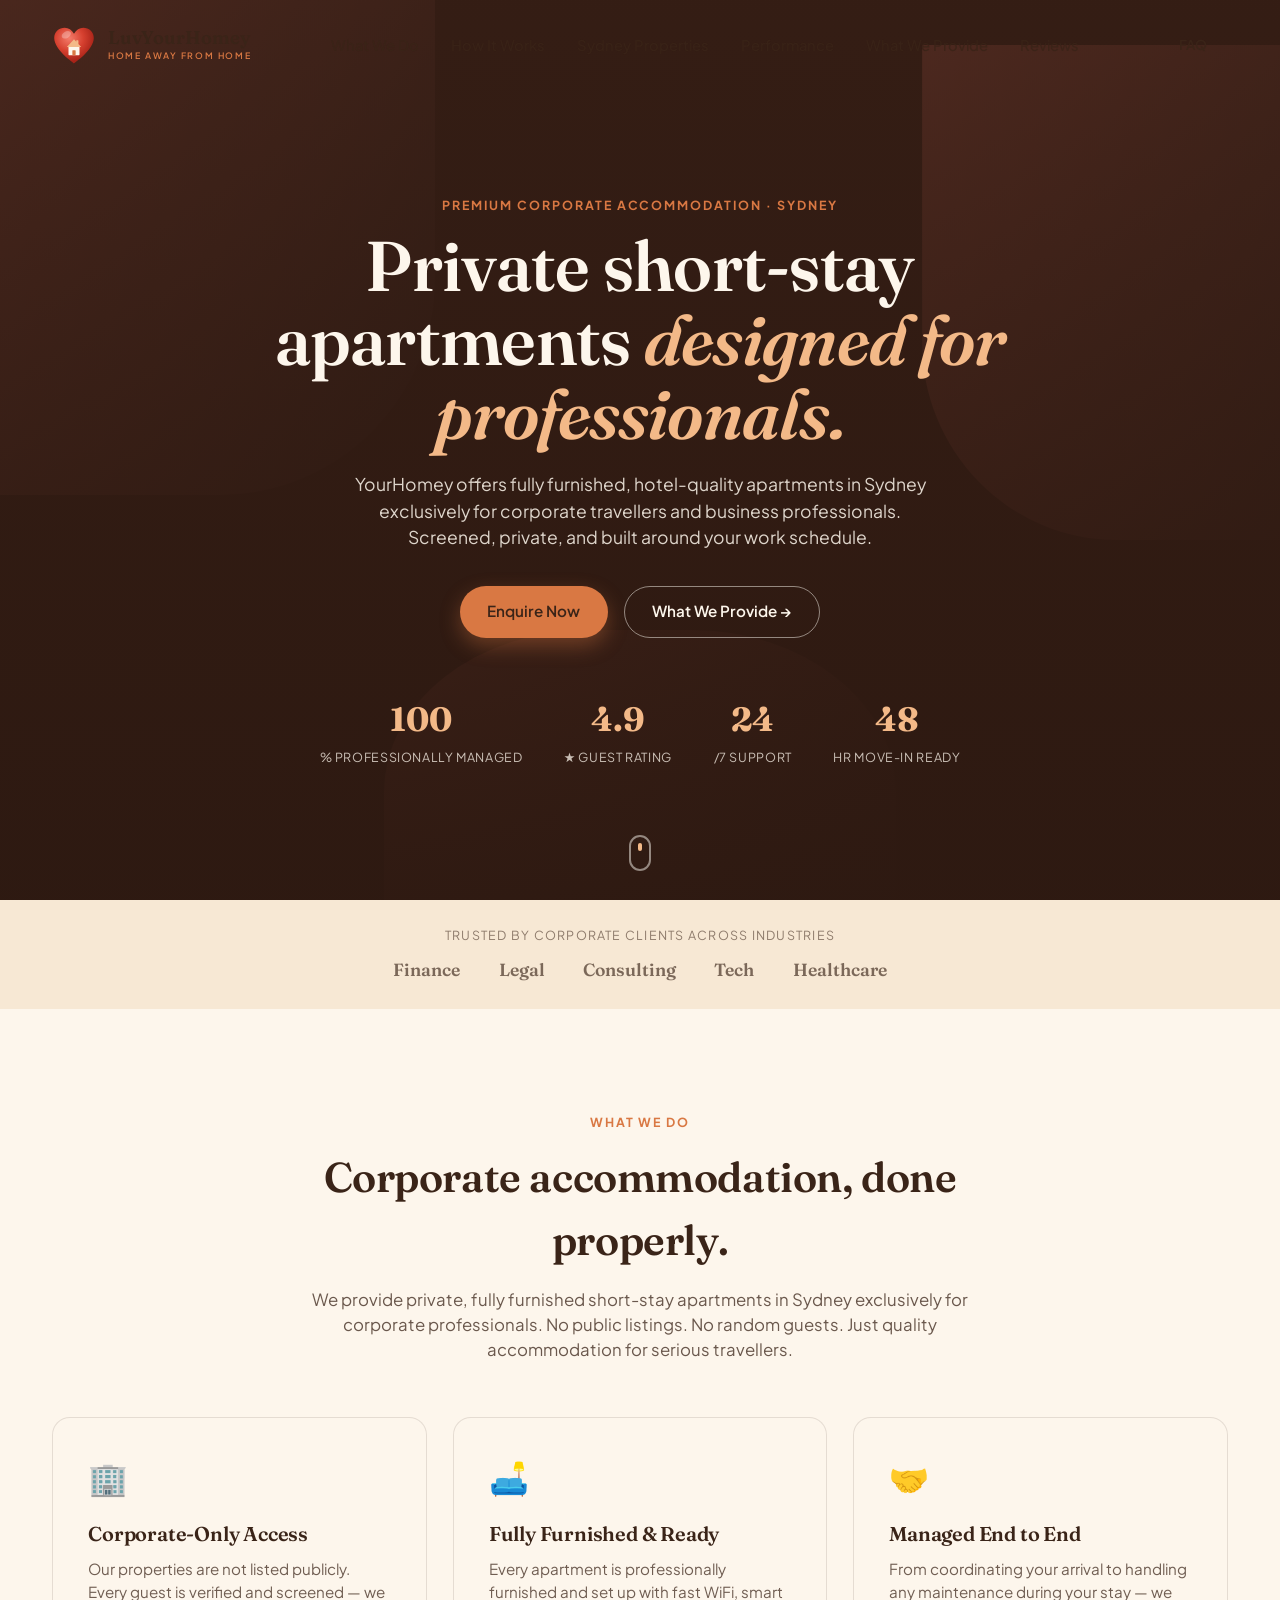
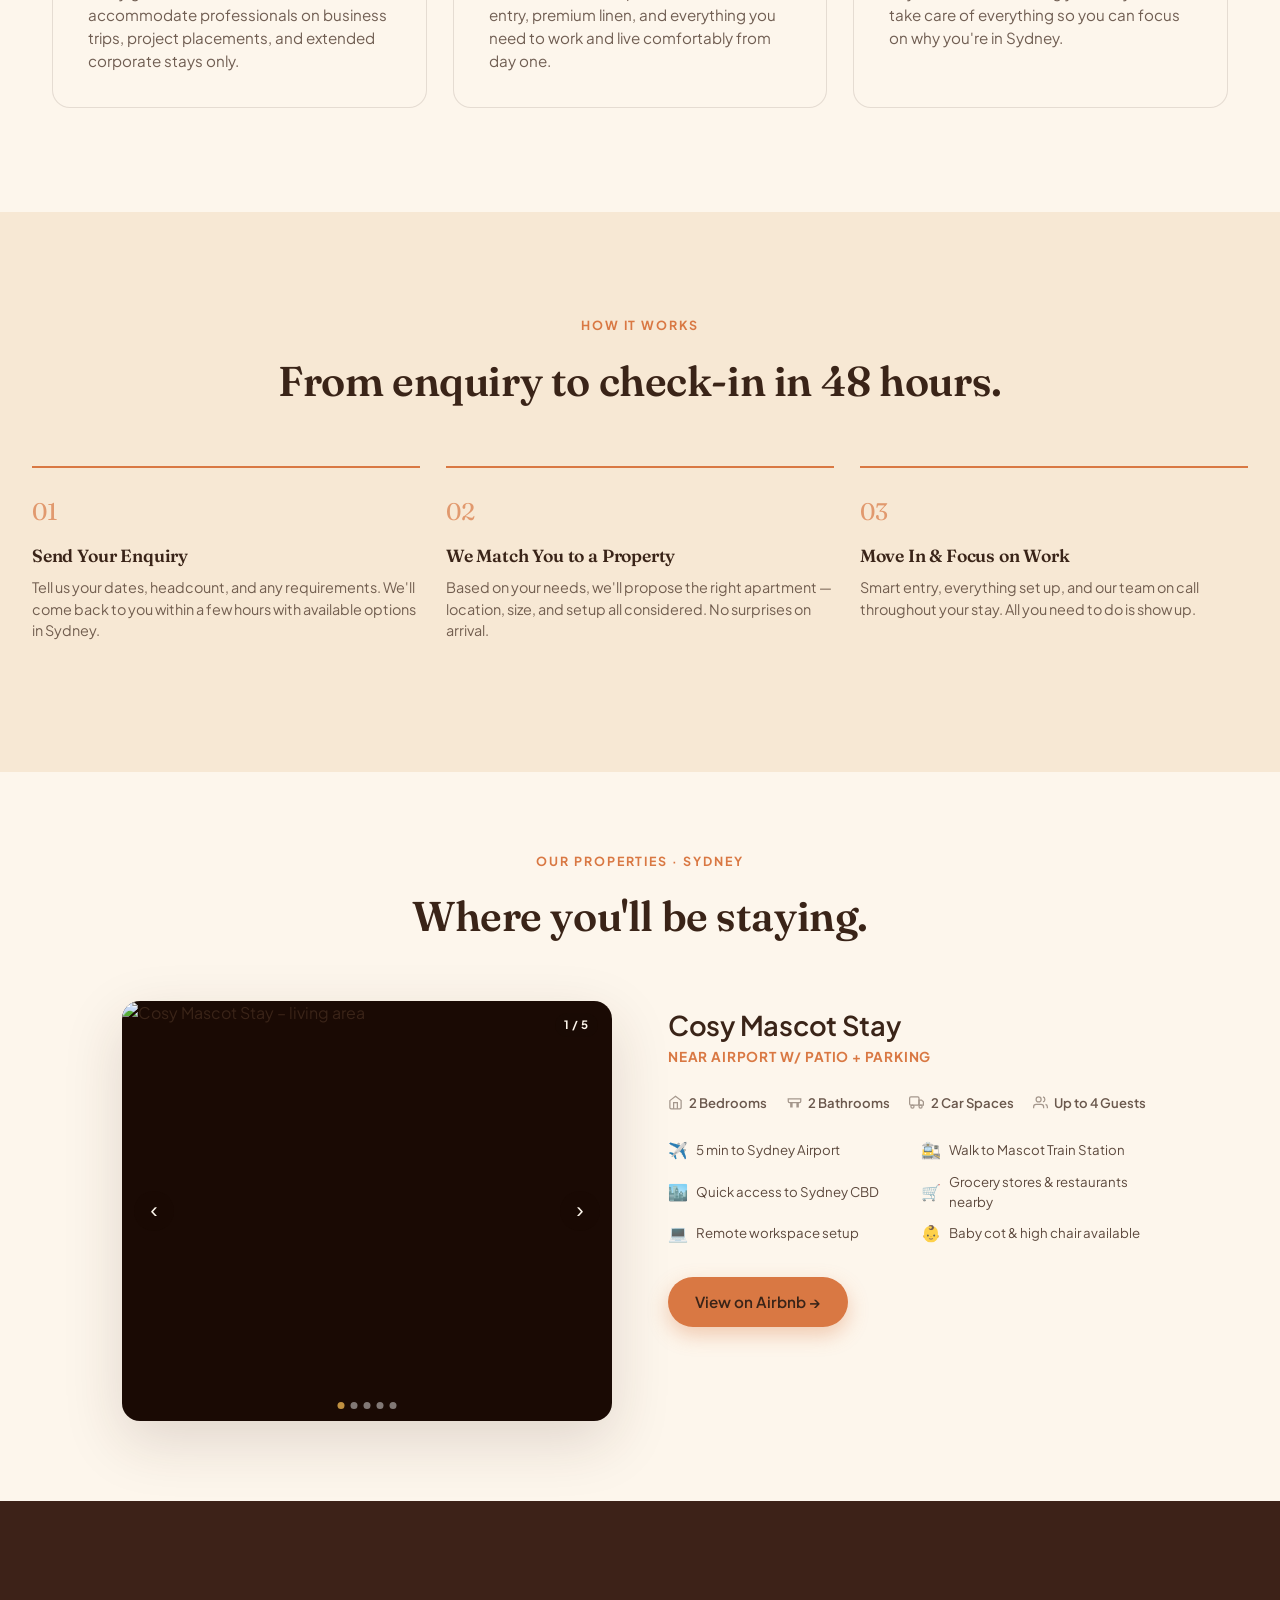
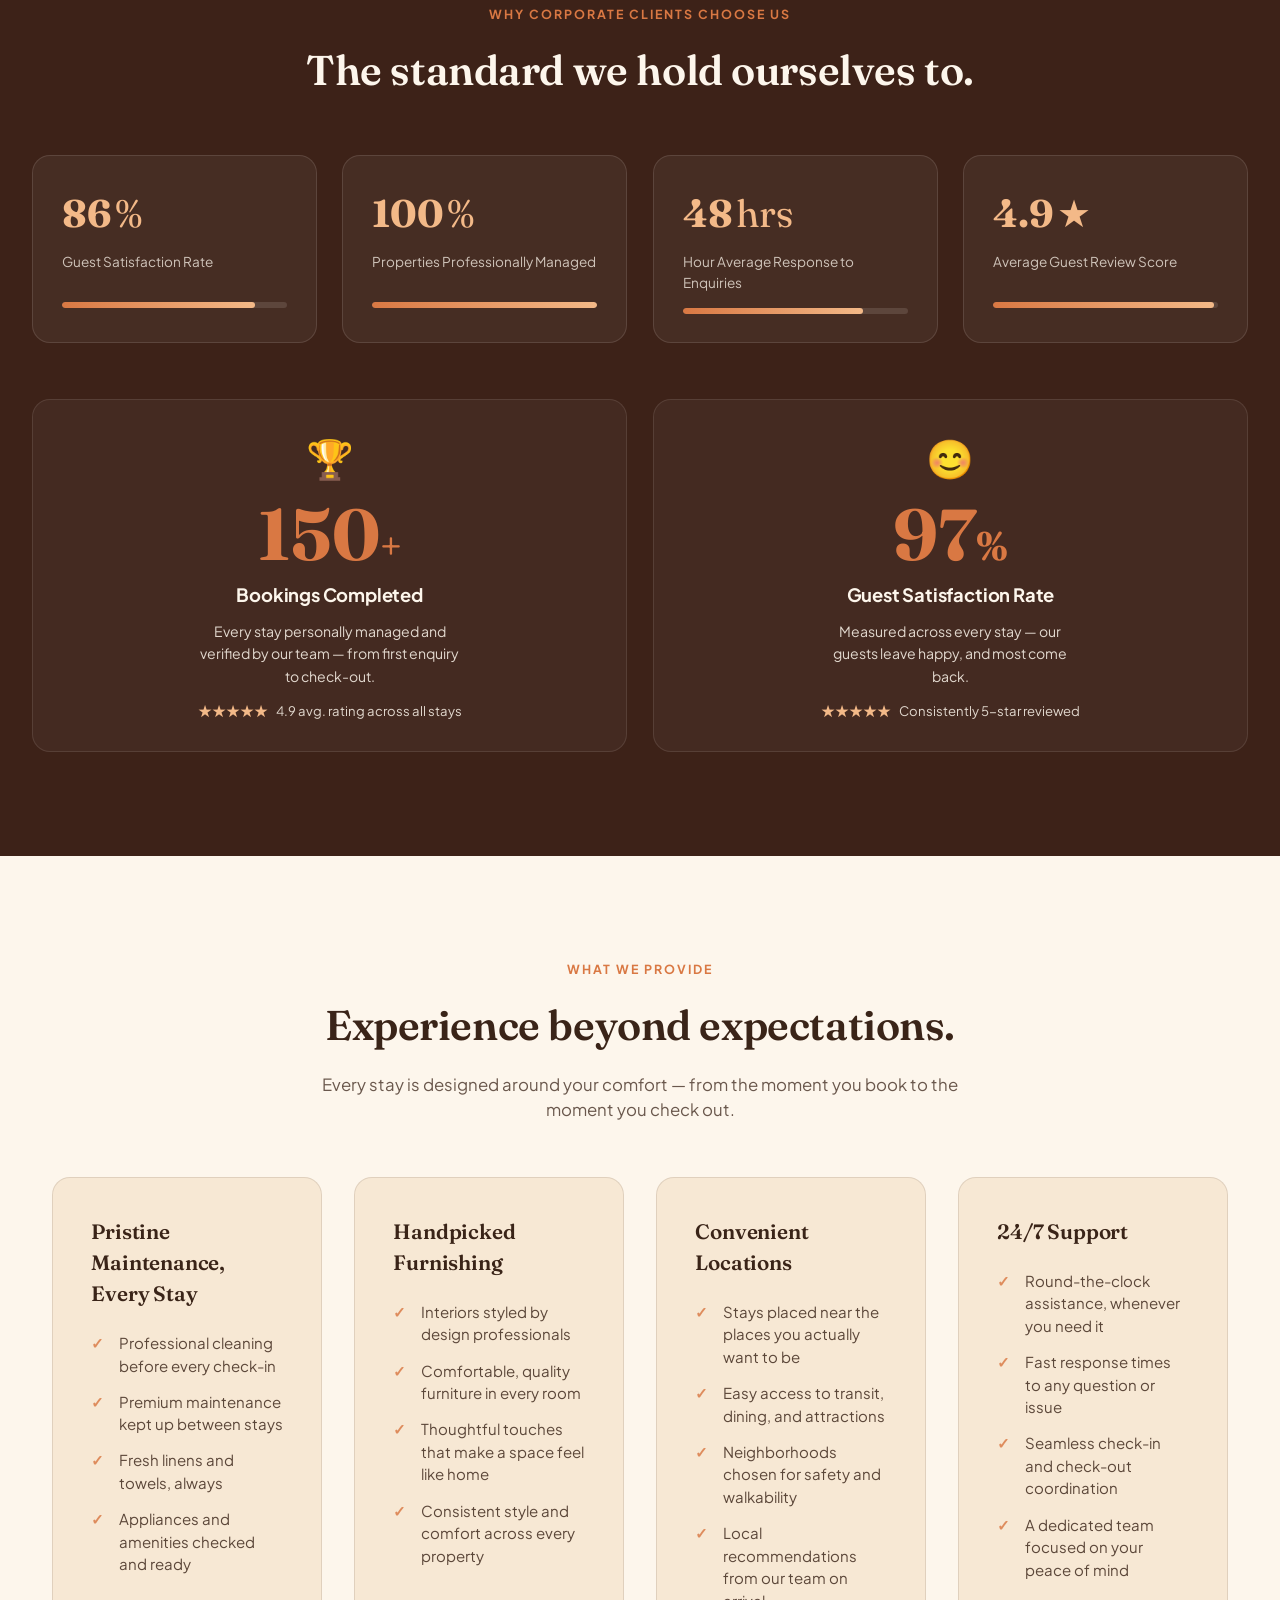
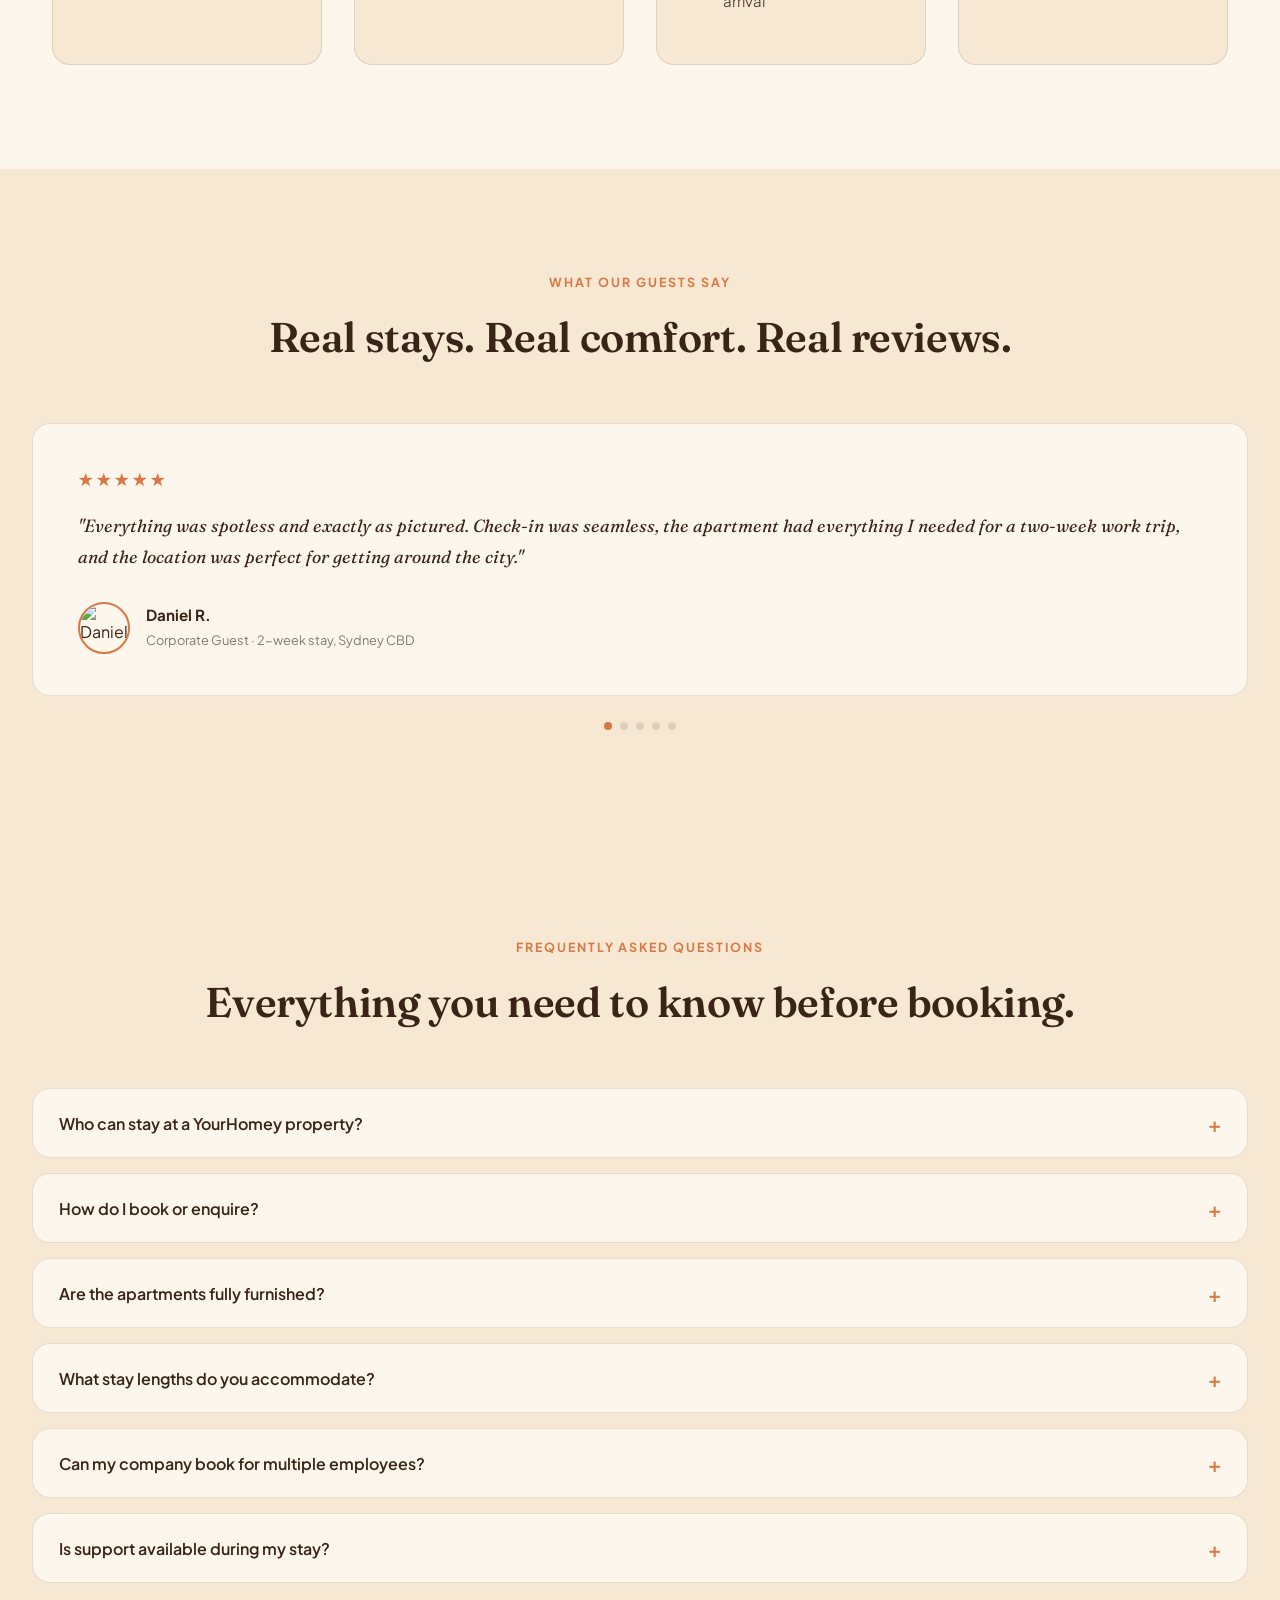
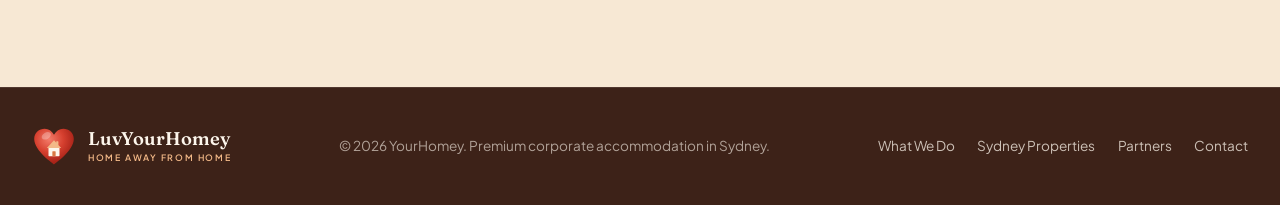
==== index.html @ e4725a7d "Add Cosy Mascot Stay property card with swipeable photo carousel Co-Authored-By: Claude Sonnet 4.6 <" ====
<!DOCTYPE html>
<html lang="en">
<head>
<meta charset="UTF-8">
<meta name="viewport" content="width=device-width, initial-scale=1.0">
<title>LuvYourHomey | Corporate Short-Stay Apartments Sydney</title>
<meta name="description" content="LuvYourHomey offers private, fully furnished short-stay apartments in Sydney exclusively for corporate professionals and business travellers. Enquire today.">
<meta name="keywords" content="corporate accommodation Sydney, short stay apartments Sydney, furnished apartments Sydney, business travel accommodation Sydney, corporate housing Sydney">
<meta name="robots" content="index, follow">
<link rel="canonical" href="https://www.luvyourhomey.com/">
<meta property="og:title" content="LuvYourHomey | Corporate Short-Stay Apartments Sydney">
<meta property="og:description" content="Private, fully furnished apartments in Sydney for corporate professionals. Screened guests only. Enquire today.">
<meta property="og:url" content="https://www.luvyourhomey.com/">
<meta property="og:type" content="website">
<link rel="preconnect" href="https://fonts.googleapis.com">
<link href="https://fonts.googleapis.com/css2?family=Plus+Jakarta+Sans:wght@400;500;600;700;800&family=Fraunces:ital,opsz,wght@0,9..144,500;0,9..144,600;1,9..144,500&display=swap" rel="stylesheet">
<link rel="stylesheet" href="styles.css">
<link rel="icon" type="image/svg+xml" href="favicon.svg">
<link rel="icon" type="image/png" sizes="32x32" href="favicon.png">
<link rel="apple-touch-icon" sizes="256x256" href="logo-256.png">
</head>
<body>

<div class="grain"></div>

<header class="nav" id="nav">
  <div class="nav-inner">
    <a href="#top" class="logo logo-new">
      <svg class="logo-icon" viewBox="0 0 80 72" role="img" aria-label="LuvYourHomey" xmlns="http://www.w3.org/2000/svg">
        <defs>
          <radialGradient id="hg" cx="38%" cy="30%" r="65%">
            <stop offset="0%" stop-color="#f47c6a"/>
            <stop offset="55%" stop-color="#d6402f"/>
            <stop offset="100%" stop-color="#a82318"/>
          </radialGradient>
        </defs>
        <!-- Heart -->
        <path fill="url(#hg)" d="M40 68C40 68 4 44 4 22C4 10 13 3 23 3C30 3 36 7 40 14C44 7 50 3 57 3C67 3 76 10 76 22C76 44 40 68 40 68Z"/>
        <!-- Shine highlight -->
        <ellipse cx="26" cy="16" rx="9" ry="6" fill="white" opacity="0.28" transform="rotate(-30 26 16)"/>
        <!-- House body -->
        <rect x="30" y="37" width="20" height="16" rx="1" fill="#fdf6ec"/>
        <!-- Door -->
        <rect x="37" y="44" width="6" height="9" rx="1" fill="#d97843"/>
        <!-- Roof -->
        <polygon points="27,38 40,24 53,38" fill="#f3b988"/>
        <!-- Chimney -->
        <rect x="44" y="26" width="4" height="7" rx="1" fill="#f3b988"/>
      </svg>
      <div class="logo-text-wrap">
        <span class="logo-name">LuvYourHomey</span>
        <span class="logo-tagline">HOME AWAY FROM HOME</span>
      </div>
    </a>
    <nav class="nav-links">
      <a href="#what-we-do">What We Do</a>
      <a href="#how-it-works">How It Works</a>
      <a href="#portfolio">Sydney Properties</a>
      <a href="#numbers">Performance</a>
      <a href="#partners">What We Provide</a>
      <a href="#testimonials">Reviews</a>
    </nav>
    <a href="#faq" class="btn btn-small">FAQ</a>
    <button class="burger" id="burger" aria-label="Menu"><span></span><span></span><span></span></button>
  </div>
</header>

<!-- HERO -->
<section class="hero" id="top">
  <div class="hero-bg">
    <div class="hero-img img-a"></div>
    <div class="hero-img img-b"></div>
    <div class="hero-img img-c"></div>
  </div>
  <div class="hero-content">
    <p class="eyebrow">Premium Corporate Accommodation · Sydney</p>
    <h1>Private short-stay apartments <span class="hl">designed for professionals.</span></h1>
    <p class="hero-sub">YourHomey offers fully furnished, hotel-quality apartments in Sydney exclusively for corporate travellers and business professionals. Screened, private, and built around your work schedule.</p>
    <div class="hero-cta">
      <a href="mailto:hello@luvyourhomey.com?subject=Corporate Accommodation Enquiry" class="btn btn-primary">Enquire Now</a>
      <a href="#partners" class="btn btn-ghost">What We Provide →</a>
    </div>
    <div class="hero-stats">
      <div><strong data-count="100">0</strong><span>% Professionally Managed</span></div>
      <div><strong data-count="4.9" data-decimal="1">0</strong><span>★ Guest Rating</span></div>
      <div><strong data-count="24">0</strong><span>/7 Support</span></div>
      <div><strong data-count="48">0</strong><span>hr Move-In Ready</span></div>
    </div>
  </div>
  <a href="#what-we-do" class="scroll-cue" aria-label="Scroll down"><span></span></a>
</section>

<!-- TRUST STRIP -->
<section class="trust-strip">
  <p>Trusted by corporate clients across industries</p>
  <div class="trust-logos">
    <span>Finance</span><span>Legal</span><span>Consulting</span><span>Tech</span><span>Healthcare</span>
  </div>
</section>

<!-- WHAT WE DO -->
<section class="section" id="what-we-do">
  <div class="section-head">
    <p class="eyebrow">What We Do</p>
    <h2>Corporate accommodation, done properly.</h2>
    <p class="lede">We provide private, fully furnished short-stay apartments in Sydney exclusively for corporate professionals. No public listings. No random guests. Just quality accommodation for serious travellers.</p>
  </div>
  <div class="cards three">
    <div class="card">
      <div class="card-icon">🏢</div>
      <h3>Corporate-Only Access</h3>
      <p>Our properties are not listed publicly. Every guest is verified and screened — we accommodate professionals on business trips, project placements, and extended corporate stays only.</p>
    </div>
    <div class="card">
      <div class="card-icon">🛋️</div>
      <h3>Fully Furnished &amp; Ready</h3>
      <p>Every apartment is professionally furnished and set up with fast WiFi, smart entry, premium linen, and everything you need to work and live comfortably from day one.</p>
    </div>
    <div class="card">
      <div class="card-icon">🤝</div>
      <h3>Managed End to End</h3>
      <p>From coordinating your arrival to handling any maintenance during your stay — we take care of everything so you can focus on why you're in Sydney.</p>
    </div>
  </div>
</section>

<!-- HOW IT WORKS -->
<section class="section alt" id="how-it-works">
  <div class="section-head">
    <p class="eyebrow">How It Works</p>
    <h2>From enquiry to check-in in 48 hours.</h2>
  </div>
  <div class="steps">
    <div class="step">
      <span class="step-num">01</span>
      <h3>Send Your Enquiry</h3>
      <p>Tell us your dates, headcount, and any requirements. We'll come back to you within a few hours with available options in Sydney.</p>
    </div>
    <div class="step">
      <span class="step-num">02</span>
      <h3>We Match You to a Property</h3>
      <p>Based on your needs, we'll propose the right apartment — location, size, and setup all considered. No surprises on arrival.</p>
    </div>
    <div class="step">
      <span class="step-num">03</span>
      <h3>Move In &amp; Focus on Work</h3>
      <p>Smart entry, everything set up, and our team on call throughout your stay. All you need to do is show up.</p>
    </div>
  </div>
</section>

<!-- OUR PROPERTIES -->
<section class="section properties-section" id="portfolio">
  <div class="section-head">
    <p class="eyebrow">Our Properties · Sydney</p>
    <h2>Where you'll be staying.</h2>
  </div>

  <div class="prop-card">
    <!-- Photo carousel -->
    <div class="prop-carousel" id="propCarousel">
      <div class="prop-slides">
        <div class="prop-slide active"><img src="photos/photo1.jpg" alt="Cosy Mascot Stay – living area"></div>
        <div class="prop-slide"><img src="photos/photo2.jpg" alt="Cosy Mascot Stay – bedroom"></div>
        <div class="prop-slide"><img src="photos/photo3.jpg" alt="Cosy Mascot Stay – kitchen"></div>
        <div class="prop-slide"><img src="photos/photo4.jpg" alt="Cosy Mascot Stay – patio"></div>
        <div class="prop-slide"><img src="photos/photo5.jpg" alt="Cosy Mascot Stay – bathroom"></div>
      </div>
      <button class="carousel-btn prev" aria-label="Previous photo">&#8249;</button>
      <button class="carousel-btn next" aria-label="Next photo">&#8250;</button>
      <div class="carousel-dots" id="carouselDots"></div>
      <div class="carousel-counter"><span id="carouselCurrent">1</span> / <span id="carouselTotal">5</span></div>
    </div>

    <!-- Property details -->
    <div class="prop-details">
      <div class="prop-header">
        <h3 class="prop-title">Cosy Mascot Stay</h3>
        <p class="prop-subtitle">Near Airport w/ Patio + Parking</p>
      </div>

      <div class="prop-meta">
        <span class="prop-meta-item"><svg width="15" height="15" viewBox="0 0 24 24" fill="none" stroke="currentColor" stroke-width="2"><path d="M3 9l9-7 9 7v11a2 2 0 01-2 2H5a2 2 0 01-2-2z"/><polyline points="9 22 9 12 15 12 15 22"/></svg> 2 Bedrooms</span>
        <span class="prop-meta-item"><svg width="15" height="15" viewBox="0 0 24 24" fill="none" stroke="currentColor" stroke-width="2"><path d="M4 12h16M4 12a2 2 0 01-2-2V6h20v4a2 2 0 01-2 2M6 12v8m12-8v8M8 12v8m8-8v8"/></svg> 2 Bathrooms</span>
        <span class="prop-meta-item"><svg width="15" height="15" viewBox="0 0 24 24" fill="none" stroke="currentColor" stroke-width="2"><rect x="1" y="3" width="15" height="13" rx="2"/><path d="M16 8h4l3 3v5h-7V8z"/><circle cx="5.5" cy="18.5" r="2.5"/><circle cx="18.5" cy="18.5" r="2.5"/></svg> 2 Car Spaces</span>
        <span class="prop-meta-item"><svg width="15" height="15" viewBox="0 0 24 24" fill="none" stroke="currentColor" stroke-width="2"><path d="M17 21v-2a4 4 0 00-4-4H5a4 4 0 00-4 4v2"/><circle cx="9" cy="7" r="4"/><path d="M23 21v-2a4 4 0 00-3-3.87M16 3.13a4 4 0 010 7.75"/></svg> Up to 4 Guests</span>
      </div>

      <div class="prop-features">
        <div class="prop-feature"><span class="feat-icon">✈️</span><span>5 min to Sydney Airport</span></div>
        <div class="prop-feature"><span class="feat-icon">🚉</span><span>Walk to Mascot Train Station</span></div>
        <div class="prop-feature"><span class="feat-icon">🏙️</span><span>Quick access to Sydney CBD</span></div>
        <div class="prop-feature"><span class="feat-icon">🛒</span><span>Grocery stores &amp; restaurants nearby</span></div>
        <div class="prop-feature"><span class="feat-icon">💻</span><span>Remote workspace setup</span></div>
        <div class="prop-feature"><span class="feat-icon">👶</span><span>Baby cot &amp; high chair available</span></div>
      </div>

      <a href="https://airbnb.com.au/h/cosy-mascot-stay" target="_blank" rel="noopener" class="btn btn-primary prop-cta">View on Airbnb →</a>
    </div>
  </div>
</section>

<!-- NUMBERS / OCCUPANCY -->
<section class="section numbers-section" id="numbers">
  <div class="section-head light">
    <p class="eyebrow">Why Corporate Clients Choose Us</p>
    <h2>The standard we hold ourselves to.</h2>
  </div>
  <div class="numbers-grid">
    <div class="num-card">
      <div class="num-big"><strong data-count="86">0</strong><span>%</span></div>
      <p>Guest Satisfaction Rate</p>
      <div class="bar"><span style="width:86%"></span></div>
    </div>
    <div class="num-card">
      <div class="num-big"><strong data-count="100">0</strong><span>%</span></div>
      <p>Properties Professionally Managed</p>
      <div class="bar"><span style="width:100%"></span></div>
    </div>
    <div class="num-card">
      <div class="num-big"><strong data-count="48">0</strong><span>hrs</span></div>
      <p>Hour Average Response to Enquiries</p>
      <div class="bar"><span style="width:80%"></span></div>
    </div>
    <div class="num-card">
      <div class="num-big"><strong data-count="4.9" data-decimal="1">0</strong><span>★</span></div>
      <p>Average Guest Review Score</p>
      <div class="bar"><span style="width:98%"></span></div>
    </div>
  </div>
  <div class="milestone-row">
    <div class="chart-card bookings-milestone">
      <div class="milestone-icon">🏆</div>
      <div class="milestone-number">150<span>+</span></div>
      <div class="milestone-label">Bookings Completed</div>
      <p class="milestone-sub">Every stay personally managed and verified by our team — from first enquiry to check-out.</p>
      <div class="milestone-stars">★★★★★ <span>4.9 avg. rating across all stays</span></div>
    </div>
    <div class="chart-card bookings-milestone">
      <div class="milestone-icon">😊</div>
      <div class="milestone-number">97<span>%</span></div>
      <div class="milestone-label">Guest Satisfaction Rate</div>
      <p class="milestone-sub">Measured across every stay — our guests leave happy, and most come back.</p>
      <div class="milestone-stars">★★★★★ <span>Consistently 5-star reviewed</span></div>
    </div>
  </div>
</section>

<!-- WHAT WE PROVIDE -->
<section class="section partners" id="partners">
  <div class="section-head">
    <p class="eyebrow">What We Provide</p>
    <h2>Experience beyond expectations.</h2>
    <p class="lede">Every stay is designed around your comfort — from the moment you book to the moment you check out.</p>
  </div>
  <div class="partner-grid">
    <div class="partner-col">
      <h3>Pristine Maintenance, Every Stay</h3>
      <ul class="check-list">
        <li>Professional cleaning before every check-in</li>
        <li>Premium maintenance kept up between stays</li>
        <li>Fresh linens and towels, always</li>
        <li>Appliances and amenities checked and ready</li>
      </ul>
    </div>
    <div class="partner-col">
      <h3>Handpicked Furnishing</h3>
      <ul class="check-list">
        <li>Interiors styled by design professionals</li>
        <li>Comfortable, quality furniture in every room</li>
        <li>Thoughtful touches that make a space feel like home</li>
        <li>Consistent style and comfort across every property</li>
      </ul>
    </div>
    <div class="partner-col">
      <h3>Convenient Locations</h3>
      <ul class="check-list">
        <li>Stays placed near the places you actually want to be</li>
        <li>Easy access to transit, dining, and attractions</li>
        <li>Neighborhoods chosen for safety and walkability</li>
        <li>Local recommendations from our team on arrival</li>
      </ul>
    </div>
    <div class="partner-col">
      <h3>24/7 Support</h3>
      <ul class="check-list">
        <li>Round-the-clock assistance, whenever you need it</li>
        <li>Fast response times to any question or issue</li>
        <li>Seamless check-in and check-out coordination</li>
        <li>A dedicated team focused on your peace of mind</li>
      </ul>
    </div>
  </div>
</section>

<!-- TESTIMONIALS -->
<section class="section alt" id="testimonials">
  <div class="section-head">
    <p class="eyebrow">What Our Guests Say</p>
    <h2>Real stays. Real comfort. Real reviews.</h2>
  </div>
  <div class="testi-slider-wrap">
    <div class="testi-slider" id="testiSlider">

      <div class="testi-slide active">
        <div class="testi-stars">★★★★★</div>
        <p class="testi-quote">"Everything was spotless and exactly as pictured. Check-in was seamless, the apartment had everything I needed for a two-week work trip, and the location was perfect for getting around the city."</p>
        <div class="testi-profile">
          <img src="https://i.pravatar.cc/80?img=12" alt="Daniel R." class="testi-avatar" />
          <div>
            <strong>Daniel R.</strong>
            <span>Corporate Guest · 2-week stay, Sydney CBD</span>
          </div>
        </div>
      </div>

      <div class="testi-slide">
        <div class="testi-stars">★★★★★</div>
        <p class="testi-quote">"I had a question at 11pm and got a reply within minutes. It genuinely felt like staying somewhere people actually cared about you as a guest — not just another booking."</p>
        <div class="testi-profile">
          <img src="https://i.pravatar.cc/80?img=47" alt="Priya K." class="testi-avatar" />
          <div>
            <strong>Priya K.</strong>
            <span>Business Traveller · Extended stay, North Sydney</span>
          </div>
        </div>
      </div>

      <div class="testi-slide">
        <div class="testi-stars">★★★★★</div>
        <p class="testi-quote">"The furnishing and little details made it feel like a real home, not just a rental. I'm based interstate and use it monthly for client visits — I wouldn't book anywhere else now."</p>
        <div class="testi-profile">
          <img src="https://i.pravatar.cc/80?img=33" alt="Marcus T." class="testi-avatar" />
          <div>
            <strong>Marcus T.</strong>
            <span>Consultant · Monthly corporate stays</span>
          </div>
        </div>
      </div>

      <div class="testi-slide">
        <div class="testi-stars">★★★★★</div>
        <p class="testi-quote">"We placed three of our team members here for a project placement and every single one of them said it was the best corporate accommodation they'd ever stayed in. Will be using again."</p>
        <div class="testi-profile">
          <img src="https://i.pravatar.cc/80?img=5" alt="Sarah M." class="testi-avatar" />
          <div>
            <strong>Sarah M.</strong>
            <span>Operations Manager · Team placement, Sydney</span>
          </div>
        </div>
      </div>

      <div class="testi-slide">
        <div class="testi-stars">★★★★★</div>
        <p class="testi-quote">"Honestly couldn't fault it. Fast WiFi, great views, incredibly clean. I've stayed in 5-star hotels that weren't this comfortable. The team sorted everything before I even arrived."</p>
        <div class="testi-profile">
          <img src="https://i.pravatar.cc/80?img=68" alt="James L." class="testi-avatar" />
          <div>
            <strong>James L.</strong>
            <span>Finance Professional · 3-week stay, Pyrmont</span>
          </div>
        </div>
      </div>

    </div>
    <div class="testi-dots" id="testiDots">
      <span class="testi-dot active"></span>
      <span class="testi-dot"></span>
      <span class="testi-dot"></span>
      <span class="testi-dot"></span>
      <span class="testi-dot"></span>
    </div>
  </div>
</section>

<!-- FAQ -->
<section class="section alt" id="faq">
  <div class="section-head">
    <p class="eyebrow">Frequently Asked Questions</p>
    <h2>Everything you need to know before booking.</h2>
  </div>
  <div class="faq-list">
    <div class="faq-item">
      <button class="faq-q">
        <span>Who can stay at a YourHomey property?</span>
        <span class="faq-icon">+</span>
      </button>
      <div class="faq-a"><p>Our properties are exclusively for corporate professionals and business travellers. All guests go through a simple verification process before check-in is confirmed.</p></div>
    </div>
    <div class="faq-item">
      <button class="faq-q">
        <span>How do I book or enquire?</span>
        <span class="faq-icon">+</span>
      </button>
      <div class="faq-a"><p>Simply send us an enquiry with your dates, number of guests, and any requirements. We'll get back to you within a few hours with available options and pricing.</p></div>
    </div>
    <div class="faq-item">
      <button class="faq-q">
        <span>Are the apartments fully furnished?</span>
        <span class="faq-icon">+</span>
      </button>
      <div class="faq-a"><p>Yes — every property comes fully furnished with quality furniture, fast WiFi, smart entry, premium linen, kitchen essentials, and everything you need for a comfortable stay from day one.</p></div>
    </div>
    <div class="faq-item">
      <button class="faq-q">
        <span>What stay lengths do you accommodate?</span>
        <span class="faq-icon">+</span>
      </button>
      <div class="faq-a"><p>We cater to short stays, extended business trips, and project placements. Whether it's a week or several months, we'll find the right fit for your situation.</p></div>
    </div>
    <div class="faq-item">
      <button class="faq-q">
        <span>Can my company book for multiple employees?</span>
        <span class="faq-icon">+</span>
      </button>
      <div class="faq-a"><p>Absolutely. We work with companies placing teams in Sydney and can arrange multiple properties or larger spaces depending on your headcount and requirements.</p></div>
    </div>
    <div class="faq-item">
      <button class="faq-q">
        <span>Is support available during my stay?</span>
        <span class="faq-icon">+</span>
      </button>
      <div class="faq-a"><p>Yes — our team is available 24/7 throughout your stay for any questions, maintenance needs, or assistance. You'll always have a direct line to someone who can help.</p></div>
    </div>
  </div>
</section>

<footer class="footer">
  <div class="footer-inner">
    <a href="#top" class="logo logo-new">
      <svg class="logo-icon" viewBox="0 0 80 72" role="img" aria-label="LuvYourHomey" xmlns="http://www.w3.org/2000/svg">
        <defs>
          <radialGradient id="hgf" cx="38%" cy="30%" r="65%">
            <stop offset="0%" stop-color="#f47c6a"/>
            <stop offset="55%" stop-color="#d6402f"/>
            <stop offset="100%" stop-color="#a82318"/>
          </radialGradient>
        </defs>
        <path fill="url(#hgf)" d="M40 68C40 68 4 44 4 22C4 10 13 3 23 3C30 3 36 7 40 14C44 7 50 3 57 3C67 3 76 10 76 22C76 44 40 68 40 68Z"/>
        <ellipse cx="26" cy="16" rx="9" ry="6" fill="white" opacity="0.28" transform="rotate(-30 26 16)"/>
        <rect x="30" y="37" width="20" height="16" rx="1" fill="#fdf6ec"/>
        <rect x="37" y="44" width="6" height="9" rx="1" fill="#d97843"/>
        <polygon points="27,38 40,24 53,38" fill="#f3b988"/>
        <rect x="44" y="26" width="4" height="7" rx="1" fill="#f3b988"/>
      </svg>
      <div class="logo-text-wrap">
        <span class="logo-name">LuvYourHomey</span>
        <span class="logo-tagline">HOME AWAY FROM HOME</span>
      </div>
    </a>
    <p>© <span id="year"></span> YourHomey. Premium corporate accommodation in Sydney.</p>
    <div class="footer-links">
      <a href="#what-we-do">What We Do</a>
      <a href="#portfolio">Sydney Properties</a>
      <a href="#partners">Partners</a>
      <a href="mailto:hello@luvurhomey.com">Contact</a>
    </div>
  </div>
</footer>

<script src="script.js"></script>
</body>
</html>
---- styles.css ----
:root {
  --ink: #3a2418;
  --cream: #fdf6ec;
  --cream-2: #f7e8d4;
  --gold: #d97843;
  --gold-light: #f3b988;
  --forest: #7a3b2e;
  --forest-deep: #3d2218;
  --heart-red: #d6402f;
  --heart-red-light: #ef6450;
  --line: rgba(58,36,24,0.12);
  --radius: 18px;
  --font-display: 'Fraunces', serif;
  --font-body: 'Plus Jakarta Sans', sans-serif;
}

* { margin:0; padding:0; box-sizing:border-box; }
html { scroll-behavior:smooth; }
body {
  font-family: var(--font-body);
  color: var(--ink);
  background: var(--cream);
  overflow-x: hidden;
  line-height: 1.5;
}
img { max-width:100%; display:block; }
a { color:inherit; text-decoration:none; }
ul { list-style:none; }

.grain {
  position: fixed; inset:0; pointer-events:none; z-index:1;
  opacity:0.035; mix-blend-mode:multiply;
  background-image: url("data:image/svg+xml,%3Csvg xmlns='http://www.w3.org/2000/svg' width='100' height='100'%3E%3Cfilter id='n'%3E%3CfeTurbulence type='fractalNoise' baseFrequency='0.9' numOctaves='2' stitchTiles='stitch'/%3E%3C/filter%3E%3Crect width='100%25' height='100%25' filter='url(%23n)'/%3E%3C/svg%3E");
}

.eyebrow {
  font-size: 0.78rem;
  letter-spacing: 0.16em;
  text-transform: uppercase;
  font-weight: 700;
  color: var(--gold);
  margin-bottom: 0.9rem;
}
.eyebrow.light { color: var(--gold-light); }

h1, h2, h3 { font-family: var(--font-display); font-weight: 600; letter-spacing: -0.01em; }

/* ---------- NAV ---------- */
.nav {
  position: fixed; top:0; left:0; right:0; z-index: 100;
  background: rgba(250,246,238,0.0);
  transition: background 0.35s, box-shadow 0.35s, padding 0.35s;
  padding: 1.6rem 0;
}
.nav.scrolled {
  background: rgba(250,246,238,0.92);
  backdrop-filter: blur(10px);
  box-shadow: 0 1px 0 var(--line);
  padding: 1rem 0;
}
.nav-inner {
  max-width: 1240px; margin:0 auto; padding: 0 2rem;
  display:flex; align-items:center; justify-content:space-between; gap:2rem;
}
.logo { display:flex; align-items:center; gap:0.5rem; font-family: var(--font-display); font-size:1.4rem; font-weight:700; color:var(--ink); white-space:nowrap; }
.logo-mark { width: 96px; height: auto; flex-shrink:0; }
.footer-inner .logo-mark { width: 80px; }
.logo-new { gap: 0.75rem; }
.logo-icon { width: 44px; height: auto; flex-shrink:0; }
.logo-text-wrap { display:flex; flex-direction:column; gap:1px; }
.logo-name { font-family: var(--font-display); font-size: 1.15rem; font-weight:600; color: var(--ink); line-height:1.1; }
.footer-inner .logo-name { color: var(--cream); }
.logo-tagline { font-size: 0.55rem; letter-spacing: 0.18em; text-transform:uppercase; color: var(--gold); font-family: var(--font-body); font-weight:600; }
.footer-inner .logo-tagline { color: var(--gold-light); }
.nav-links { display:flex; gap:2rem; flex:1; justify-content:center; font-size:0.92rem; font-weight:500; }
.nav-links a { position:relative; opacity:0.85; transition:opacity 0.2s; }
.nav-links a:hover { opacity:1; }
.nav-links a::after {
  content:''; position:absolute; left:0; bottom:-6px; width:0; height:2px; background:var(--gold); transition:width 0.25s;
}
.nav-links a:hover::after { width:100%; }
.burger { display:none; flex-direction:column; gap:4px; background:none; border:none; cursor:pointer; padding:8px; }
.burger span { width:22px; height:2px; background:var(--ink); border-radius:2px; }

/* ---------- BUTTONS ---------- */
.btn {
  display:inline-flex; align-items:center; justify-content:center; gap:0.5rem;
  padding: 0.85rem 1.7rem; border-radius: 999px; font-weight:600; font-size:0.95rem;
  transition: transform 0.25s, box-shadow 0.25s, background 0.25s, color 0.25s;
  cursor:pointer; border:none;
}
.btn-primary { background: var(--gold); color: var(--ink); box-shadow: 0 8px 20px rgba(217,120,67,0.35); }
.btn-primary:hover { transform: translateY(-2px); box-shadow: 0 12px 26px rgba(217,120,67,0.45); }
.btn-ghost { background: transparent; color: var(--cream); border: 1.5px solid rgba(250,246,238,0.5); }
.btn-ghost:hover { background: rgba(250,246,238,0.12); }
.btn-small { padding: 0.6rem 1.3rem; font-size:0.85rem; }
.btn-full { width:100%; }

/* ---------- HERO ---------- */
.hero {
  position: relative; min-height: 100vh; display:flex; flex-direction:column;
  align-items:center; justify-content:center; padding: 8rem 2rem 4rem;
  background: var(--forest-deep); color: var(--cream); overflow:hidden;
}
.hero-bg { position:absolute; inset:0; z-index:0; }
.hero-bg::after {
  content:''; position:absolute; inset:0;
  background: linear-gradient(180deg, rgba(45,25,17,0.55) 0%, rgba(45,25,17,0.78) 55%, rgba(45,25,17,0.96) 100%);
}
.hero-img { position:absolute; background-size:cover; background-position:center; filter: saturate(0.9); }
.img-a { top:-5%; left:-8%; width:42%; height:60%; border-radius: 0 0 40% 0;
  background-image: linear-gradient(120deg, #7a3b2e, #3d2218), url('https://images.unsplash.com/photo-1556912172-45b7abe8b7e1?w=900&q=60'); background-blend-mode:overlay; }
.img-b { top:5%; right:-10%; width:38%; height:55%; border-radius: 0 0 0 40%;
  background-image: linear-gradient(120deg, #7a3b2e, #3d2218), url('https://images.unsplash.com/photo-1502672260266-1c1ef2d93688?w=900&q=60'); background-blend-mode:overlay; }
.img-c { bottom:-15%; left:30%; width:40%; height:45%; border-radius: 40% 40% 0 0;
  background-image: linear-gradient(120deg, #7a3b2e, #3d2218), url('https://images.unsplash.com/photo-1493809842364-78817add7ffb?w=900&q=60'); background-blend-mode:overlay; }

.hero-content { position:relative; z-index:2; max-width: 800px; text-align:center; }
.hero h1 {
  font-size: clamp(2.4rem, 6vw, 4.4rem); line-height:1.05; margin-bottom:1.3rem;
}
.hl { color: var(--gold-light); font-style:italic; }
.hero-sub { font-size: 1.1rem; opacity:0.85; max-width:600px; margin:0 auto 2.2rem; }
.hero-cta { display:flex; gap:1rem; justify-content:center; flex-wrap:wrap; margin-bottom: 3.5rem; }

.hero-stats { display:flex; gap:2.6rem; justify-content:center; flex-wrap:wrap; }
.hero-stats div { text-align:center; }
.hero-stats strong { display:block; font-family: var(--font-display); font-size:2.1rem; color: var(--gold-light); }
.hero-stats span { font-size:0.78rem; opacity:0.75; letter-spacing:0.05em; text-transform:uppercase; }

.scroll-cue { position:absolute; bottom: 1.8rem; left:50%; transform:translateX(-50%); z-index:2; }
.scroll-cue span {
  display:block; width:22px; height:36px; border:2px solid rgba(250,246,238,0.5); border-radius:20px; position:relative;
}
.scroll-cue span::before {
  content:''; position:absolute; top:6px; left:50%; transform:translateX(-50%); width:4px; height:8px; background:var(--gold-light);
  border-radius:2px; animation: cue 1.6s infinite;
}
@keyframes cue { 0%{ opacity:1; top:6px;} 70%{opacity:0; top:18px;} 100%{opacity:0; top:6px;} }

/* ---------- TRUST STRIP ---------- */
.trust-strip { background: var(--cream-2); padding: 1.6rem 2rem; text-align:center; }
.trust-strip p { font-size:0.78rem; letter-spacing:0.1em; text-transform:uppercase; opacity:0.55; margin-bottom:0.8rem; }
.trust-logos { display:flex; gap:2.4rem; justify-content:center; flex-wrap:wrap; font-family: var(--font-display); font-weight:600; font-size:1.1rem; opacity:0.65; }

/* ---------- SECTIONS ---------- */
.section { padding: 6.5rem 2rem; max-width: 1240px; margin: 0 auto; }
.section.alt { background: var(--cream-2); max-width:none; }
.section.alt > * { max-width:1240px; margin-left:auto; margin-right:auto; }
.section-head { max-width: 680px; margin: 0 auto 3.4rem; text-align:center; }
.section-head h2 { font-size: clamp(1.8rem, 3.6vw, 2.6rem); margin-bottom: 1rem; }
.lede { font-size: 1.05rem; opacity:0.75; }
.lede.light { color: var(--cream-2); opacity:0.85; }
.section-head.light h2 { color: var(--cream); }

/* ---------- CARDS ---------- */
.cards { display:grid; gap: 1.6rem; }
.cards.three { grid-template-columns: repeat(3, 1fr); }
.card {
  background: var(--cream); border: 1px solid var(--line); border-radius: var(--radius);
  padding: 2.2rem; transition: transform 0.3s, box-shadow 0.3s;
}
.card:hover { transform: translateY(-6px); box-shadow: 0 20px 40px rgba(20,17,15,0.08); }
.card-icon { font-size:2rem; margin-bottom:1.1rem; }
.card h3 { font-size:1.25rem; margin-bottom:0.6rem; }
.card p { opacity:0.72; font-size:0.95rem; }

/* ---------- STEPS ---------- */
.steps { display:grid; grid-template-columns: repeat(3,1fr); gap:1.6rem; }
.step { padding: 1.6rem 0; border-top: 2px solid var(--gold); }
.step-num { font-family: var(--font-display); font-size:1.5rem; color: var(--gold); opacity:0.7; }
.step h3 { margin: 0.8rem 0 0.5rem; font-size:1.1rem; }
.step p { font-size:0.9rem; opacity:0.7; }

/* ---------- SYDNEY SECTION ---------- */
.sydney-section { padding-top: 5rem; padding-bottom: 5rem; }

/* ── Property listing card ── */
.properties-section { padding-top: 5rem; padding-bottom: 5rem; }
.prop-card {
  max-width: 1100px; margin: 0 auto; padding: 0 2rem;
  display: grid; grid-template-columns: 1fr 1fr; gap: 3.5rem; align-items: start;
}

/* Carousel */
.prop-carousel { position: relative; border-radius: var(--radius); overflow: hidden; box-shadow: 0 20px 60px rgba(58,36,24,0.15); background: #1a0a04; }
.prop-slides { display: flex; }
.prop-slide { min-width: 100%; display: none; }
.prop-slide.active { display: block; }
.prop-slide img { width: 100%; height: 420px; object-fit: cover; display: block; }
.carousel-btn {
  position: absolute; top: 50%; transform: translateY(-50%);
  background: rgba(26,10,4,0.65); color: #fdf6ec;
  border: none; border-radius: 50%; width: 40px; height: 40px;
  font-size: 1.4rem; line-height: 1; cursor: pointer;
  display: flex; align-items: center; justify-content: center;
  transition: background 0.2s; z-index: 2;
}
.carousel-btn:hover { background: rgba(26,10,4,0.9); }
.carousel-btn.prev { left: 12px; }
.carousel-btn.next { right: 12px; }
.carousel-dots { position: absolute; bottom: 12px; left: 50%; transform: translateX(-50%); display: flex; gap: 6px; }
.carousel-dot { width: 7px; height: 7px; border-radius: 50%; background: rgba(255,255,255,0.45); border: none; cursor: pointer; transition: background 0.2s; padding: 0; }
.carousel-dot.active { background: #C09040; }
.carousel-counter { position: absolute; top: 12px; right: 14px; font-size: 0.72rem; font-weight: 700; color: #fdf6ec; background: rgba(26,10,4,0.6); padding: 3px 9px; border-radius: 20px; letter-spacing: 0.05em; }

/* Property details */
.prop-details { display: flex; flex-direction: column; gap: 1.6rem; padding-top: 0.5rem; }
.prop-title { font-family: var(--serif); font-size: 1.7rem; color: var(--ink); line-height: 1.2; margin: 0; }
.prop-subtitle { font-size: 0.85rem; color: var(--gold); font-weight: 700; letter-spacing: 0.06em; text-transform: uppercase; margin-top: 0.3rem; }
.prop-meta { display: flex; flex-wrap: wrap; gap: 0.6rem 1.2rem; }
.prop-meta-item { display: flex; align-items: center; gap: 0.4rem; font-size: 0.82rem; font-weight: 600; color: var(--ink); opacity: 0.75; }
.prop-meta-item svg { flex-shrink: 0; opacity: 0.6; }
.prop-features { display: grid; grid-template-columns: 1fr 1fr; gap: 0.6rem 1rem; }
.prop-feature { display: flex; align-items: center; gap: 0.5rem; font-size: 0.83rem; color: var(--ink); opacity: 0.82; }
.feat-icon { font-size: 1rem; flex-shrink: 0; }
.prop-cta { align-self: flex-start; margin-top: 0.4rem; }

/* ---------- PORTFOLIO ---------- */
.portfolio-grid { display:grid; grid-template-columns: repeat(3, 1fr); grid-auto-rows: 240px; gap: 1.4rem; }
.p-large { grid-row: span 2; grid-column: span 1; }
.p-card { position:relative; border-radius: var(--radius); overflow:hidden; cursor:pointer; }
.p-img { position:absolute; inset:0; background-size:cover; background-position:center; transition: transform 0.5s; }
.p-card:hover .p-img { transform: scale(1.08); }
.p-img-1 { background-image: url('https://images.unsplash.com/photo-1522708323590-d24dbb6b0267?w=900&q=60'); }
.p-img-2 { background-image: url('https://images.unsplash.com/photo-1583847268964-b28dc8f51f92?w=700&q=60'); }
.p-img-3 { background-image: url('https://images.unsplash.com/photo-1560448204-603b3fc33ddc?w=700&q=60'); }
.p-img-4 { background-image: url('https://images.unsplash.com/photo-1505691938895-1758d7feb511?w=700&q=60'); }
.p-card::after { content:''; position:absolute; inset:0; background: linear-gradient(180deg, transparent 40%, rgba(45,25,17,0.85) 100%); }
.p-info { position:absolute; left:0; bottom:0; right:0; z-index:2; padding: 1.3rem; color: var(--cream); }
.p-info h3 { font-size:1.15rem; }
.p-info p { font-size:0.82rem; opacity:0.8; margin: 0.2rem 0 0.6rem; }
.p-tags { display:flex; gap:0.5rem; }
.p-tags span { background: rgba(250,246,238,0.16); border:1px solid rgba(250,246,238,0.3); padding: 0.2rem 0.6rem; border-radius:999px; font-size:0.74rem; }

/* ---------- NUMBERS ---------- */
.numbers-section { background: var(--forest-deep); color: var(--cream); max-width:none; }
.numbers-section > * { max-width:1240px; margin-left:auto; margin-right:auto; }
.numbers-grid { display:grid; grid-template-columns: repeat(4,1fr); gap:1.6rem; margin-bottom: 3.5rem; }
.num-card { background: rgba(250,246,238,0.05); border:1px solid rgba(250,246,238,0.12); border-radius: var(--radius); padding: 1.8rem; }
.num-big { display:flex; align-items:baseline; gap:0.2rem; font-family: var(--font-display); color: var(--gold-light); font-size:2.4rem; margin-bottom:0.6rem; }
.num-card p { font-size:0.85rem; opacity:0.75; margin-bottom: 0.9rem; min-height: 2.6em; }
.bar { height:6px; background: rgba(250,246,238,0.12); border-radius:6px; overflow:hidden; }
.bar span { display:block; height:100%; background: linear-gradient(90deg, var(--gold), var(--gold-light)); border-radius:6px; transition: width 1.2s ease; }

.chart-cards { display:grid; grid-template-columns: 1fr 1fr; gap: 1.6rem; }
.milestone-row { display:grid; grid-template-columns: 1fr 1fr; gap: 1.6rem; margin-top: 2rem; }
.chart-card { background: rgba(250,246,238,0.04); border:1px solid rgba(250,246,238,0.1); border-radius: var(--radius); padding: 1.8rem; }
.chart-card-head { display:flex; align-items:center; justify-content:space-between; margin-bottom: 1.4rem; gap:0.8rem; }
.chart-card-head h3 { font-size:1.05rem; font-weight:600; color: var(--cream); }
.chart-pill { font-size:0.72rem; background: rgba(250,246,238,0.1); border:1px solid rgba(250,246,238,0.16); color: var(--gold-light); padding: 0.3rem 0.7rem; border-radius:999px; white-space:nowrap; }

.line-chart-wrap, .bar-chart-wrap { position:relative; width:100%; height:220px; }
.line-chart-wrap svg, .bar-chart-wrap svg { width:100%; height:100%; overflow:visible; }

.chart-grid-line { stroke: rgba(250,246,238,0.1); stroke-width:1; }
.chart-axis-label { fill: rgba(250,246,238,0.55); font-size:10px; font-family: var(--font-body); }

.chart-area { fill: url(#occAreaGrad); opacity:0.9; }
.chart-line { fill:none; stroke: var(--gold-light); stroke-width:2.5; stroke-linecap:round; stroke-linejoin:round; }
.chart-point { fill: var(--gold-light); stroke: var(--forest-deep); stroke-width:2; cursor:pointer; transition: r 0.15s; }
.chart-point:hover, .chart-point.active { r:6; fill: var(--cream); }

.chart-bar { cursor:pointer; transition: opacity 0.15s; }
.chart-bar:hover { opacity:0.85; }
.chart-bar-arb { fill: var(--gold); }
.chart-bar-trad { fill: rgba(250,246,238,0.35); }

.chart-tooltip {
  position:absolute; pointer-events:none; opacity:0; transform: translate(-50%, -8px);
  background: var(--cream); color: var(--ink); padding: 0.5rem 0.7rem; border-radius:10px;
  font-size:0.78rem; font-weight:600; box-shadow: 0 8px 18px rgba(0,0,0,0.25); white-space:nowrap;
  transition: opacity 0.12s; z-index:5;
}
.chart-tooltip.show { opacity:1; }

.chart-legend { display:flex; gap:1.4rem; justify-content:center; margin-top:1.2rem; font-size:0.82rem; color: rgba(250,246,238,0.75); }
.chart-legend span { display:flex; align-items:center; gap:0.5rem; }
.dot { width:9px; height:9px; border-radius:50%; display:inline-block; }
.dot-gold { background: var(--gold); }
.dot-cream { background: rgba(250,246,238,0.45); }

/* ---------- PARTNERS ---------- */
.partner-grid { display:grid; grid-template-columns: repeat(4,1fr); gap: 2rem; }
.partner-col {
  background: var(--cream-2); border-radius: var(--radius); padding: 2.4rem; border: 1px solid var(--line);
}
.partner-col h3 { font-size:1.3rem; margin-bottom:1.4rem; }
.check-list li { padding-left:1.7rem; position:relative; margin-bottom:0.85rem; font-size:0.94rem; opacity:0.82; }
.check-list li::before { content:'✓'; position:absolute; left:0; color: var(--gold); font-weight:700; }
.partner-col .btn { margin-top:1.4rem; }

/* ---------- MILESTONE CARD ---------- */
.bookings-milestone {
  display:flex; flex-direction:column; align-items:center; justify-content:center;
  text-align:center; gap:0.7rem;
}
.milestone-icon { font-size:2.4rem; }
.milestone-number {
  font-family: var(--font-display); font-size: 4.5rem; font-weight:700; color: var(--gold); line-height:1;
}
.milestone-number span { font-size: 2.5rem; }
.milestone-label { font-size:1.15rem; font-weight:700; letter-spacing:-0.01em; color: var(--cream); }
.milestone-sub { font-size:0.88rem; opacity:0.85; max-width:260px; line-height:1.6; color: var(--cream); }
.milestone-stars { font-size:1rem; color: var(--gold-light); display:flex; align-items:center; gap:0.5rem; }
.milestone-stars span { font-size:0.82rem; opacity:0.85; color: var(--cream); }

/* ---------- TESTIMONIALS ---------- */
.testi-slider-wrap { max-width:760px; margin:0 auto; }
.testi-slider { position:relative; min-height:240px; }
.testi-slide {
  display:none; background: var(--cream); border:1px solid var(--line);
  border-radius: var(--radius); padding: 2.6rem 2.8rem;
  animation: fadeSlide 0.4s ease;
}
.testi-slide.active { display:block; }
@keyframes fadeSlide { from { opacity:0; transform:translateY(10px); } to { opacity:1; transform:none; } }
.testi-stars { color: var(--gold); font-size:1.1rem; margin-bottom:1.2rem; letter-spacing:2px; }
.testi-quote {
  font-family: var(--font-display); font-size:1.1rem; font-style:italic;
  line-height:1.75; margin-bottom:1.8rem; color: var(--ink);
}
.testi-profile { display:flex; align-items:center; gap:1rem; }
.testi-avatar {
  width:52px; height:52px; border-radius:50%; object-fit:cover;
  border:2px solid var(--gold); flex-shrink:0;
}
.testi-profile strong { display:block; font-size:0.95rem; font-weight:700; }
.testi-profile span { font-size:0.8rem; opacity:0.6; }
.testi-dots { display:flex; gap:0.5rem; justify-content:center; margin-top:1.6rem; }
.testi-dot {
  width:8px; height:8px; border-radius:50%; background: var(--line); cursor:pointer; transition:background 0.2s;
}
.testi-dot.active { background: var(--gold); }

/* ---------- FAQ ---------- */
.faq-list { max-width: 760px; margin: 0 auto; display:flex; flex-direction:column; gap:0.9rem; }
.faq-item { background: var(--cream); border:1px solid var(--line); border-radius: var(--radius); overflow:hidden; }
.faq-q {
  width:100%; display:flex; align-items:center; justify-content:space-between; gap:1rem;
  background:none; border:none; cursor:pointer; padding: 1.3rem 1.6rem; text-align:left;
  font-family: var(--font-body); font-size:1rem; font-weight:600; color: var(--ink);
}
.faq-icon { font-size:1.3rem; color: var(--gold); flex-shrink:0; transition: transform 0.25s; }
.faq-item.open .faq-icon { transform: rotate(45deg); }
.faq-a { max-height:0; overflow:hidden; transition: max-height 0.3s ease; }
.faq-a p { padding: 0 1.6rem 1.4rem; font-size:0.95rem; opacity:0.75; }

/* ---------- FOOTER ---------- */
.footer { background: var(--forest-deep); border-top:1px solid rgba(250,246,238,0.1); padding: 2.4rem 2rem; }
.footer-inner { max-width:1240px; margin:0 auto; display:flex; align-items:center; justify-content:space-between; flex-wrap:wrap; gap:1rem; color: var(--cream); }
.footer-inner .logo { color: var(--cream); }
.footer-inner p { font-size:0.85rem; opacity:0.6; }
.footer-links { display:flex; gap:1.4rem; font-size:0.85rem; opacity:0.75; }

/* ---------- REVEAL ANIM ---------- */
.reveal { opacity:0; transform: translateY(24px); transition: opacity 0.7s ease, transform 0.7s ease; }
.reveal.in-view { opacity:1; transform:none; }

/* ---------- RESPONSIVE ---------- */
@media (max-width: 980px) {
  .nav-links { display:none; }
  .burger { display:flex; }
  .cards.three, .steps { grid-template-columns: 1fr 1fr; }
  .chart-cards { grid-template-columns: 1fr; }
  .portfolio-grid { grid-template-columns: 1fr 1fr; }
  .p-large { grid-row: span 1; }
  .numbers-grid { grid-template-columns: 1fr 1fr; }
  .milestone-row { grid-template-columns: 1fr; }
  .sydney-inner { grid-template-columns: 1fr; gap: 2rem; }
  .prop-card { grid-template-columns: 1fr; gap: 2rem; }
  .prop-slide img { height: 280px; }
  .prop-features { grid-template-columns: 1fr; }
  .partner-grid { grid-template-columns: 1fr 1fr; }
  .testi-track { grid-template-columns: 1fr; }
  .form-row { grid-template-columns: 1fr; }
}
@media (max-width: 600px) {
  .cards.three, .steps, .portfolio-grid, .numbers-grid { grid-template-columns: 1fr; }
  .hero-stats { gap:1.4rem; }
  .trust-logos { gap:1.2rem; font-size:0.95rem; }
}
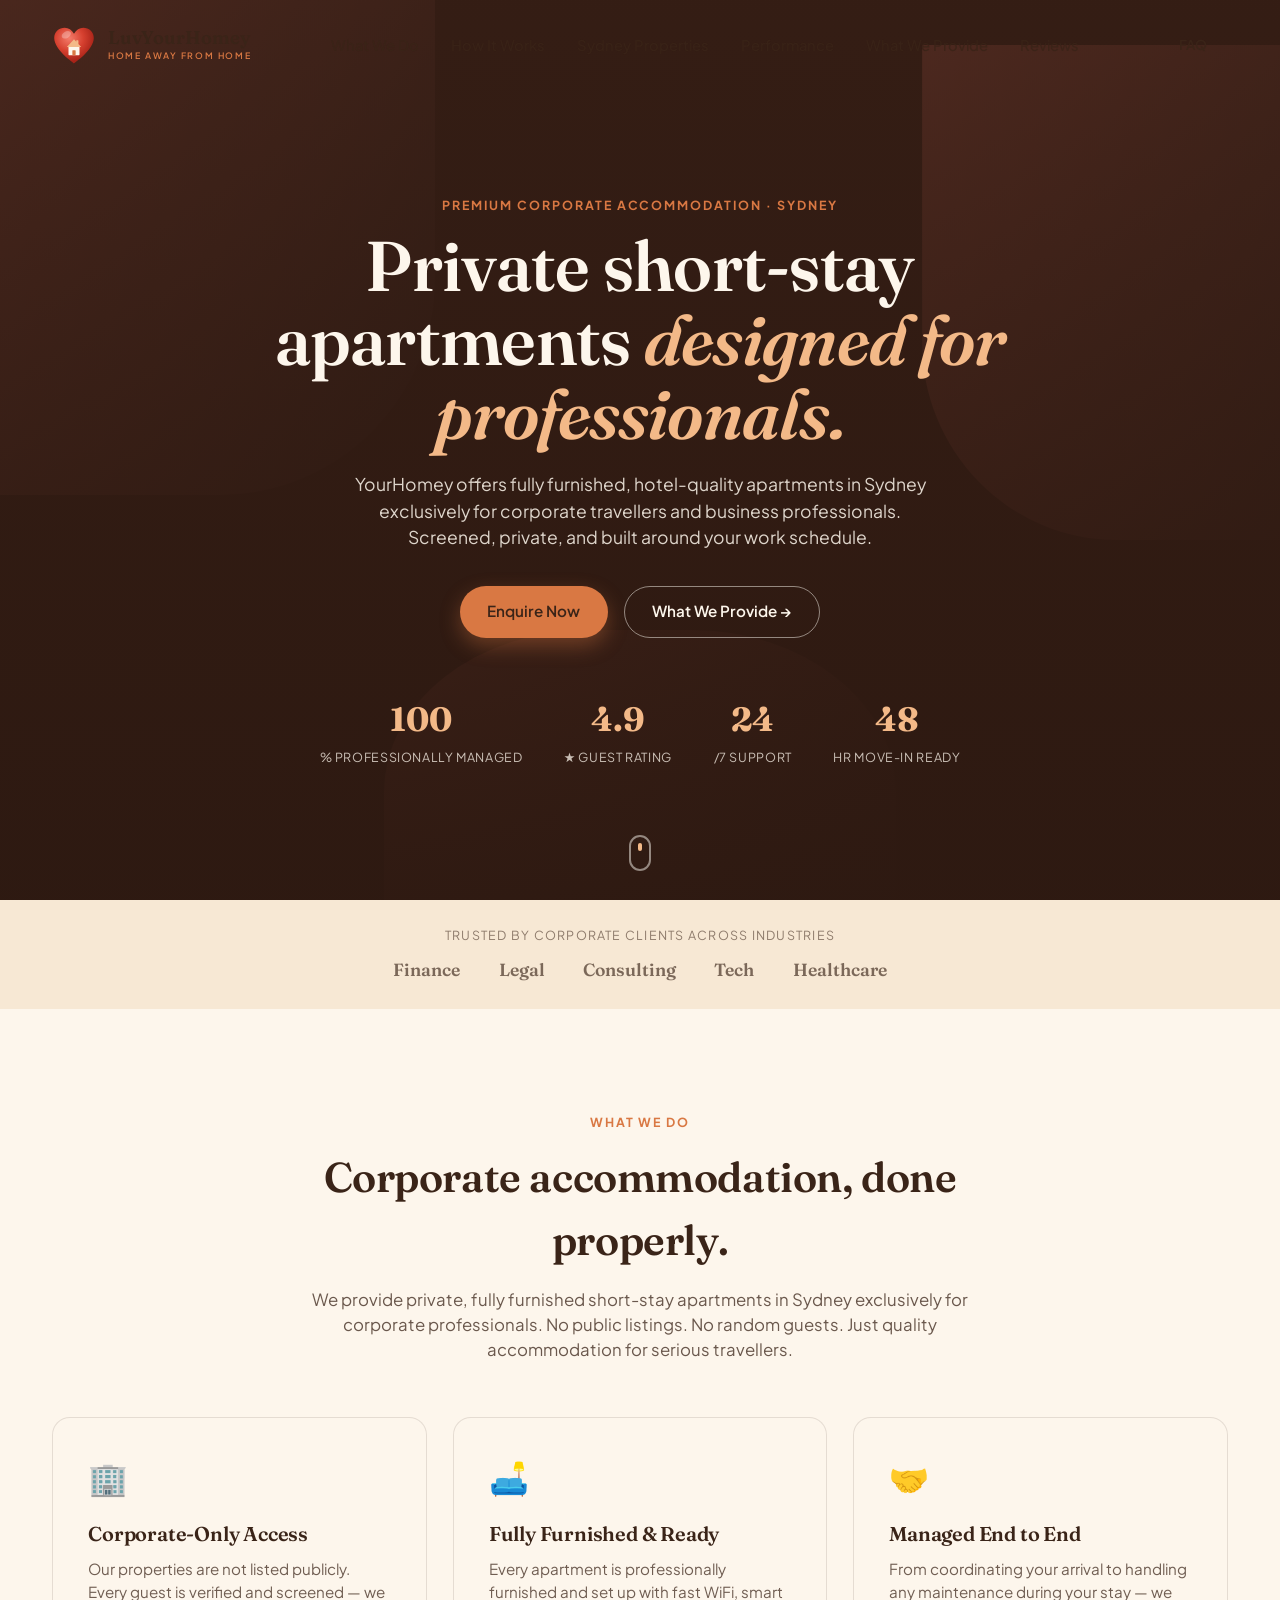
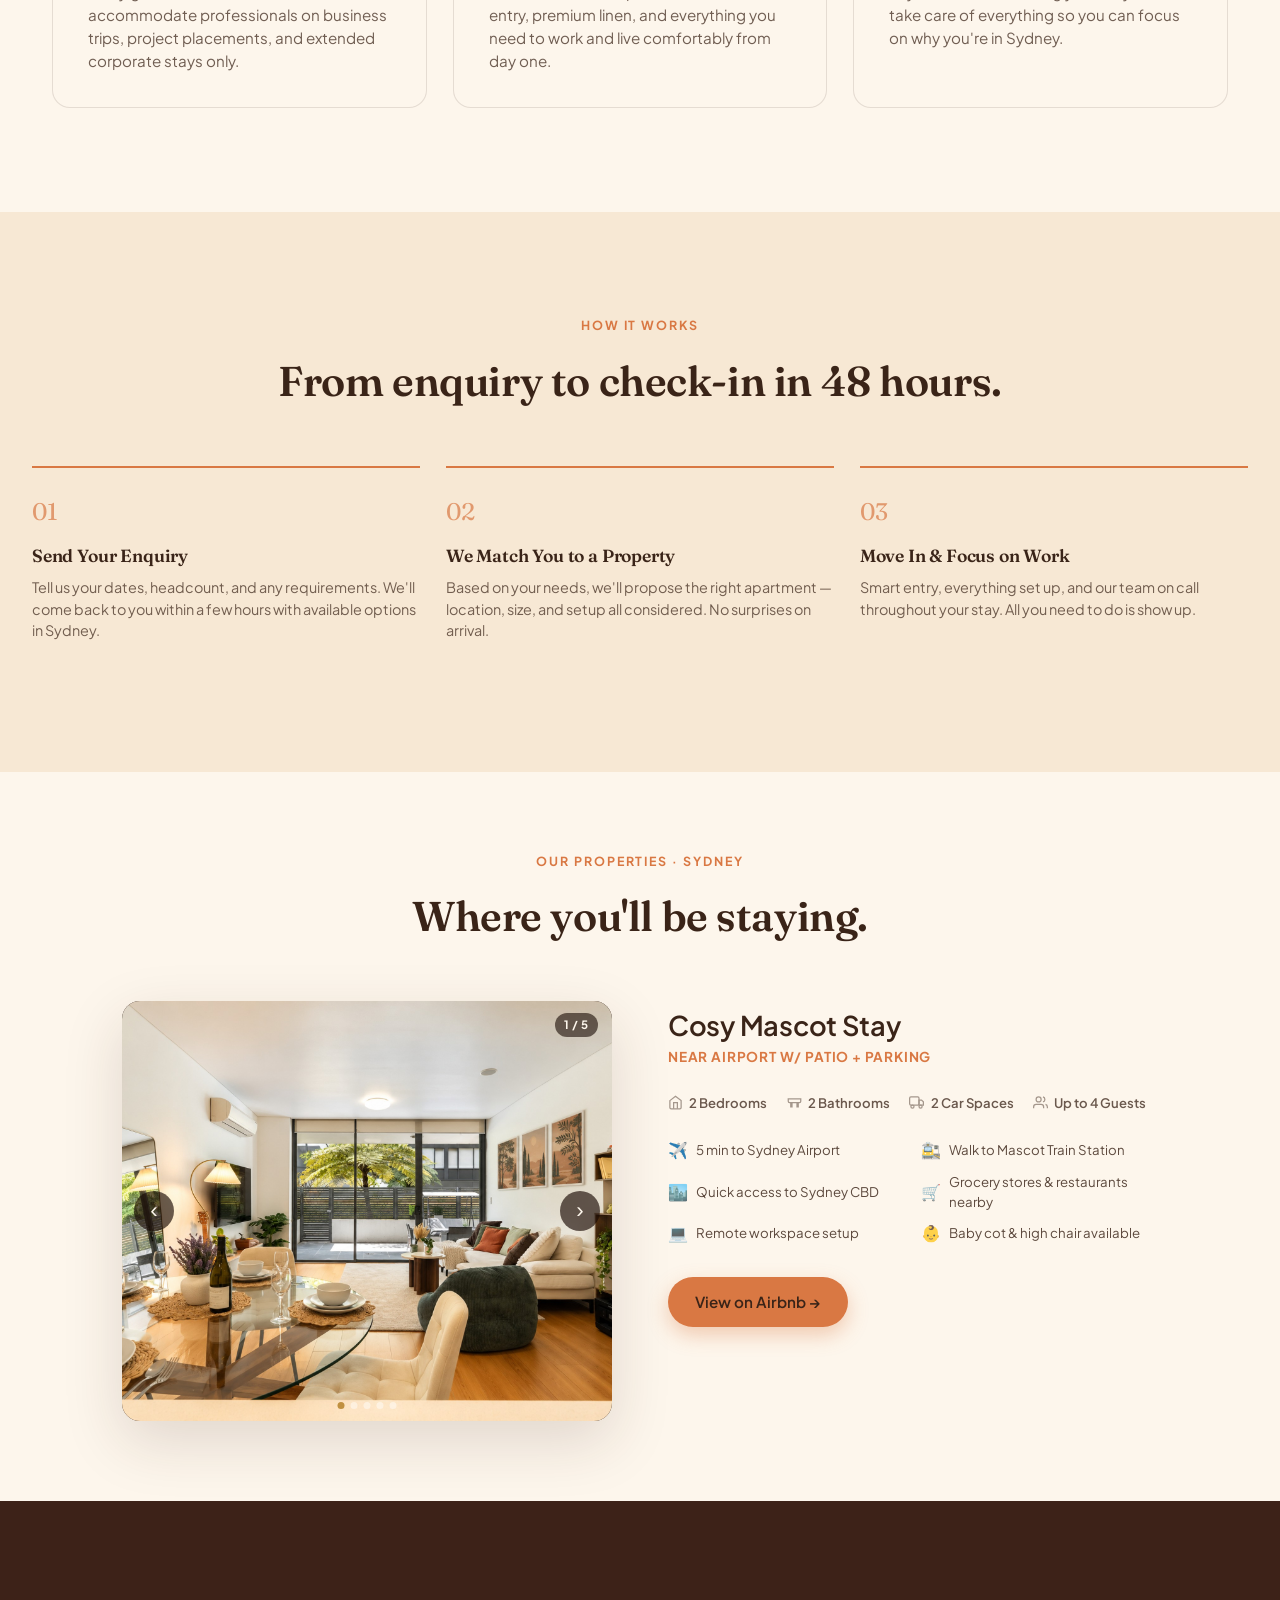
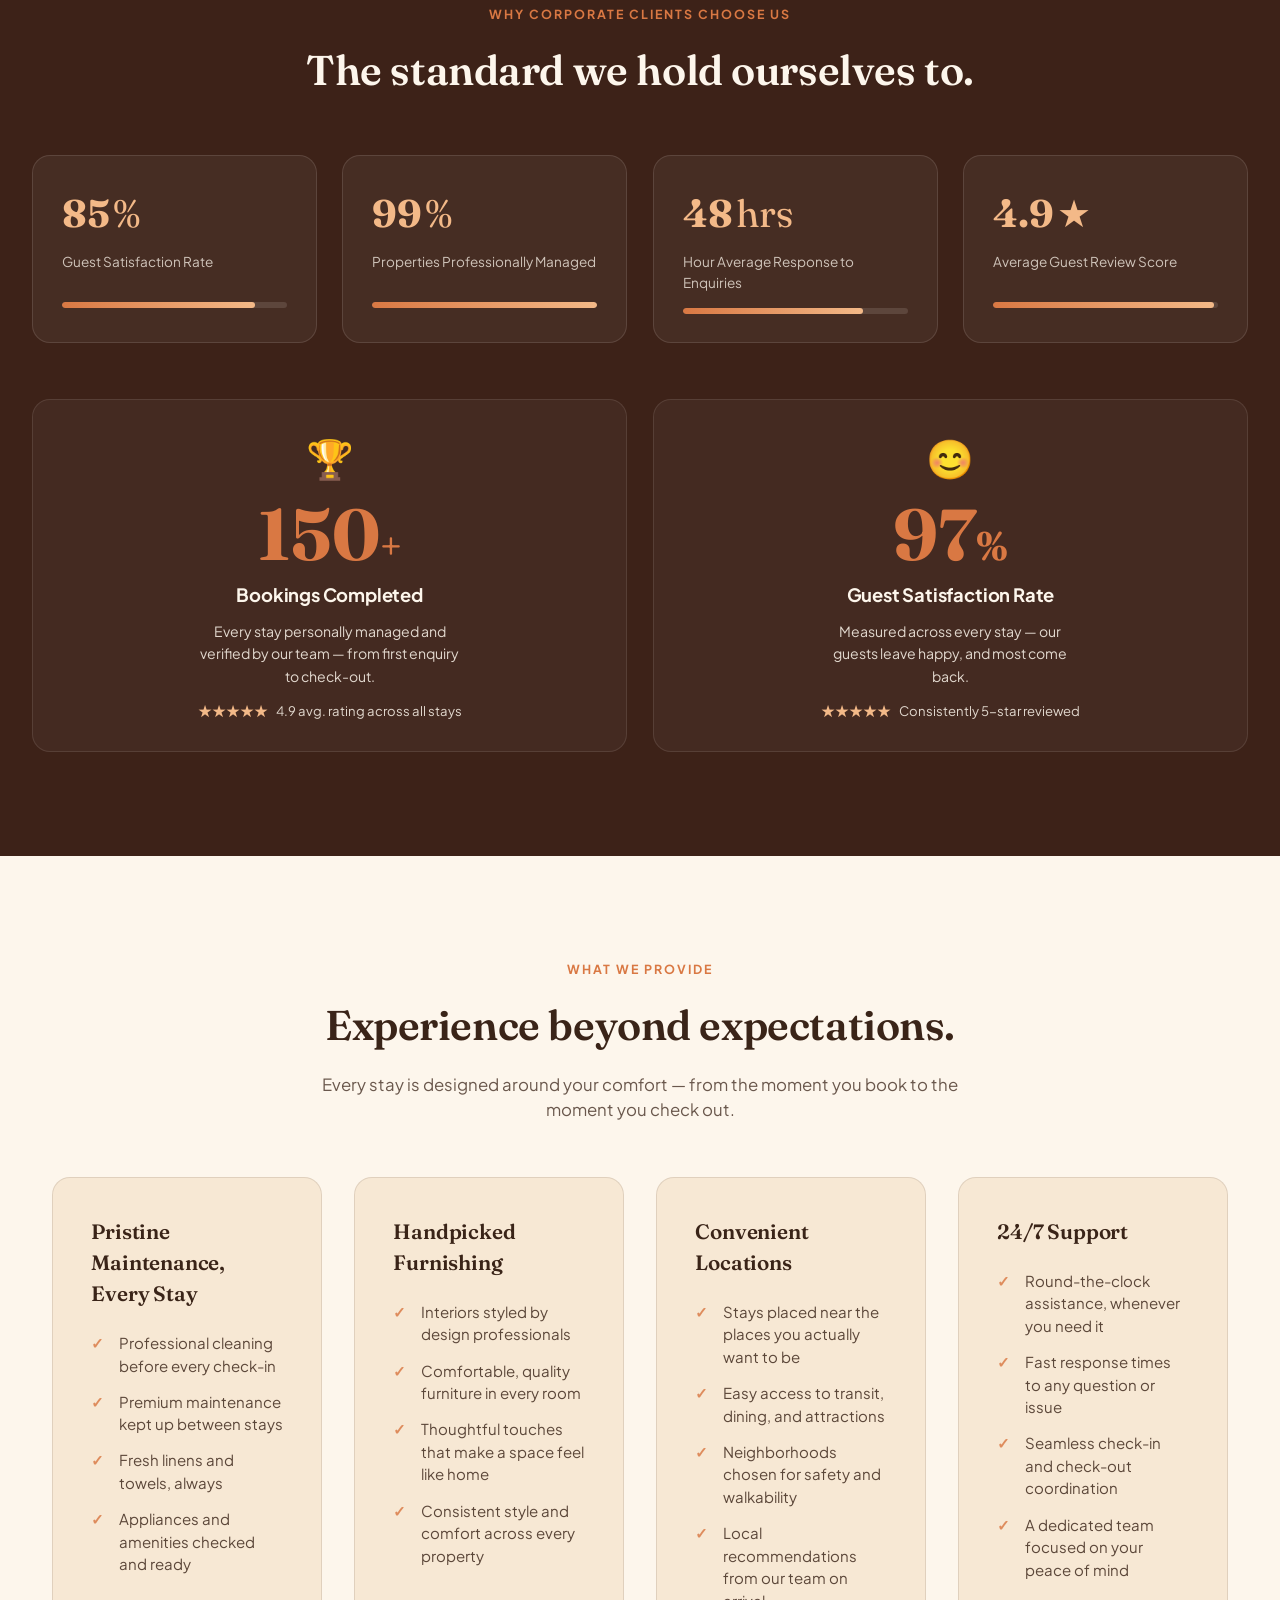
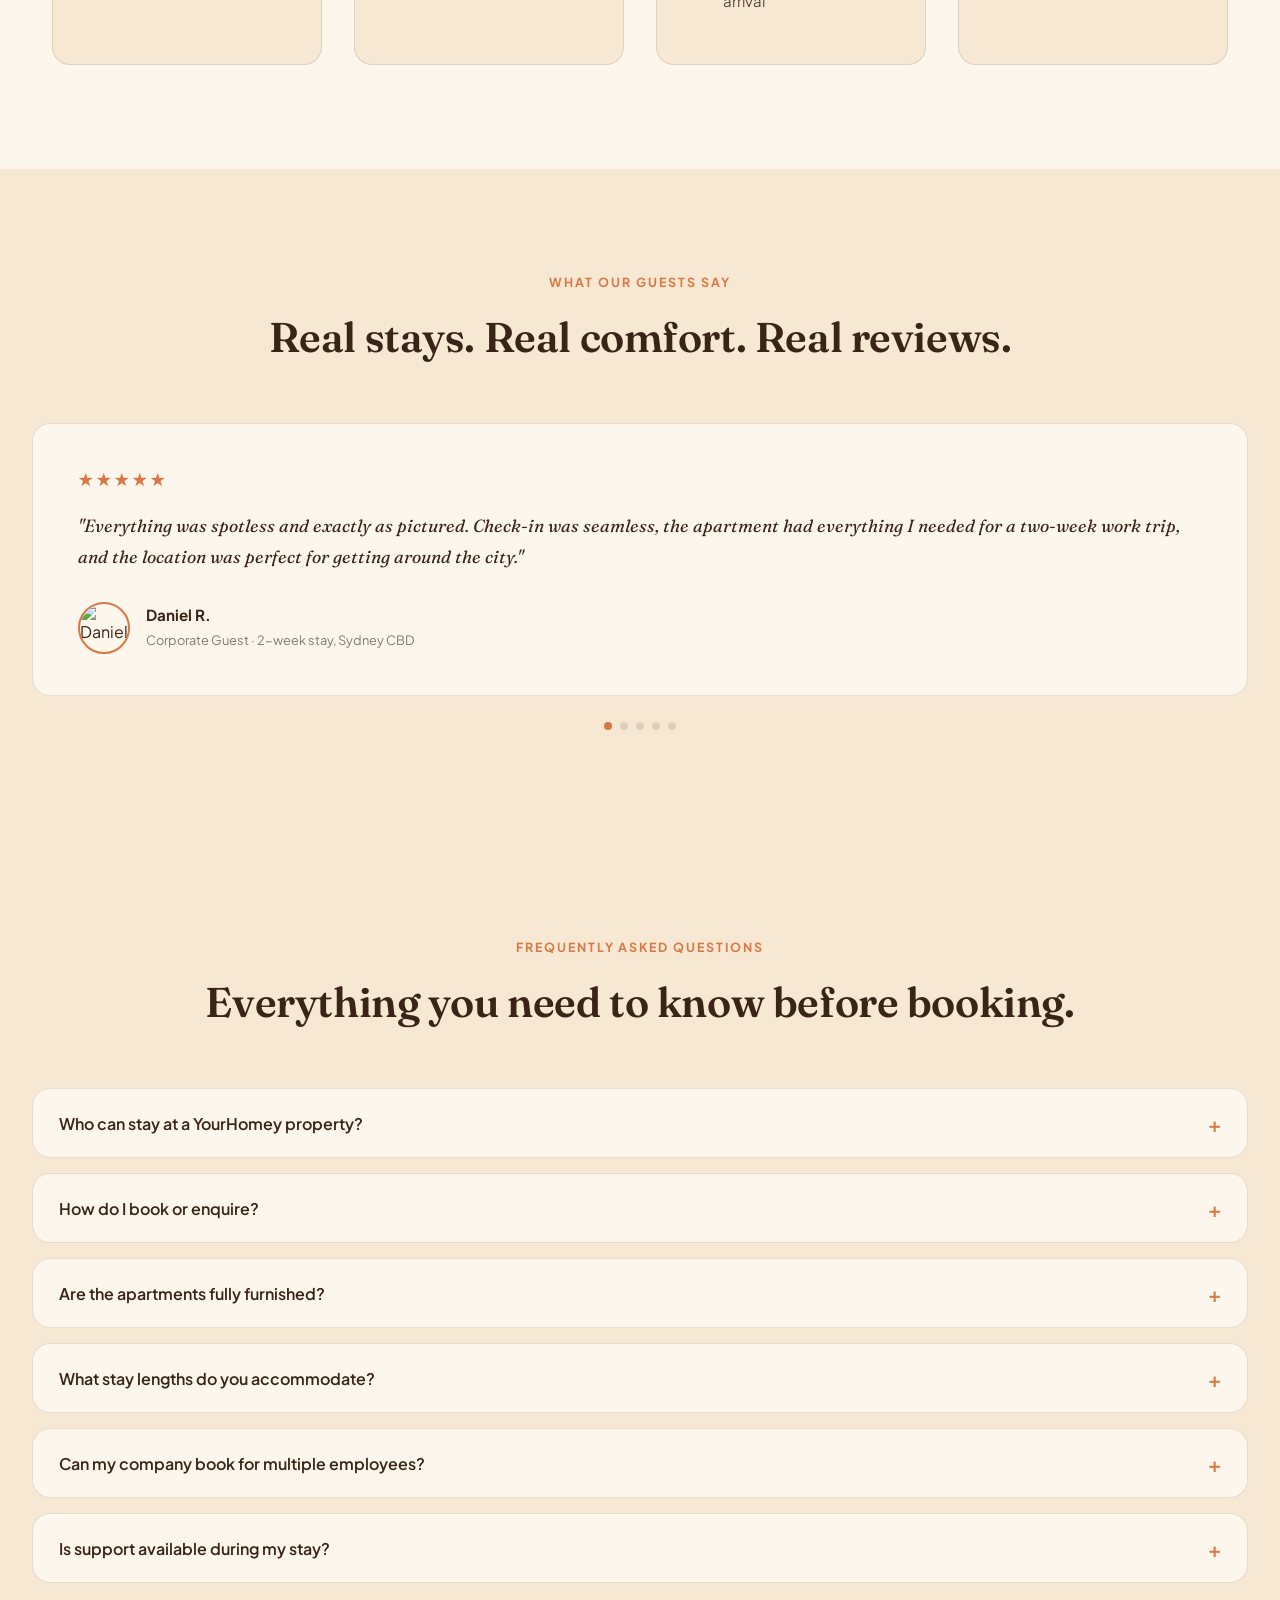
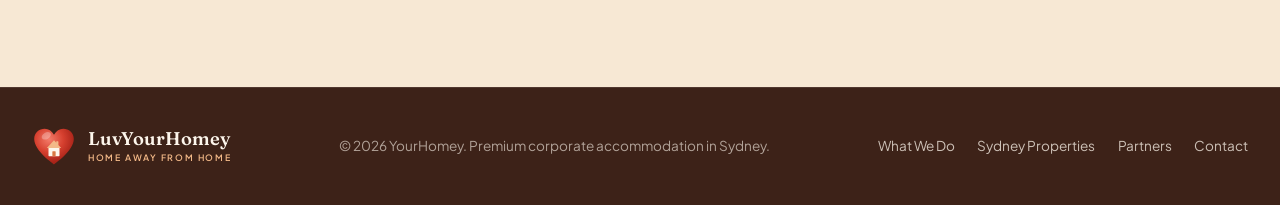
==== commit 61654193: "Add property photos and fix Airbnb listing link Co-Authored-By: Claude Sonnet 4.6 <noreply@anthropic" ====
--- a/index.html
+++ b/index.html
@@ -195,7 +195,7 @@
         <div class="prop-feature"><span class="feat-icon">👶</span><span>Baby cot &amp; high chair available</span></div>
       </div>
 
-      <a href="https://airbnb.com.au/h/cosy-mascot-stay" target="_blank" rel="noopener" class="btn btn-primary prop-cta">View on Airbnb →</a>
+      <a href="https://www.airbnb.com.au/rooms/1807770468614280909?source_impression_id=p3_1793658493_P3oHAOLGWPZLDuBT" target="_blank" rel="noopener" class="btn btn-primary prop-cta">View on Airbnb →</a>
     </div>
   </div>
 </section>
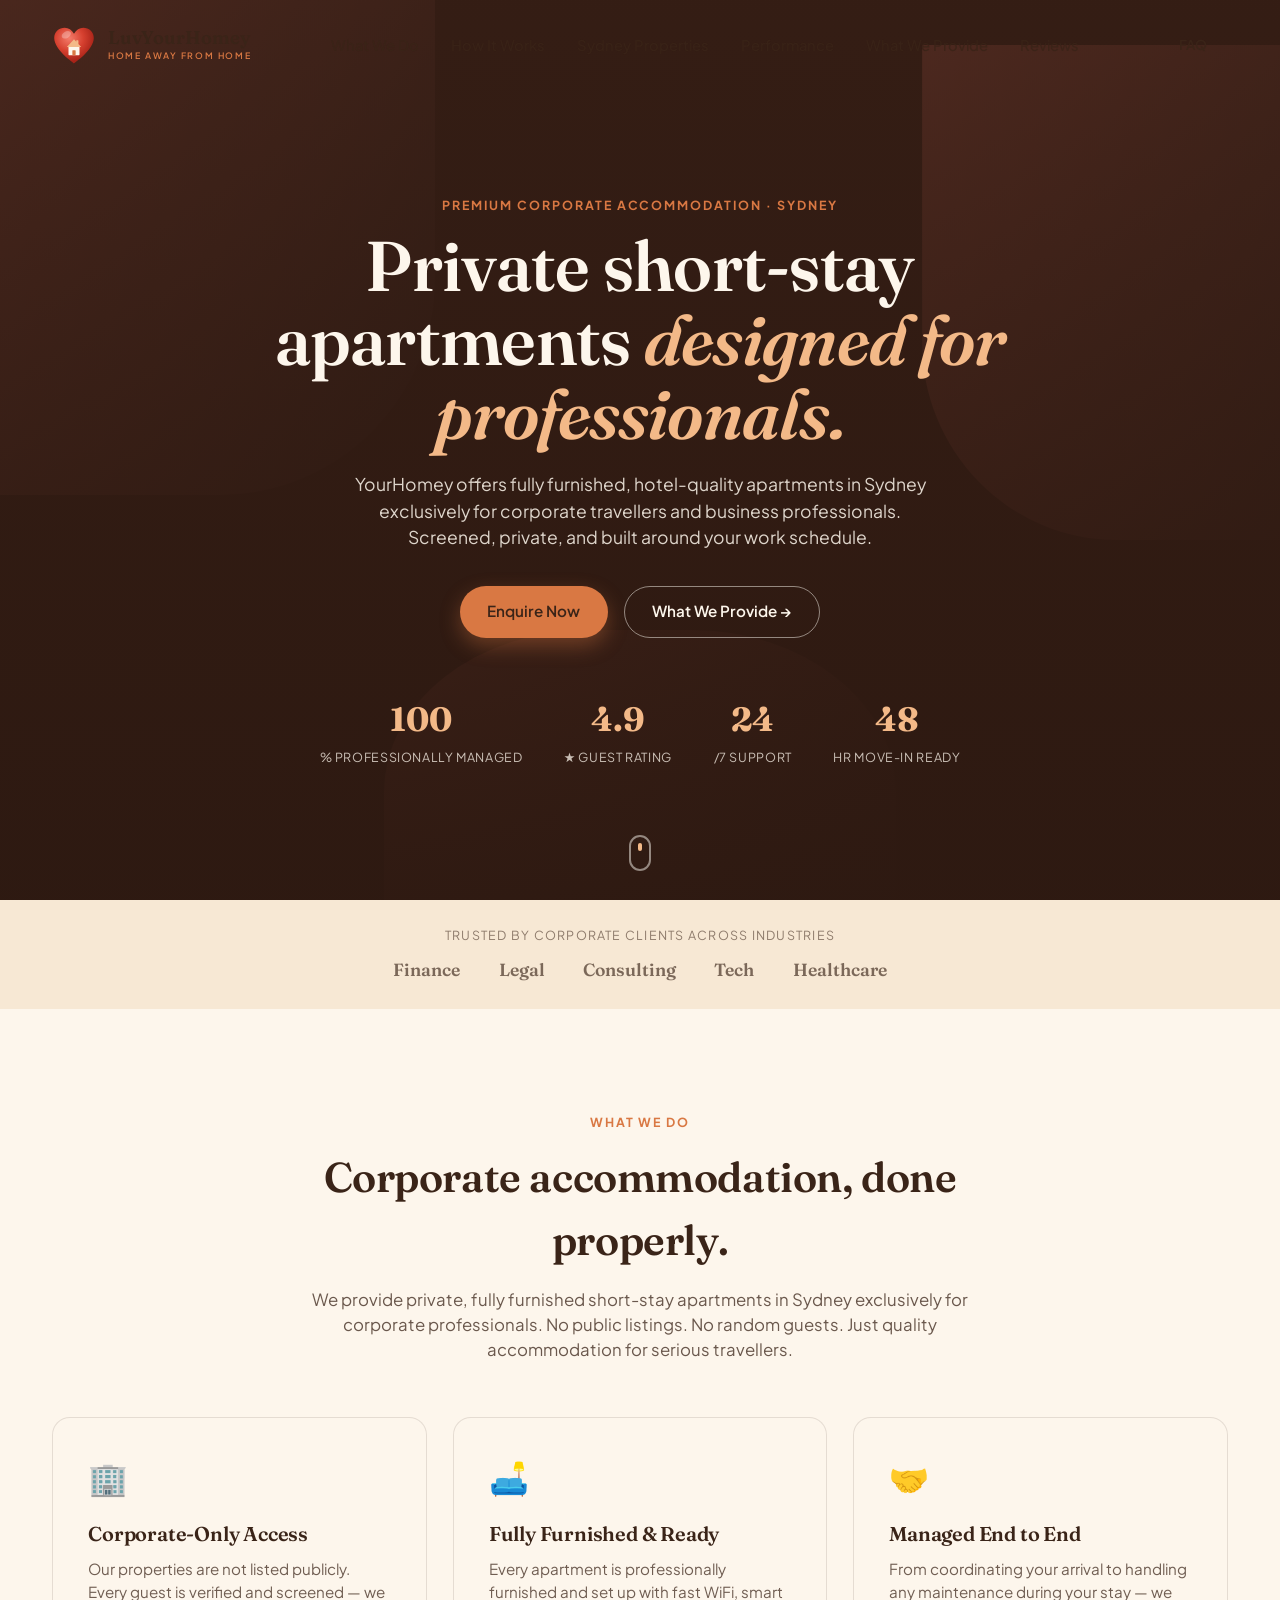
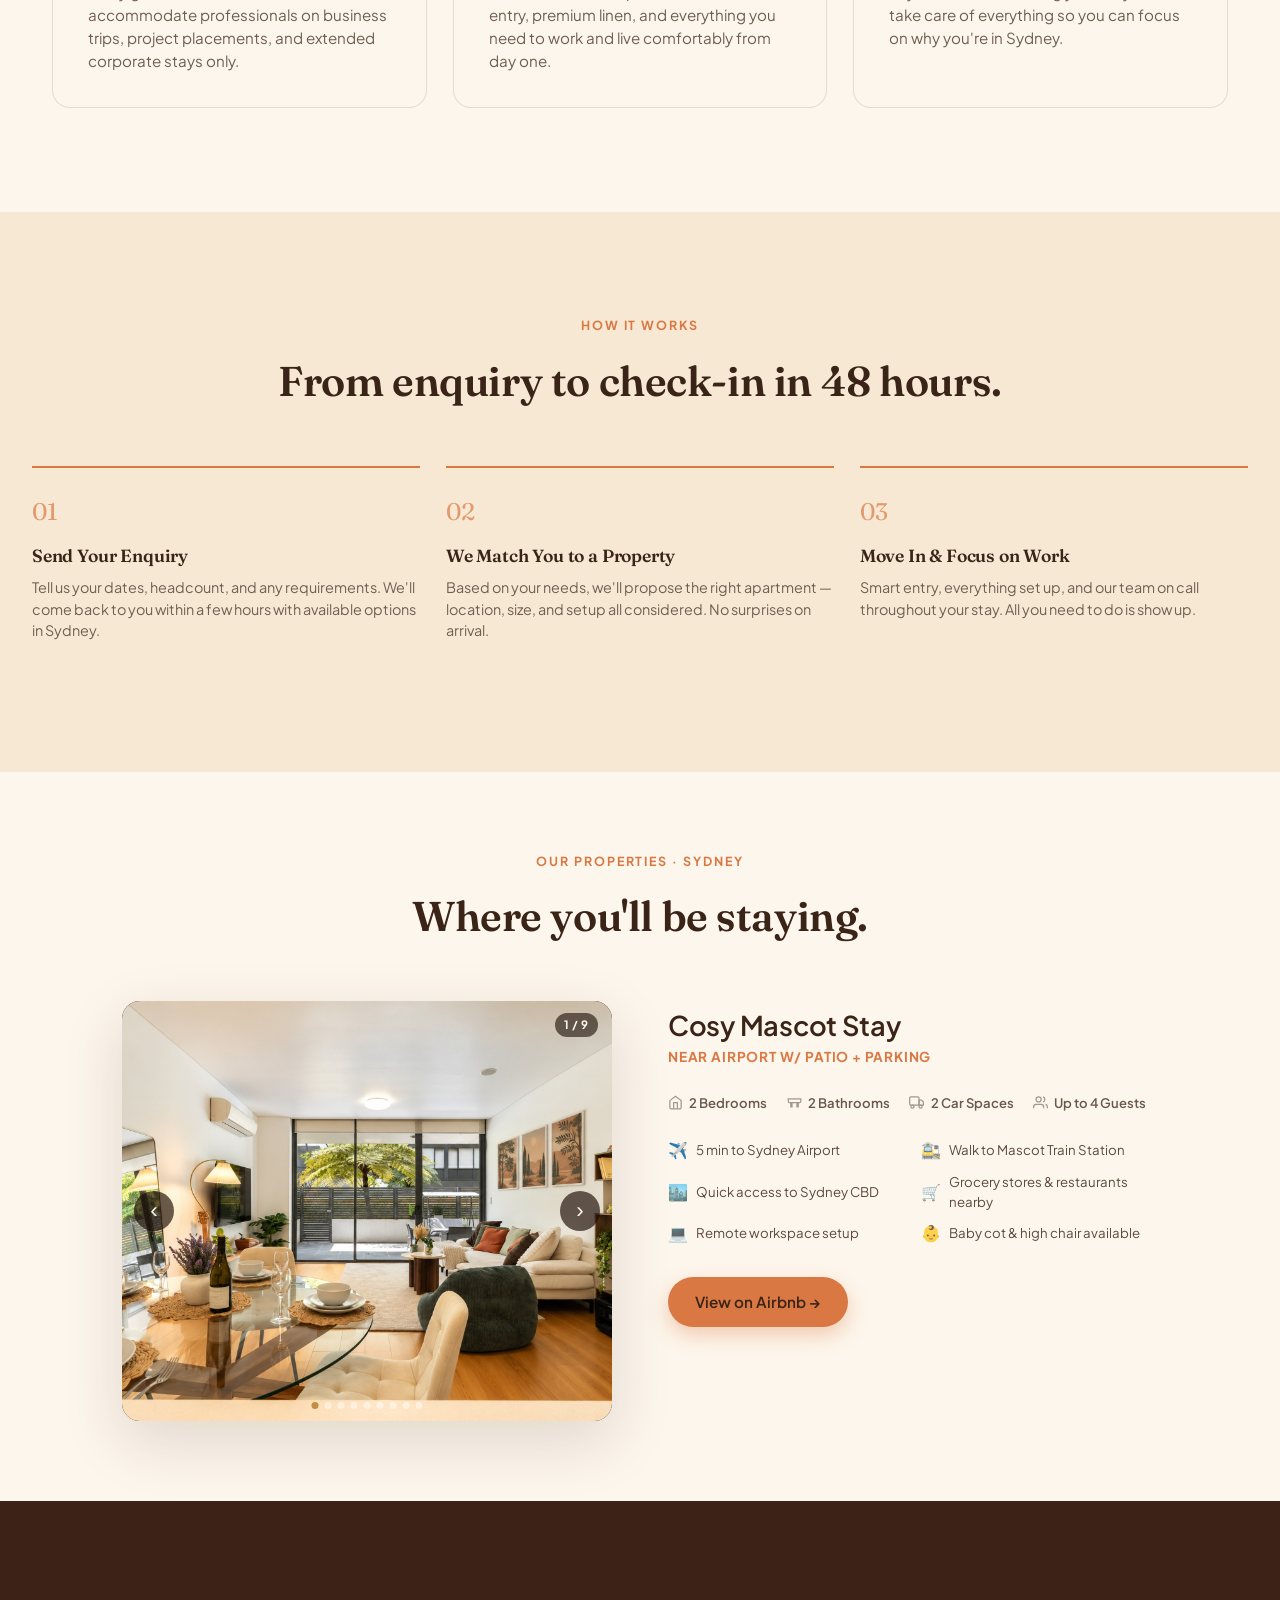
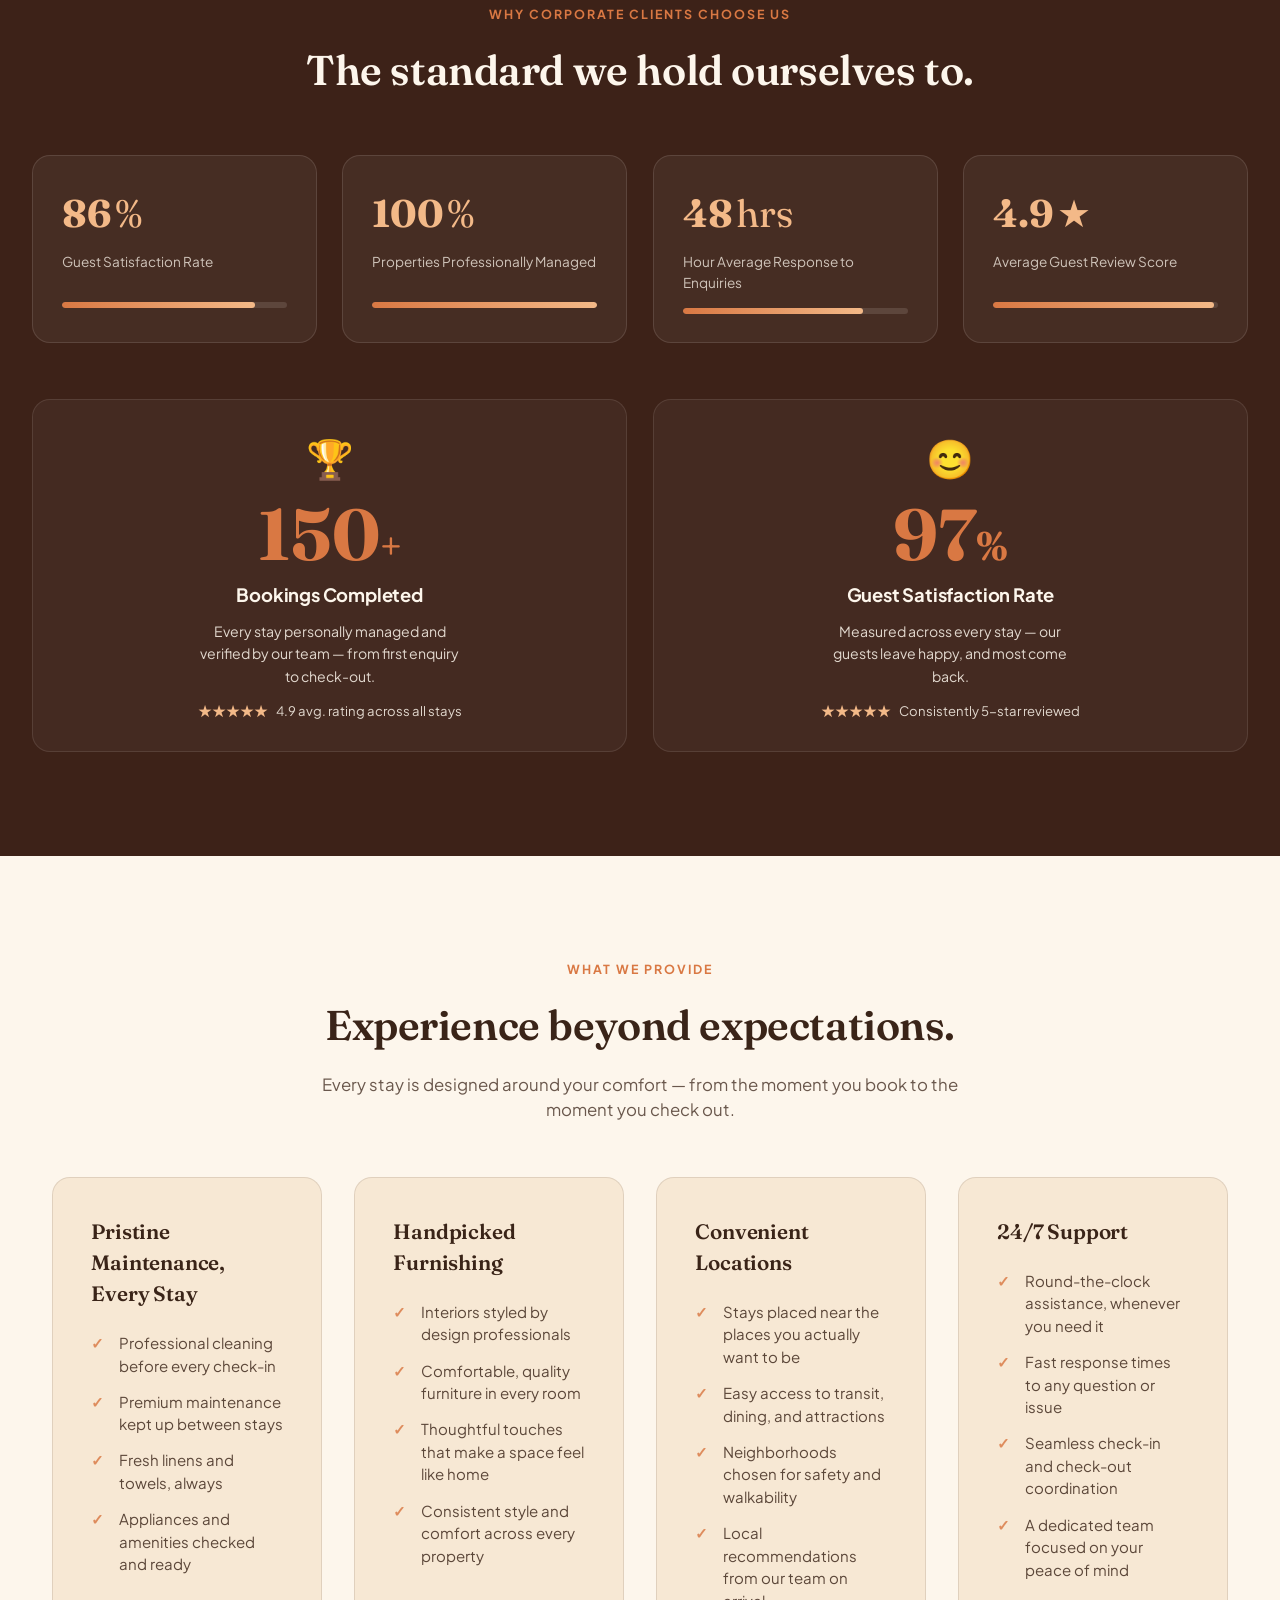
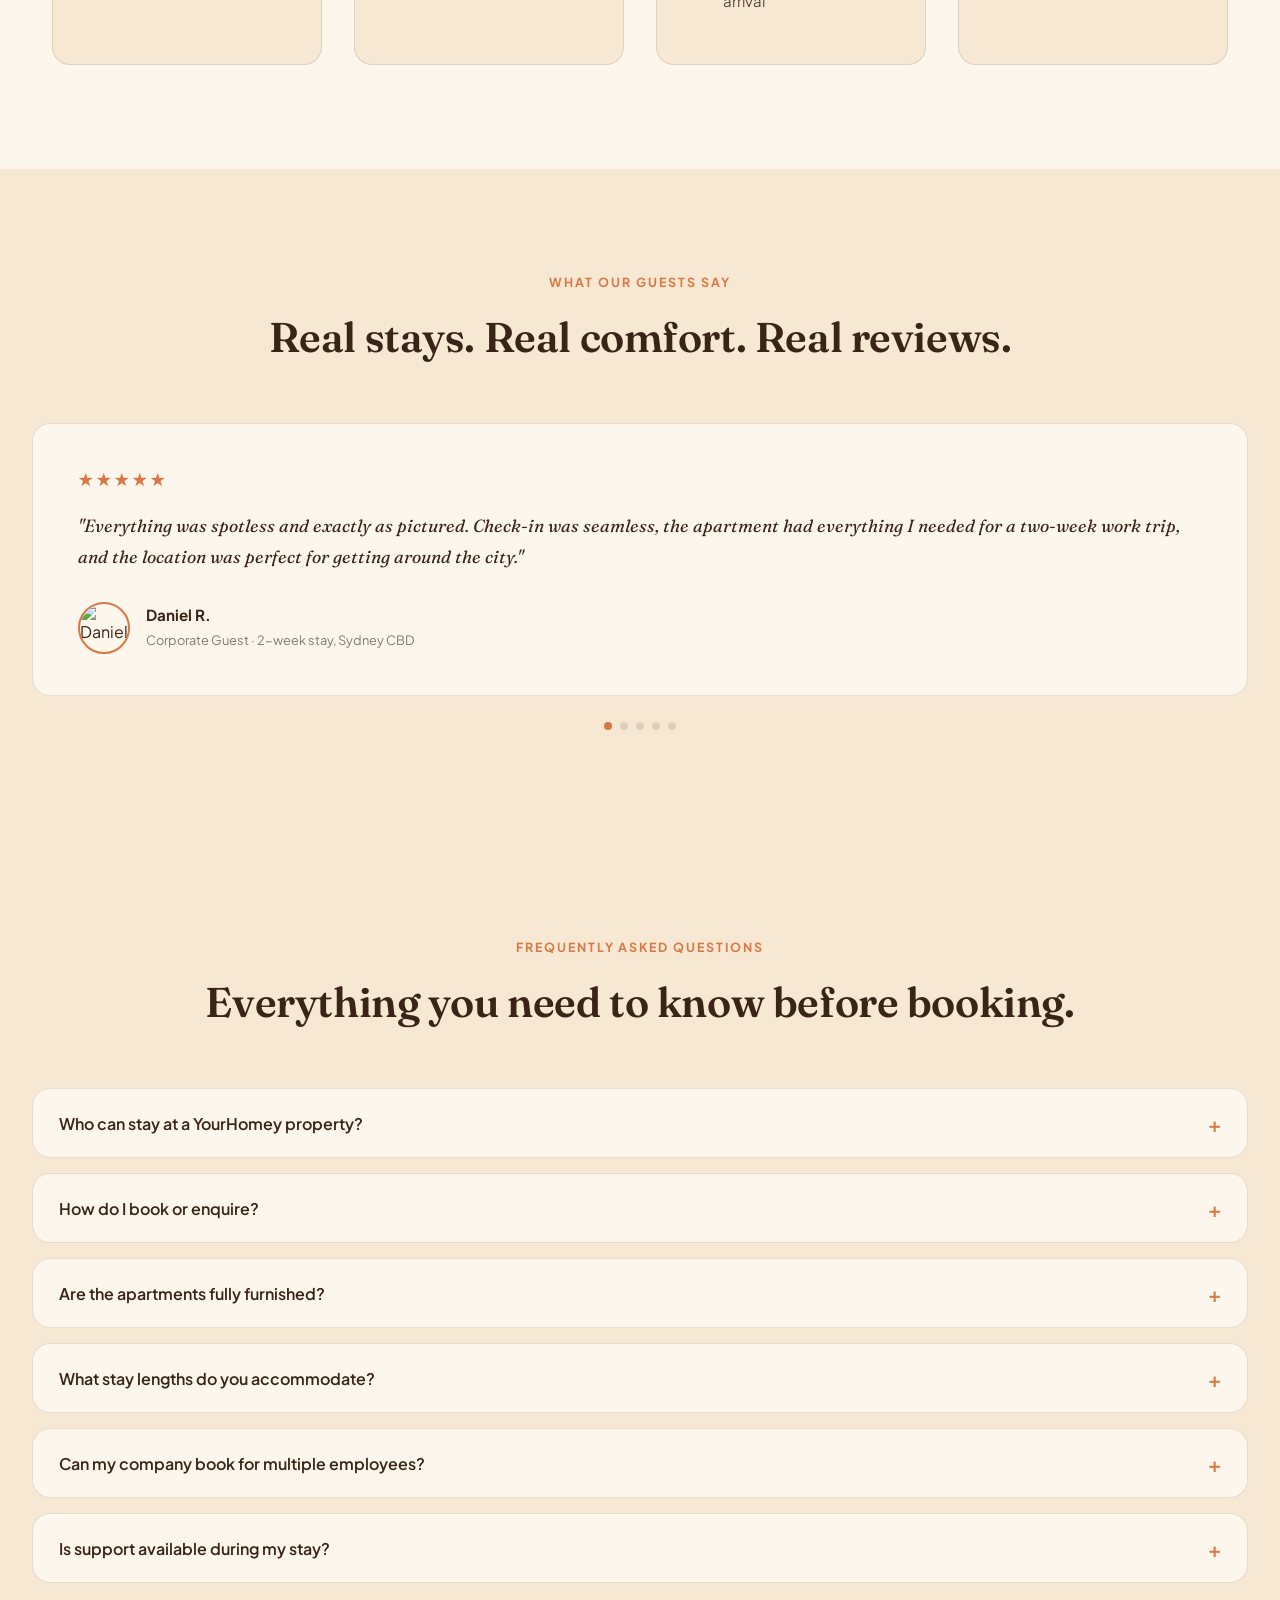
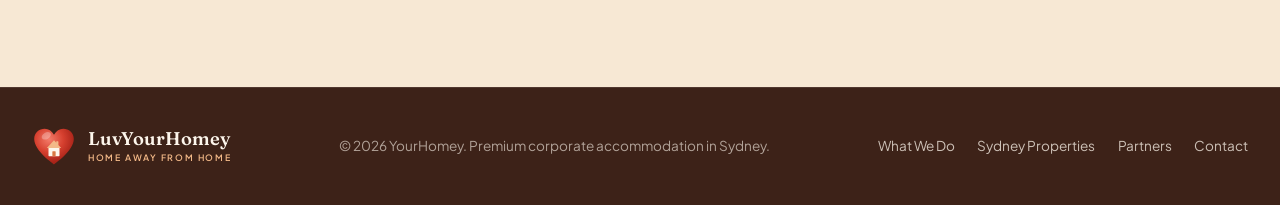
==== commit 32dd8aa5: "Add 4 more property photos (bedrooms, workspace, entertainment) Co-Authored-By: Claude Sonnet 4.6 <n" ====
--- a/index.html
+++ b/index.html
@@ -160,11 +160,15 @@
     <!-- Photo carousel -->
     <div class="prop-carousel" id="propCarousel">
       <div class="prop-slides">
-        <div class="prop-slide active"><img src="photos/photo1.jpg" alt="Cosy Mascot Stay – living area"></div>
-        <div class="prop-slide"><img src="photos/photo2.jpg" alt="Cosy Mascot Stay – bedroom"></div>
-        <div class="prop-slide"><img src="photos/photo3.jpg" alt="Cosy Mascot Stay – kitchen"></div>
-        <div class="prop-slide"><img src="photos/photo4.jpg" alt="Cosy Mascot Stay – patio"></div>
+        <div class="prop-slide active"><img src="photos/photo1.jpg" alt="Cosy Mascot Stay – living and dining area"></div>
+        <div class="prop-slide"><img src="photos/photo2.jpg" alt="Cosy Mascot Stay – lounge"></div>
+        <div class="prop-slide"><img src="photos/photo3.jpg" alt="Cosy Mascot Stay – dining table"></div>
+        <div class="prop-slide"><img src="photos/photo4.jpg" alt="Cosy Mascot Stay – kitchen"></div>
         <div class="prop-slide"><img src="photos/photo5.jpg" alt="Cosy Mascot Stay – bathroom"></div>
+        <div class="prop-slide"><img src="photos/photo6.jpg" alt="Cosy Mascot Stay – master bedroom"></div>
+        <div class="prop-slide"><img src="photos/photo7.jpg" alt="Cosy Mascot Stay – second bedroom"></div>
+        <div class="prop-slide"><img src="photos/photo8.jpg" alt="Cosy Mascot Stay – workspace"></div>
+        <div class="prop-slide"><img src="photos/photo9.jpg" alt="Cosy Mascot Stay – entertainment area"></div>
       </div>
       <button class="carousel-btn prev" aria-label="Previous photo">&#8249;</button>
       <button class="carousel-btn next" aria-label="Next photo">&#8250;</button>
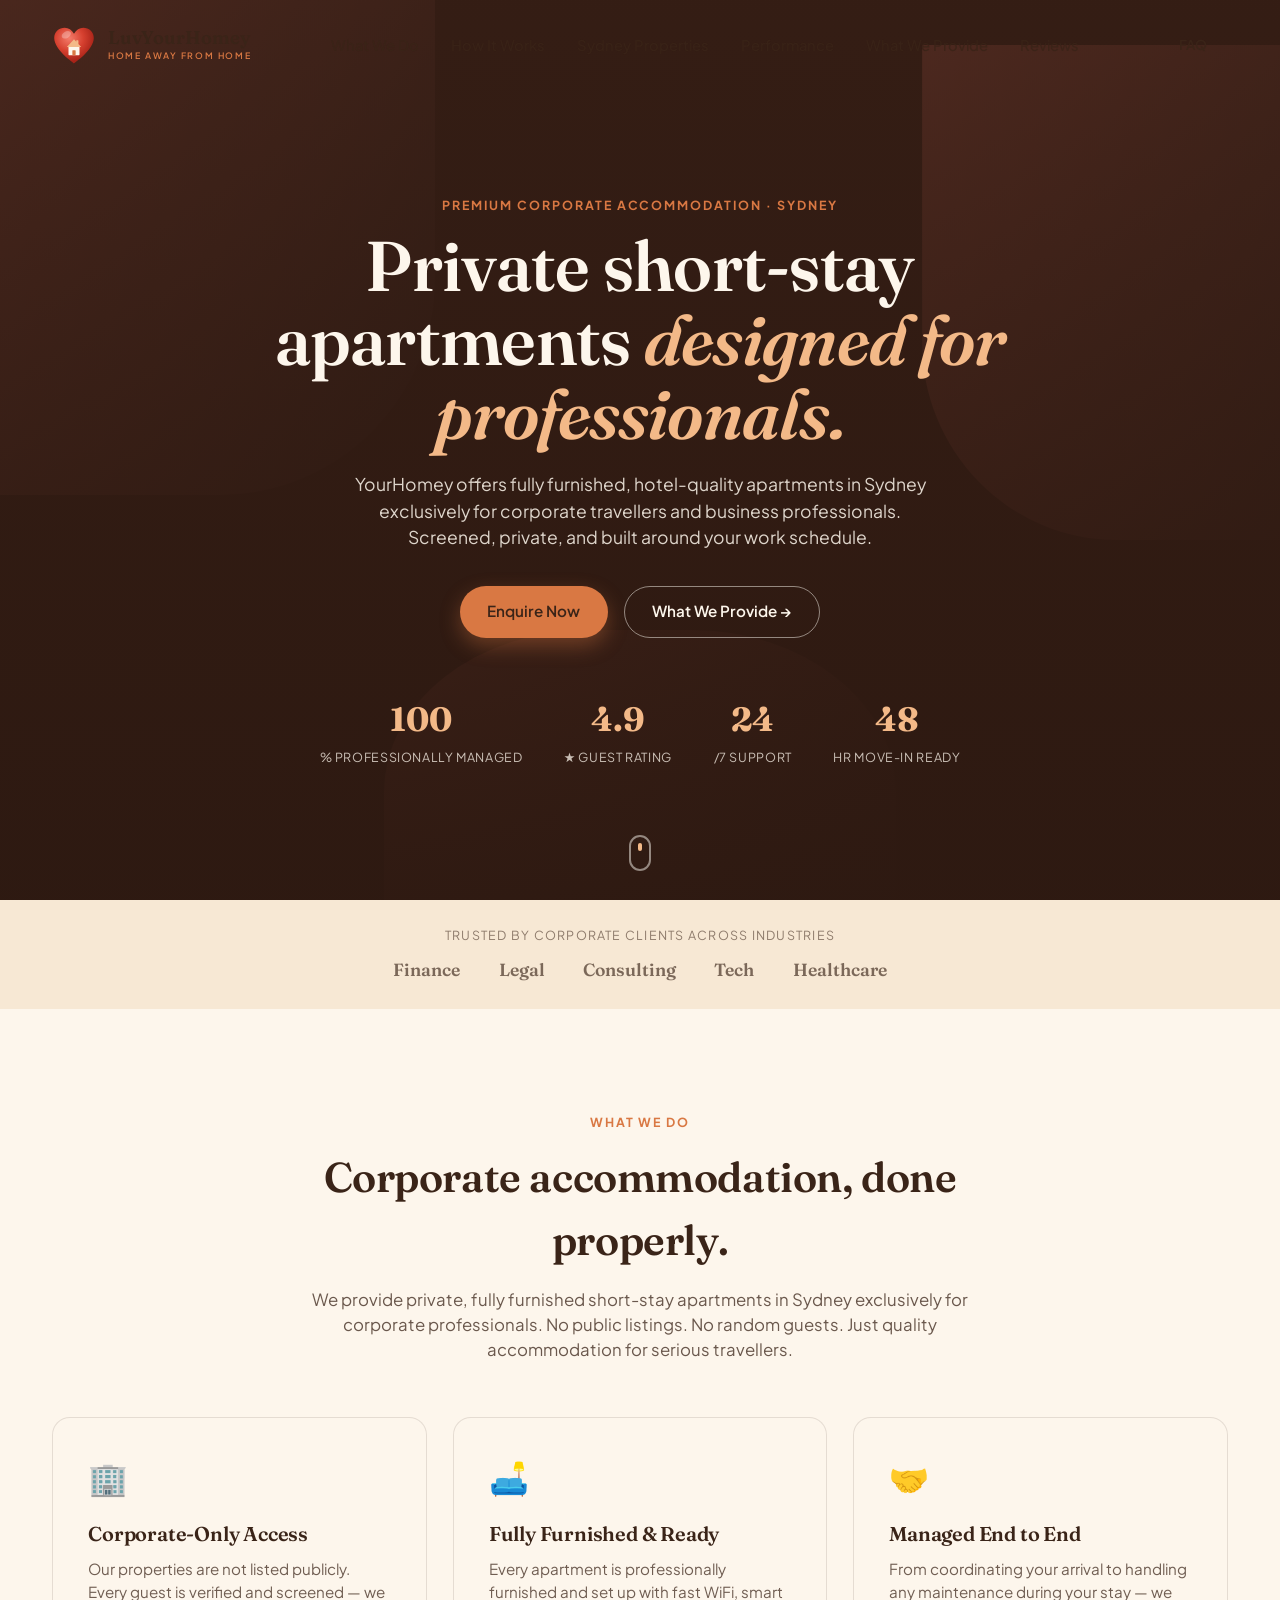
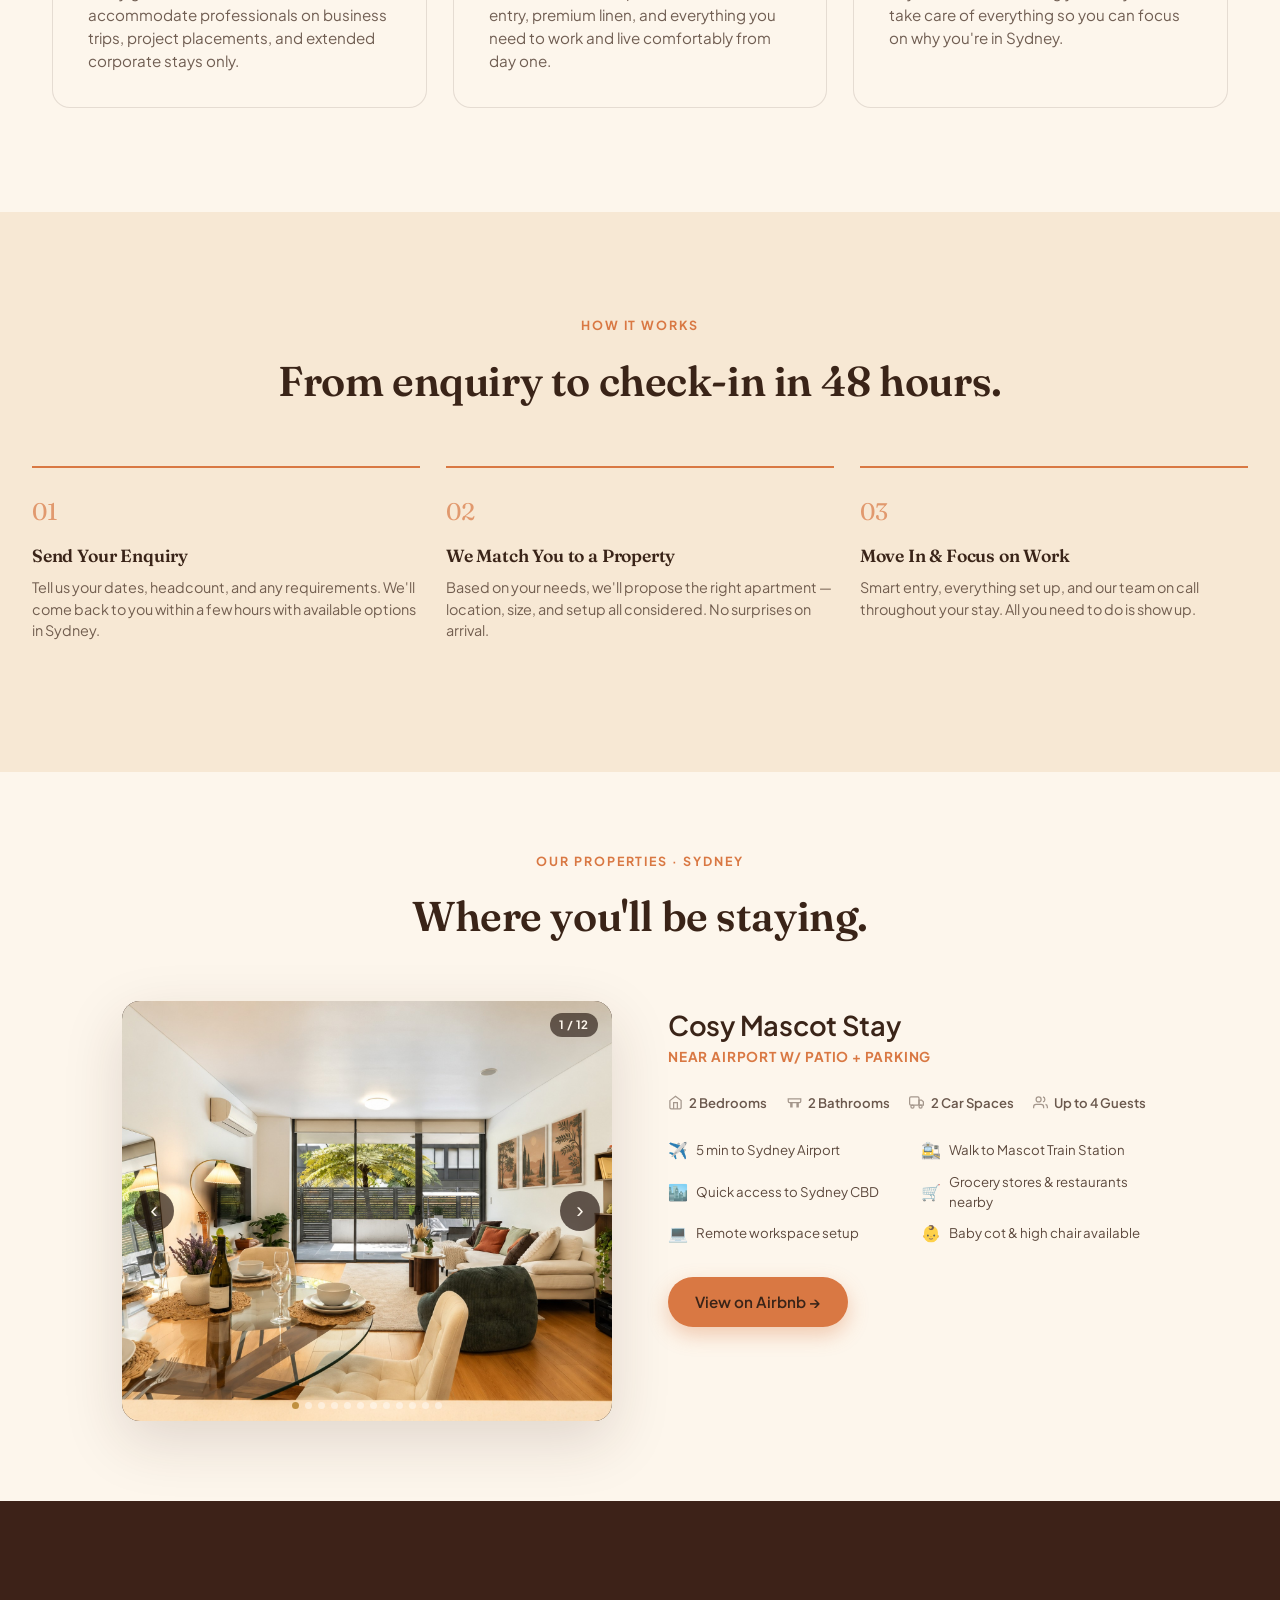
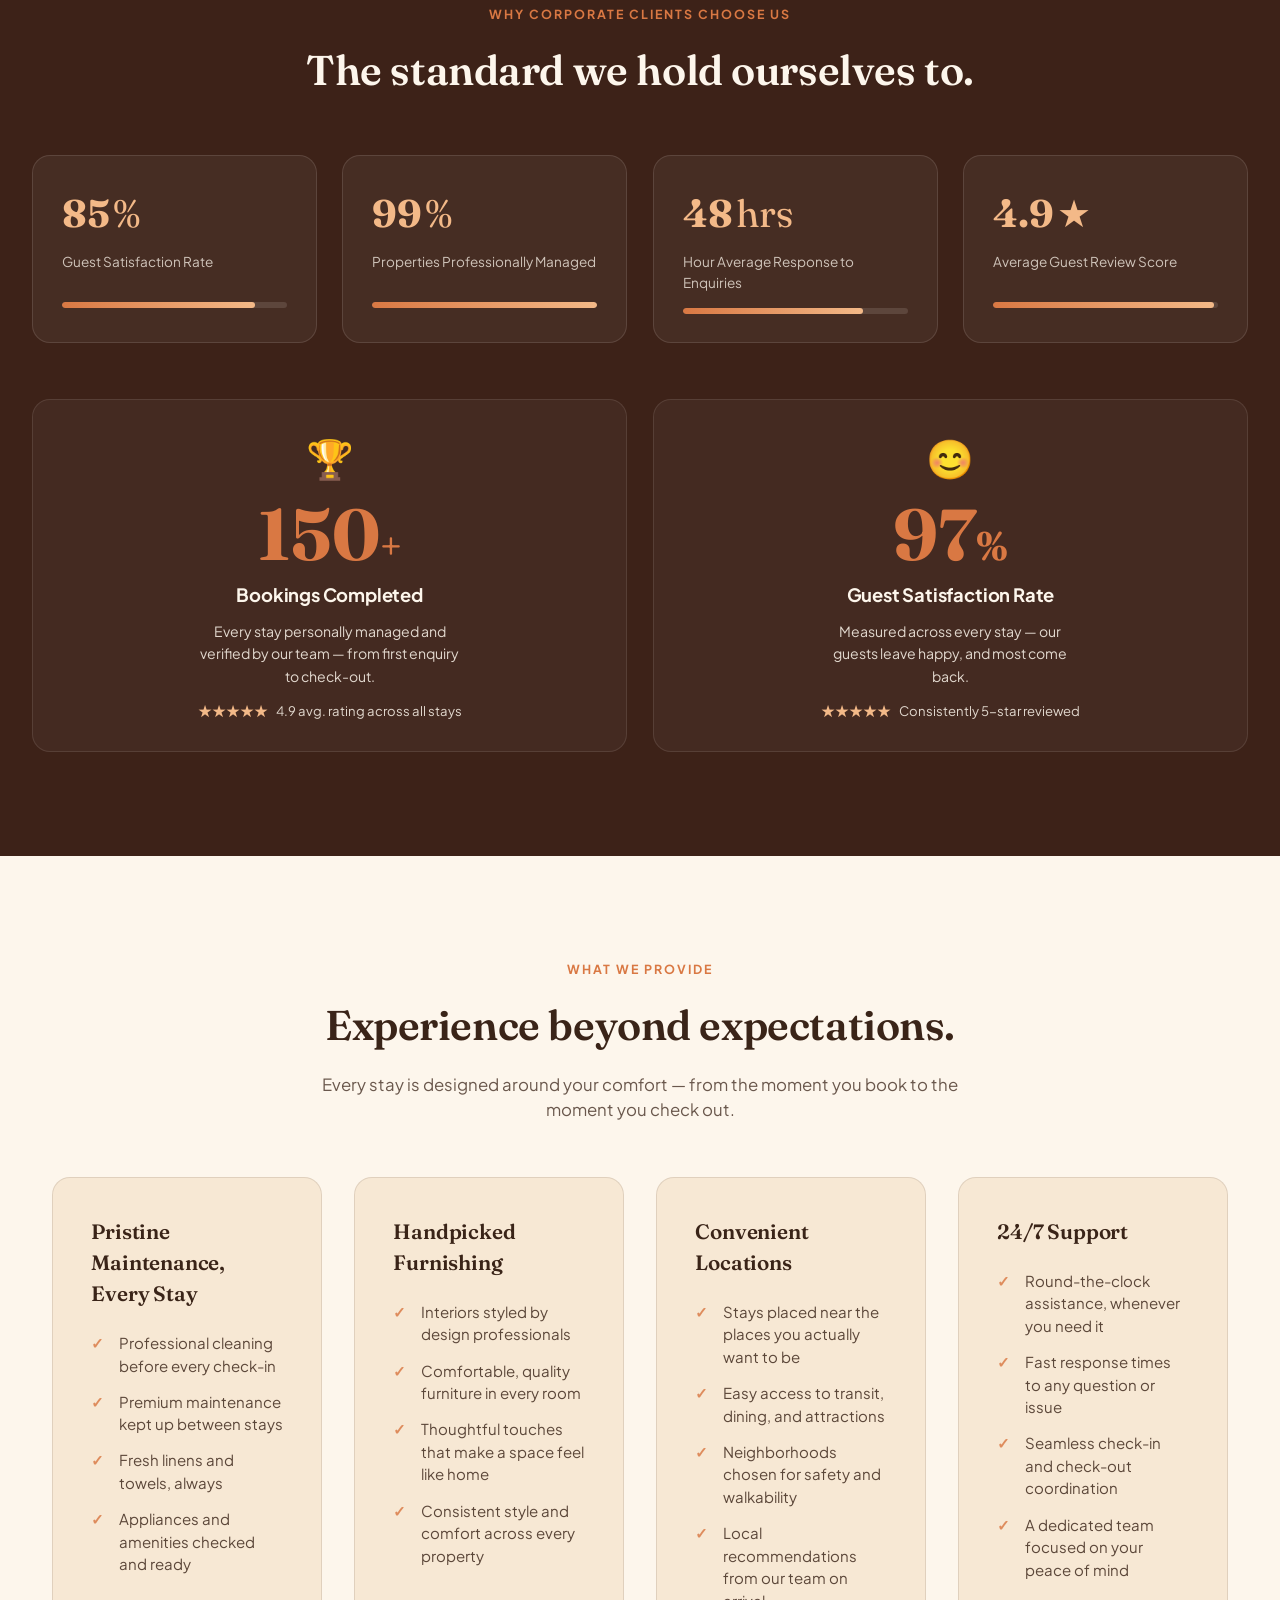
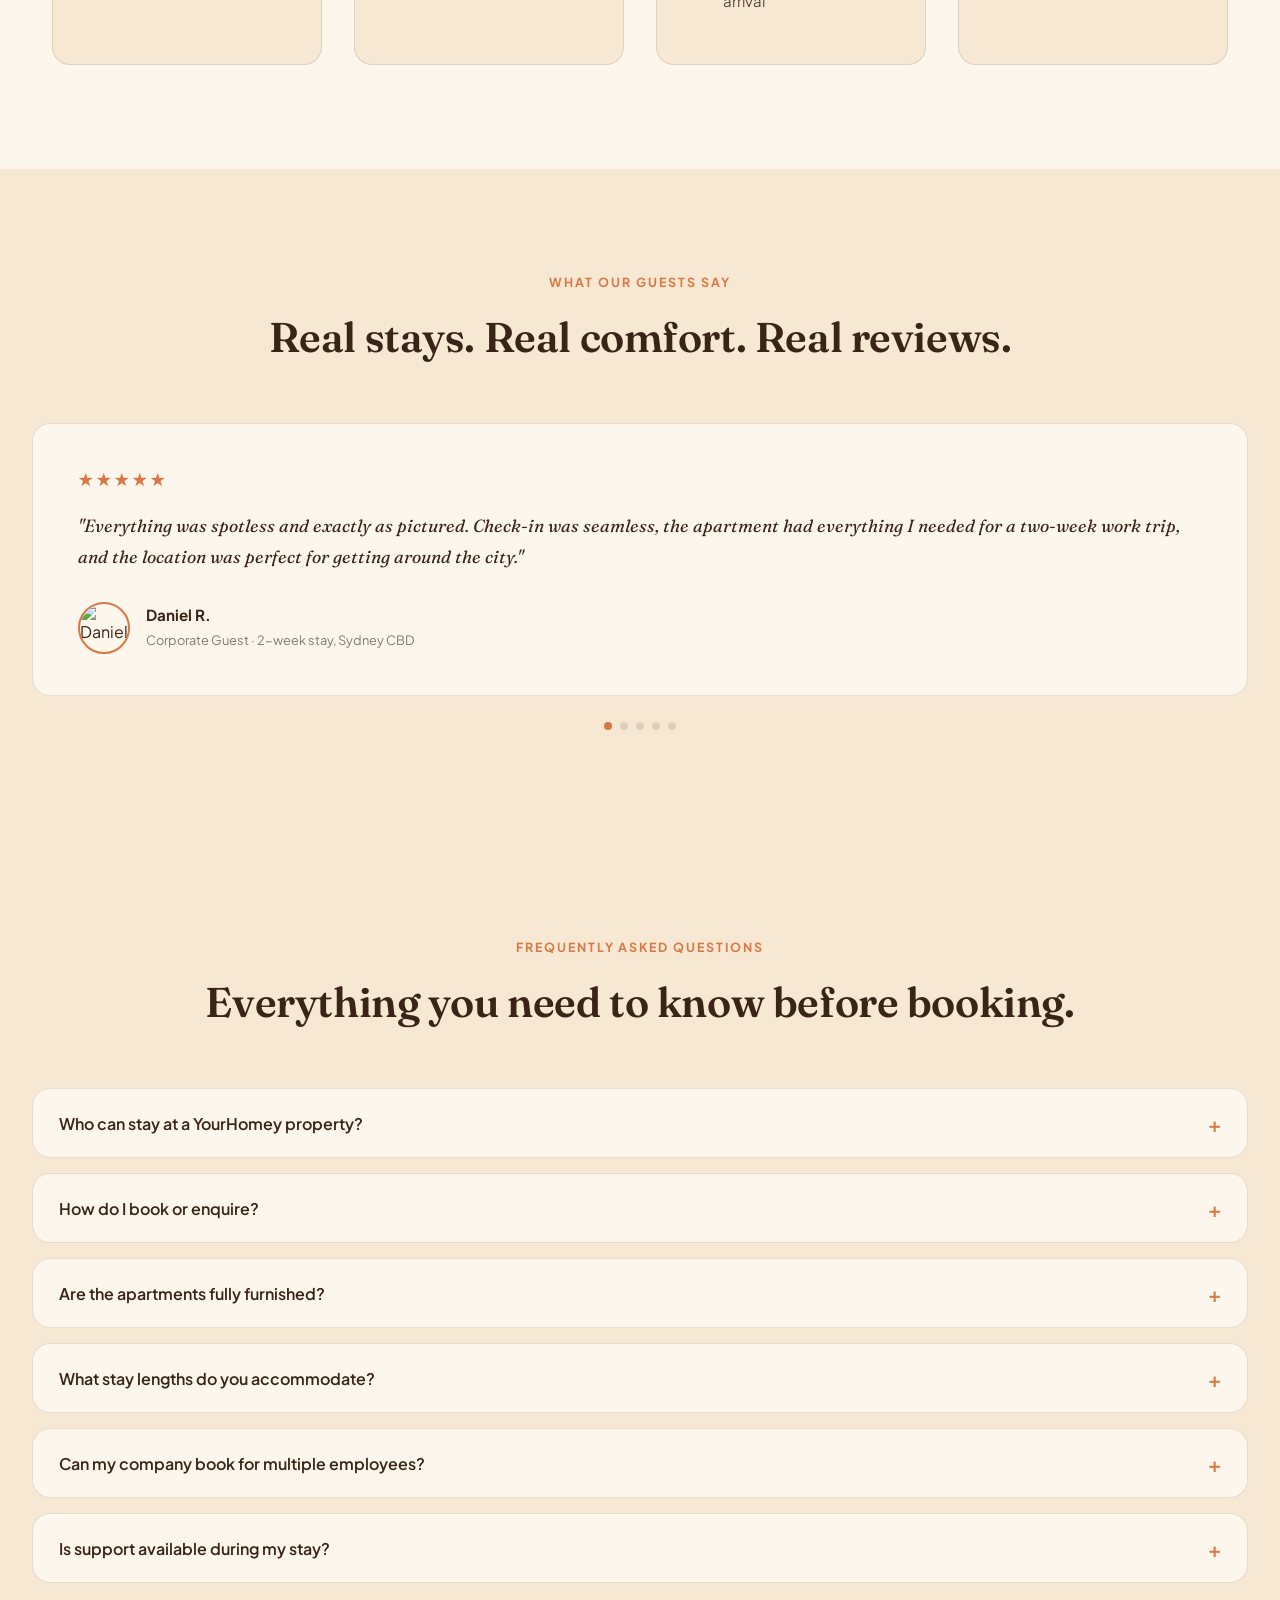
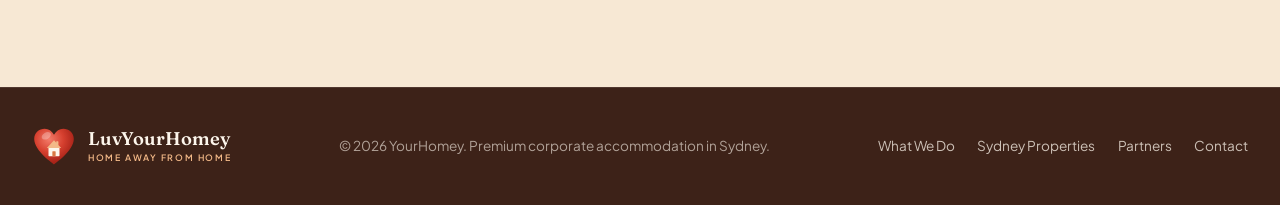
==== commit 1fe4462b: "Add patio, ensuite and outdoor photos (10–12) Co-Authored-By: Claude Sonnet 4.6 <noreply@anthropic.c" ====
--- a/index.html
+++ b/index.html
@@ -169,6 +169,9 @@
         <div class="prop-slide"><img src="photos/photo7.jpg" alt="Cosy Mascot Stay – second bedroom"></div>
         <div class="prop-slide"><img src="photos/photo8.jpg" alt="Cosy Mascot Stay – workspace"></div>
         <div class="prop-slide"><img src="photos/photo9.jpg" alt="Cosy Mascot Stay – entertainment area"></div>
+        <div class="prop-slide"><img src="photos/photo10.jpg" alt="Cosy Mascot Stay – patio swing"></div>
+        <div class="prop-slide"><img src="photos/photo11.jpg" alt="Cosy Mascot Stay – ensuite bathroom"></div>
+        <div class="prop-slide"><img src="photos/photo12.jpg" alt="Cosy Mascot Stay – patio outdoor area"></div>
       </div>
       <button class="carousel-btn prev" aria-label="Previous photo">&#8249;</button>
       <button class="carousel-btn next" aria-label="Next photo">&#8250;</button>
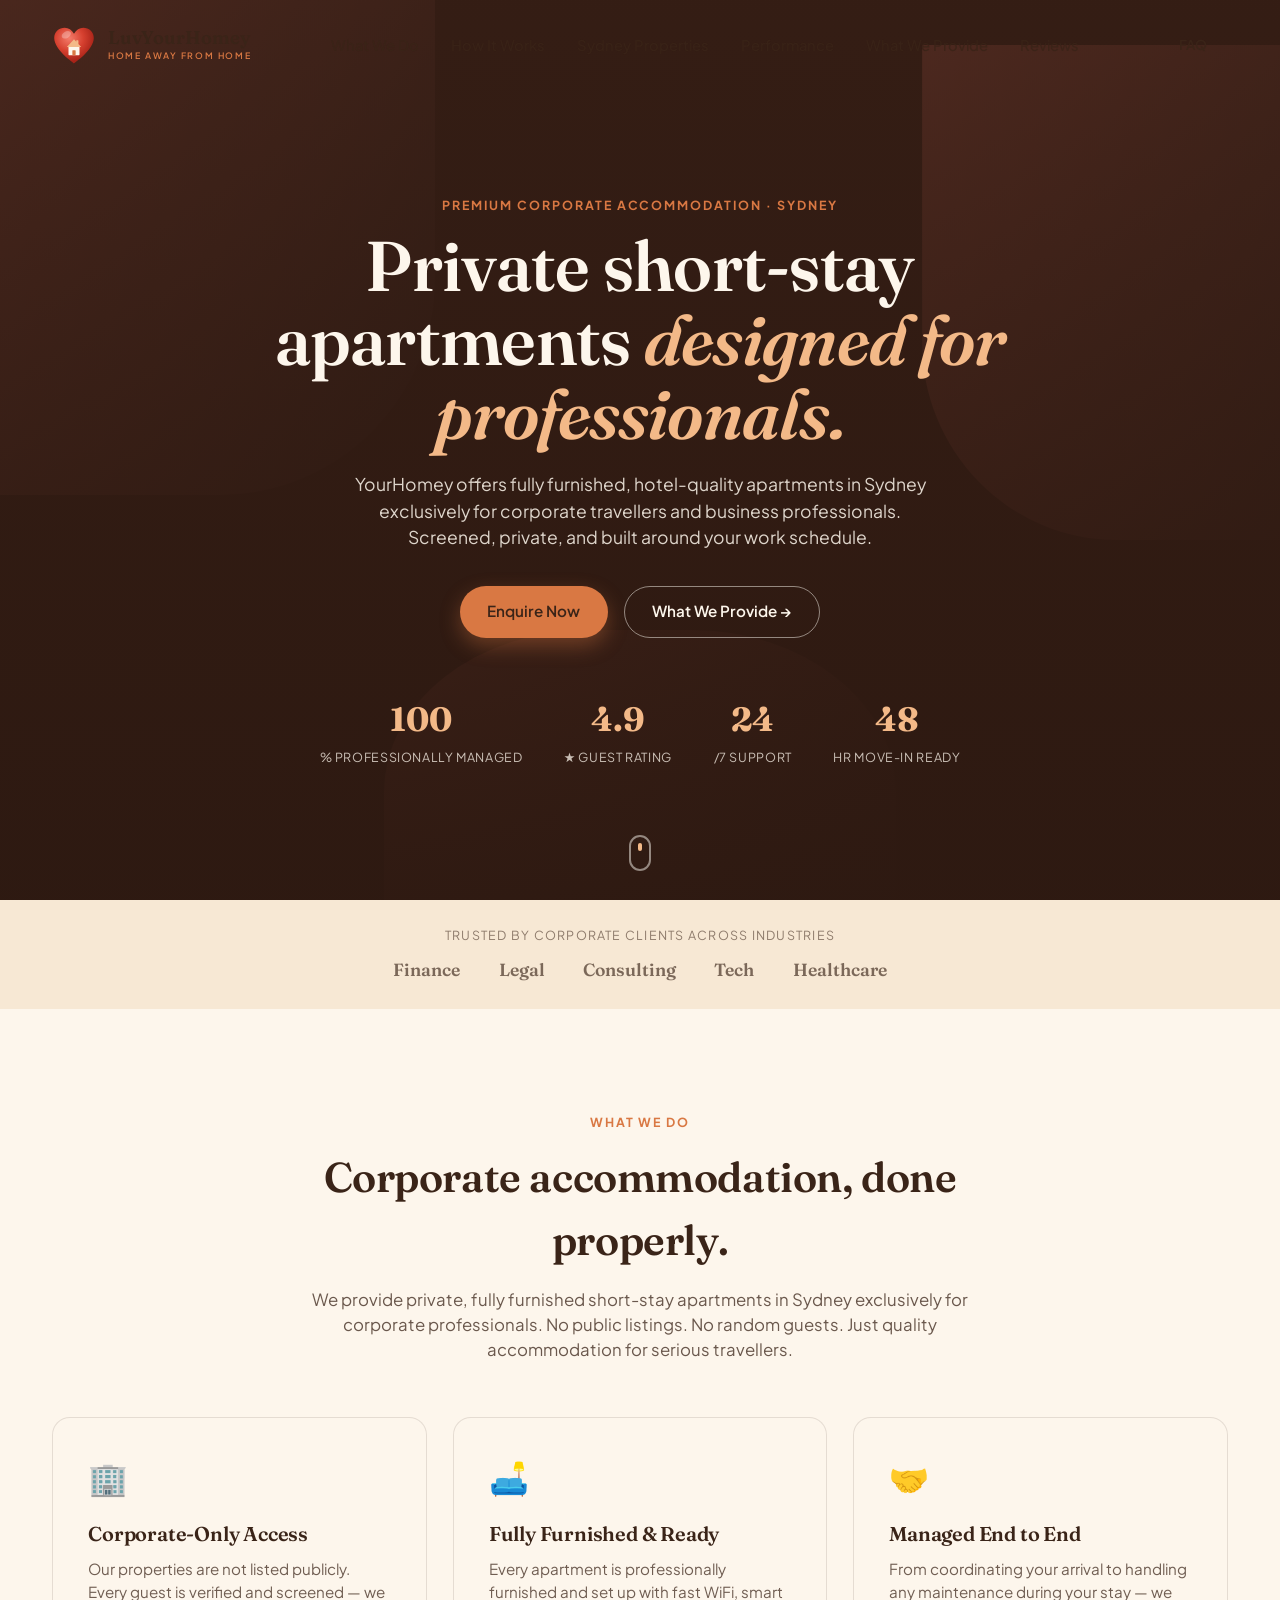
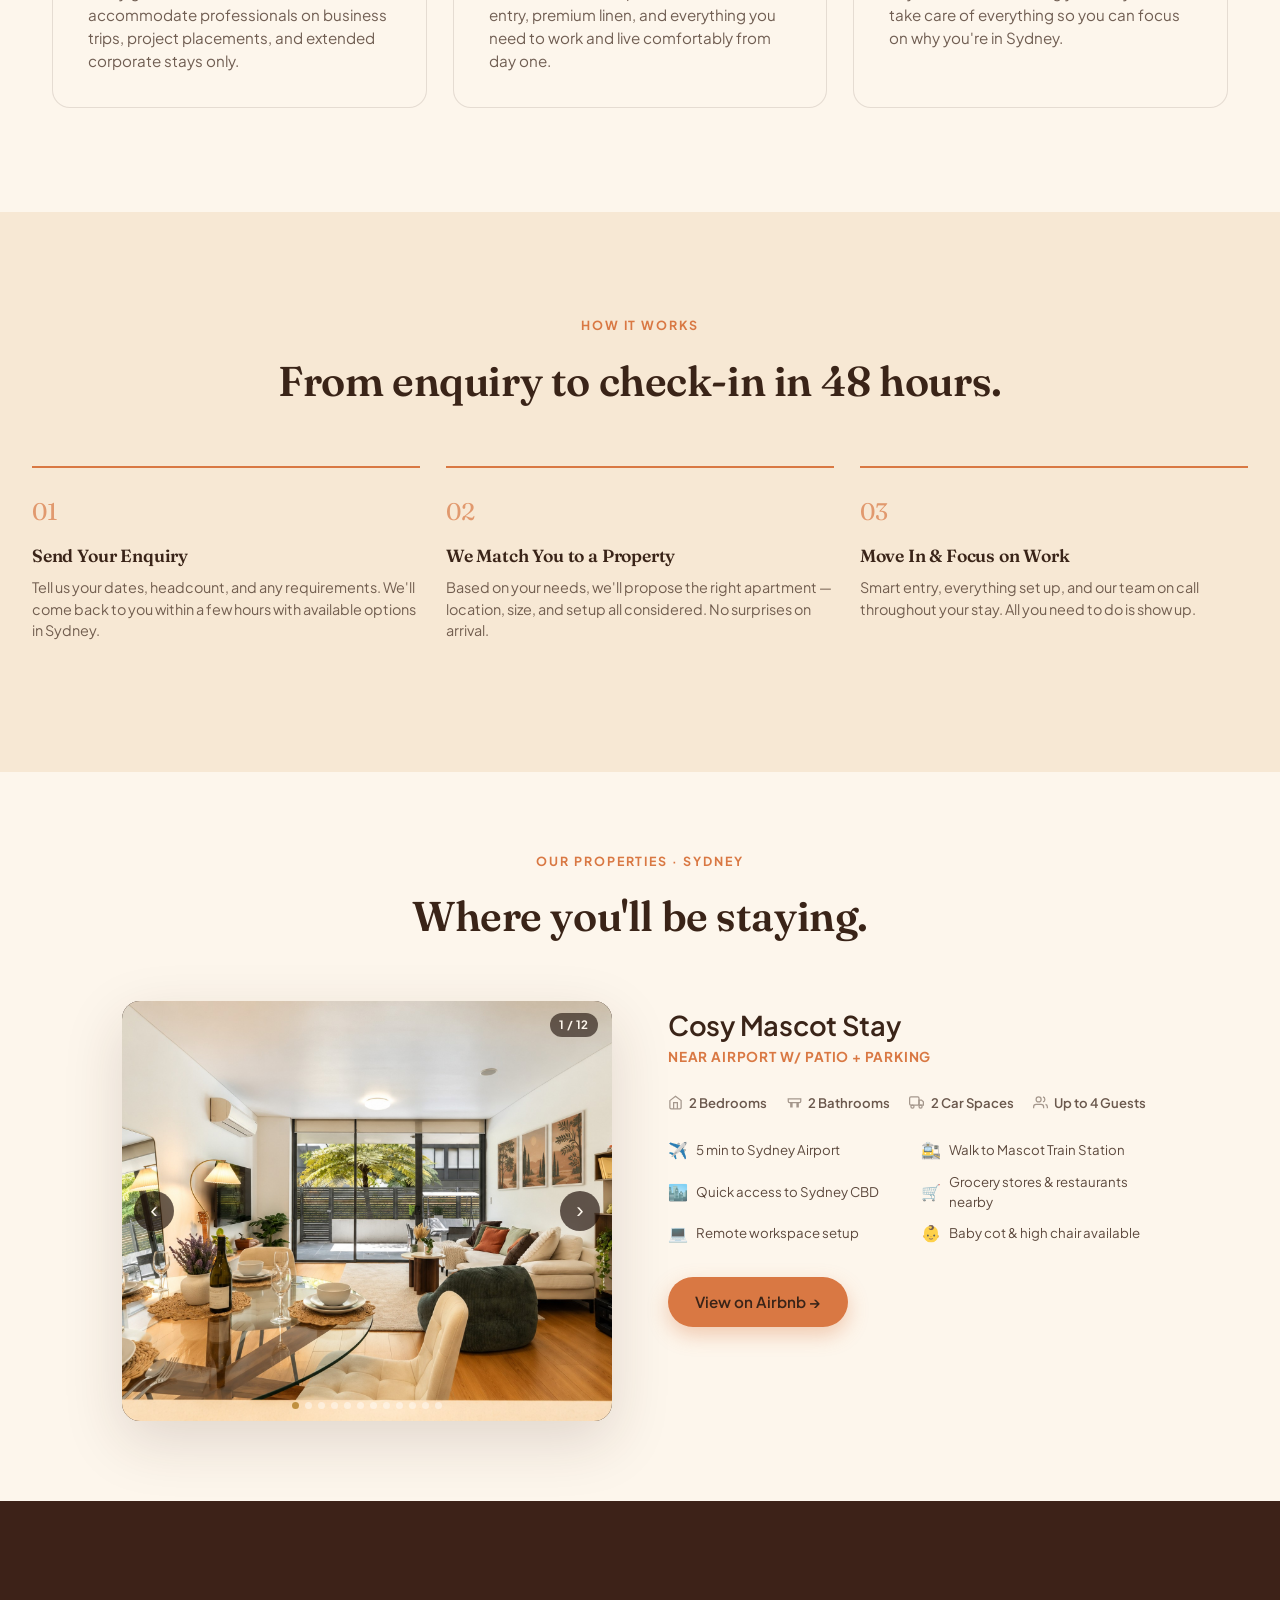
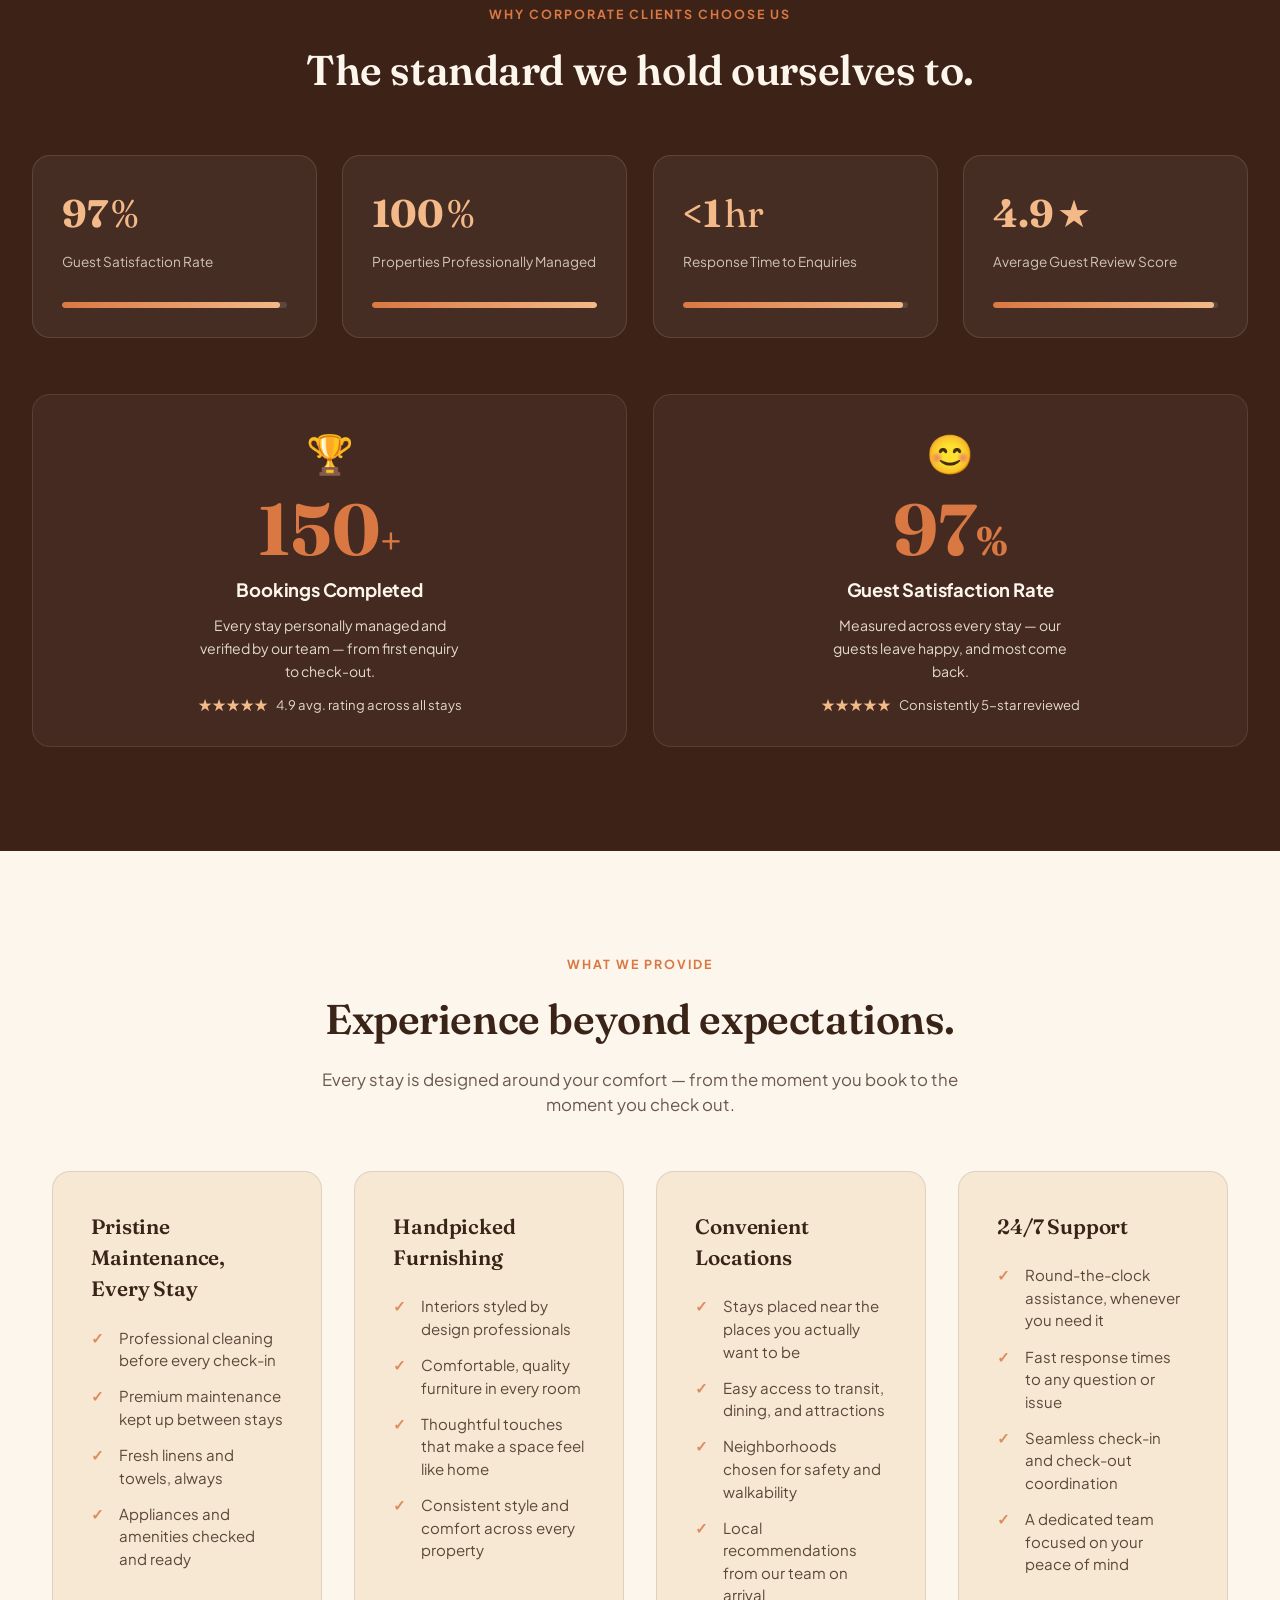
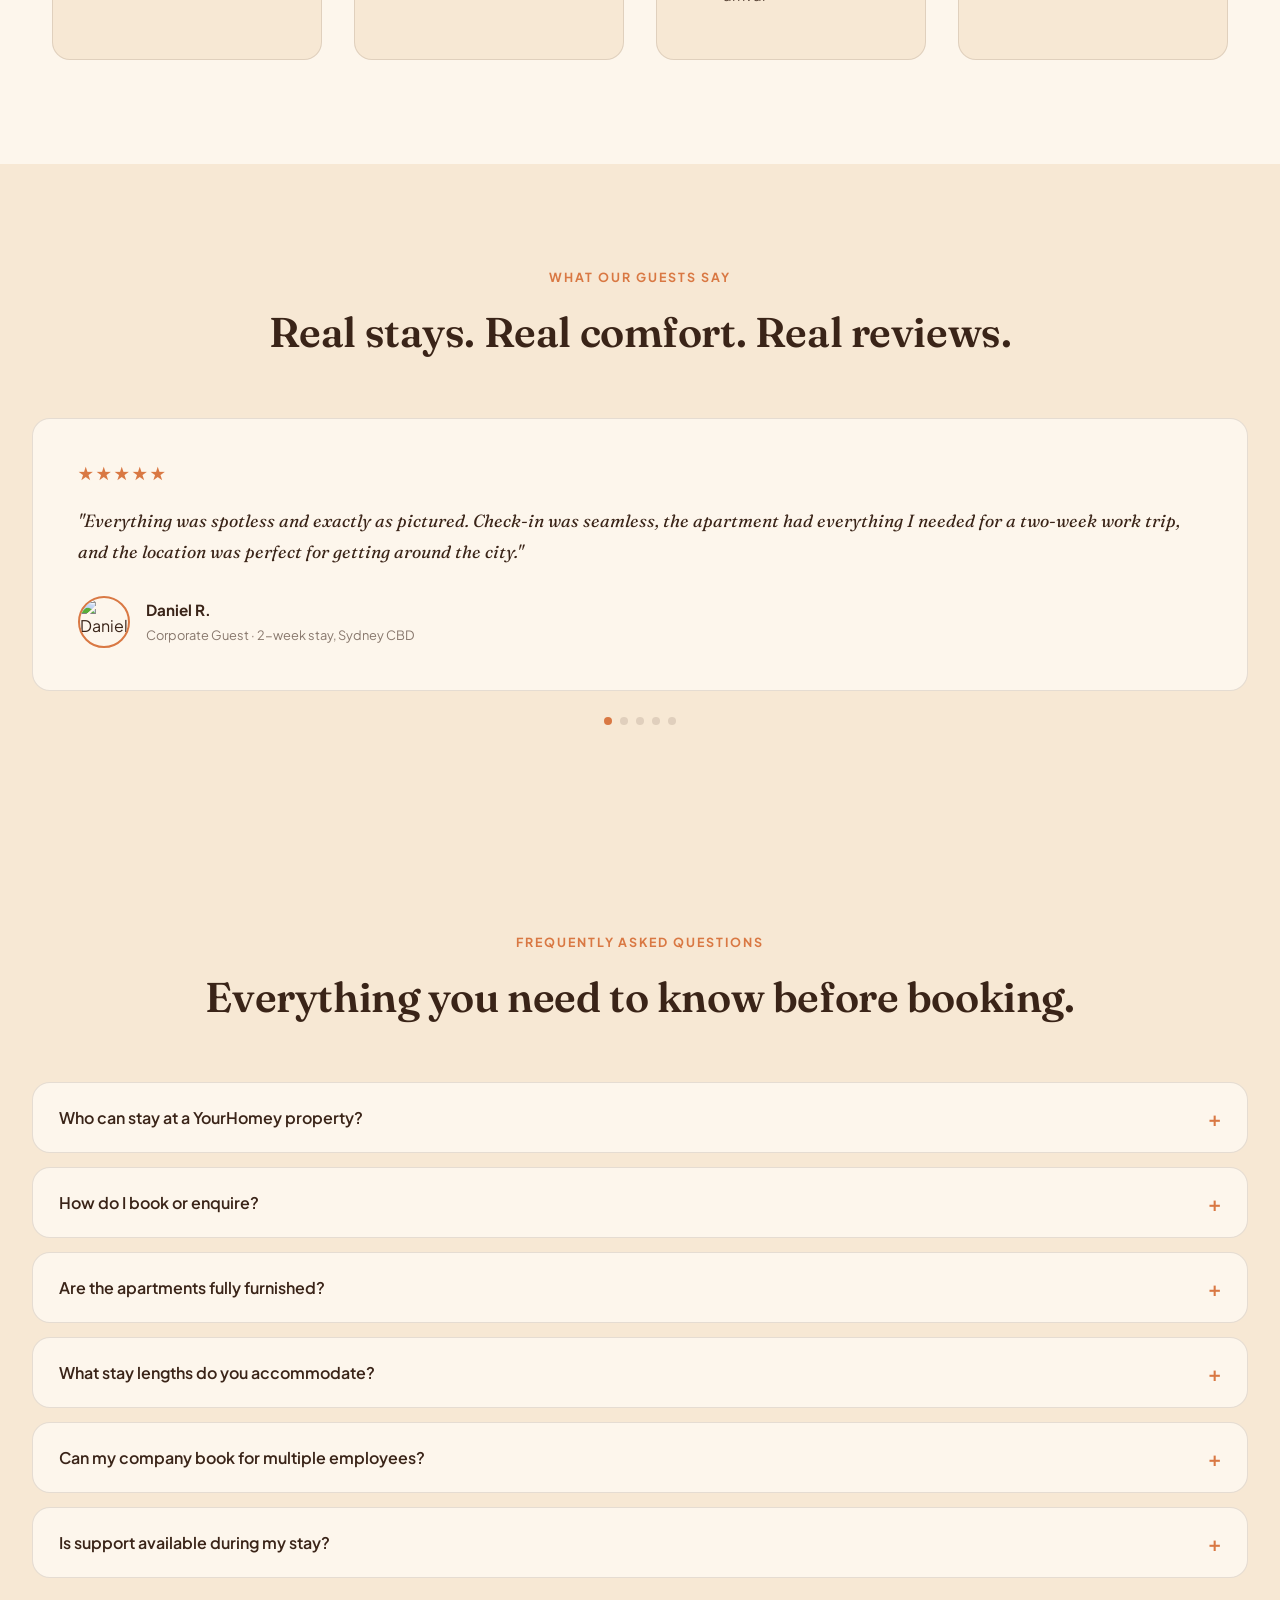
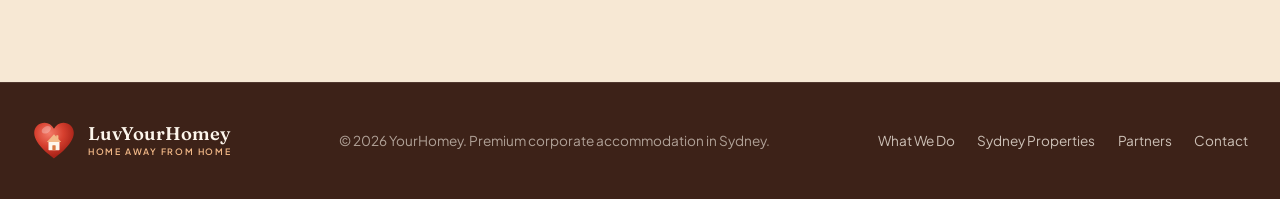
==== commit cc8835e7: "Update satisfaction rate to 97% and response time to under 1 hour Co-Authored-By: Claude Sonnet 4.6 " ====
--- a/index.html
+++ b/index.html
@@ -215,9 +215,9 @@
   </div>
   <div class="numbers-grid">
     <div class="num-card">
-      <div class="num-big"><strong data-count="86">0</strong><span>%</span></div>
+      <div class="num-big"><strong data-count="97">0</strong><span>%</span></div>
       <p>Guest Satisfaction Rate</p>
-      <div class="bar"><span style="width:86%"></span></div>
+      <div class="bar"><span style="width:97%"></span></div>
     </div>
     <div class="num-card">
       <div class="num-big"><strong data-count="100">0</strong><span>%</span></div>
@@ -225,9 +225,9 @@
       <div class="bar"><span style="width:100%"></span></div>
     </div>
     <div class="num-card">
-      <div class="num-big"><strong data-count="48">0</strong><span>hrs</span></div>
-      <p>Hour Average Response to Enquiries</p>
-      <div class="bar"><span style="width:80%"></span></div>
+      <div class="num-big"><strong>&lt;1</strong><span>hr</span></div>
+      <p>Response Time to Enquiries</p>
+      <div class="bar"><span style="width:98%"></span></div>
     </div>
     <div class="num-card">
       <div class="num-big"><strong data-count="4.9" data-decimal="1">0</strong><span>★</span></div>
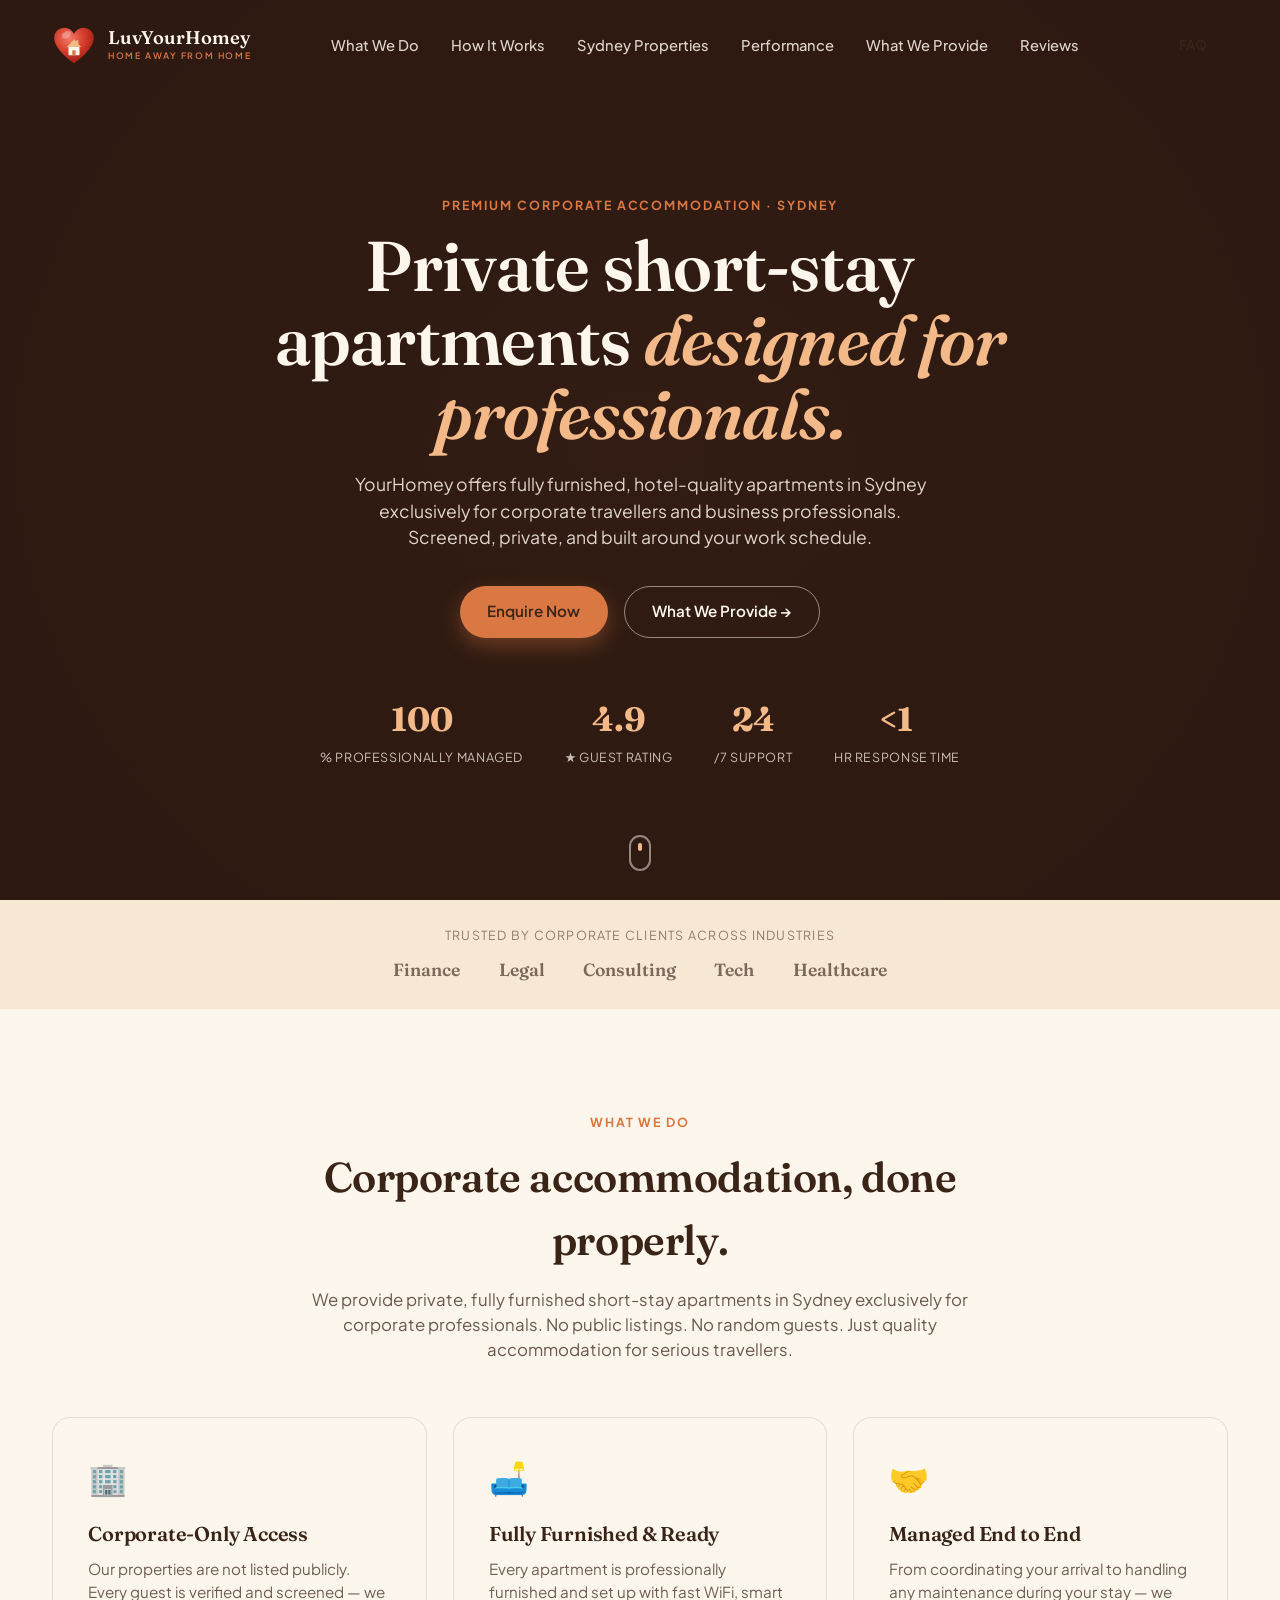
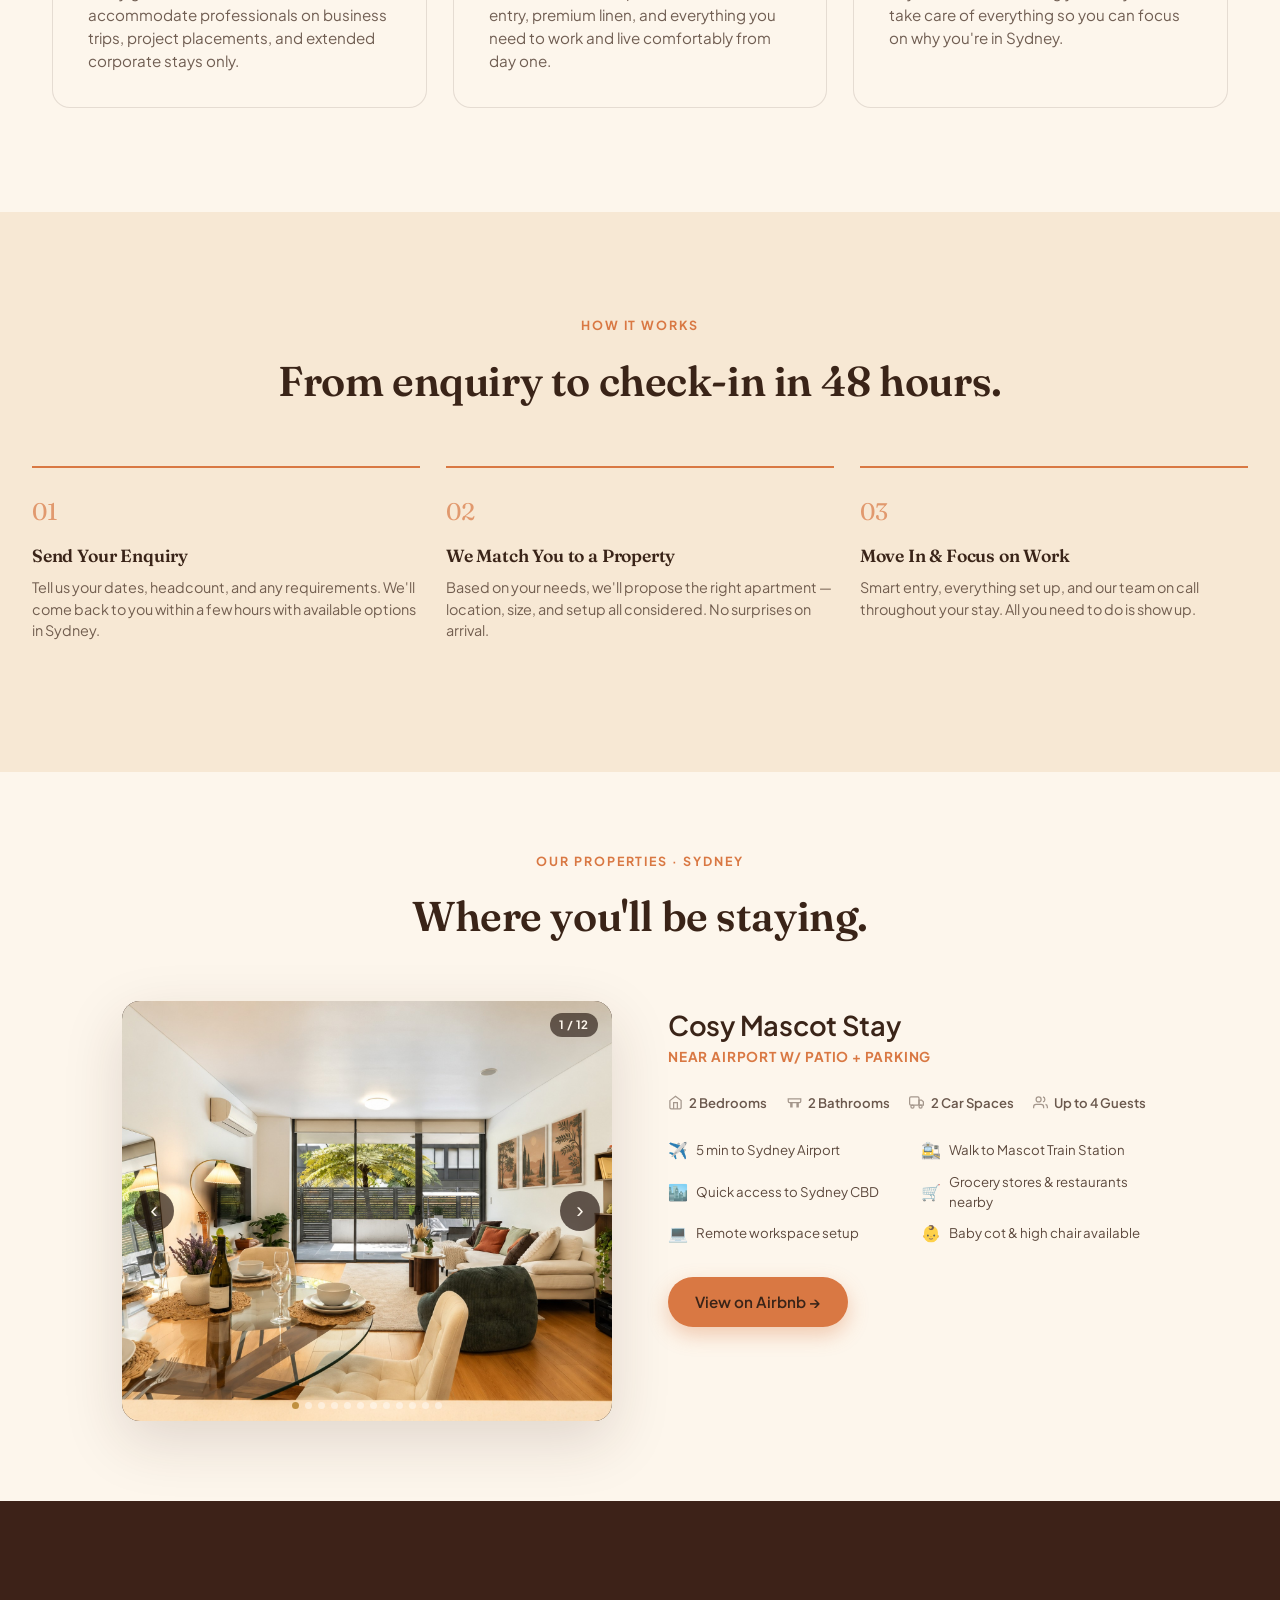
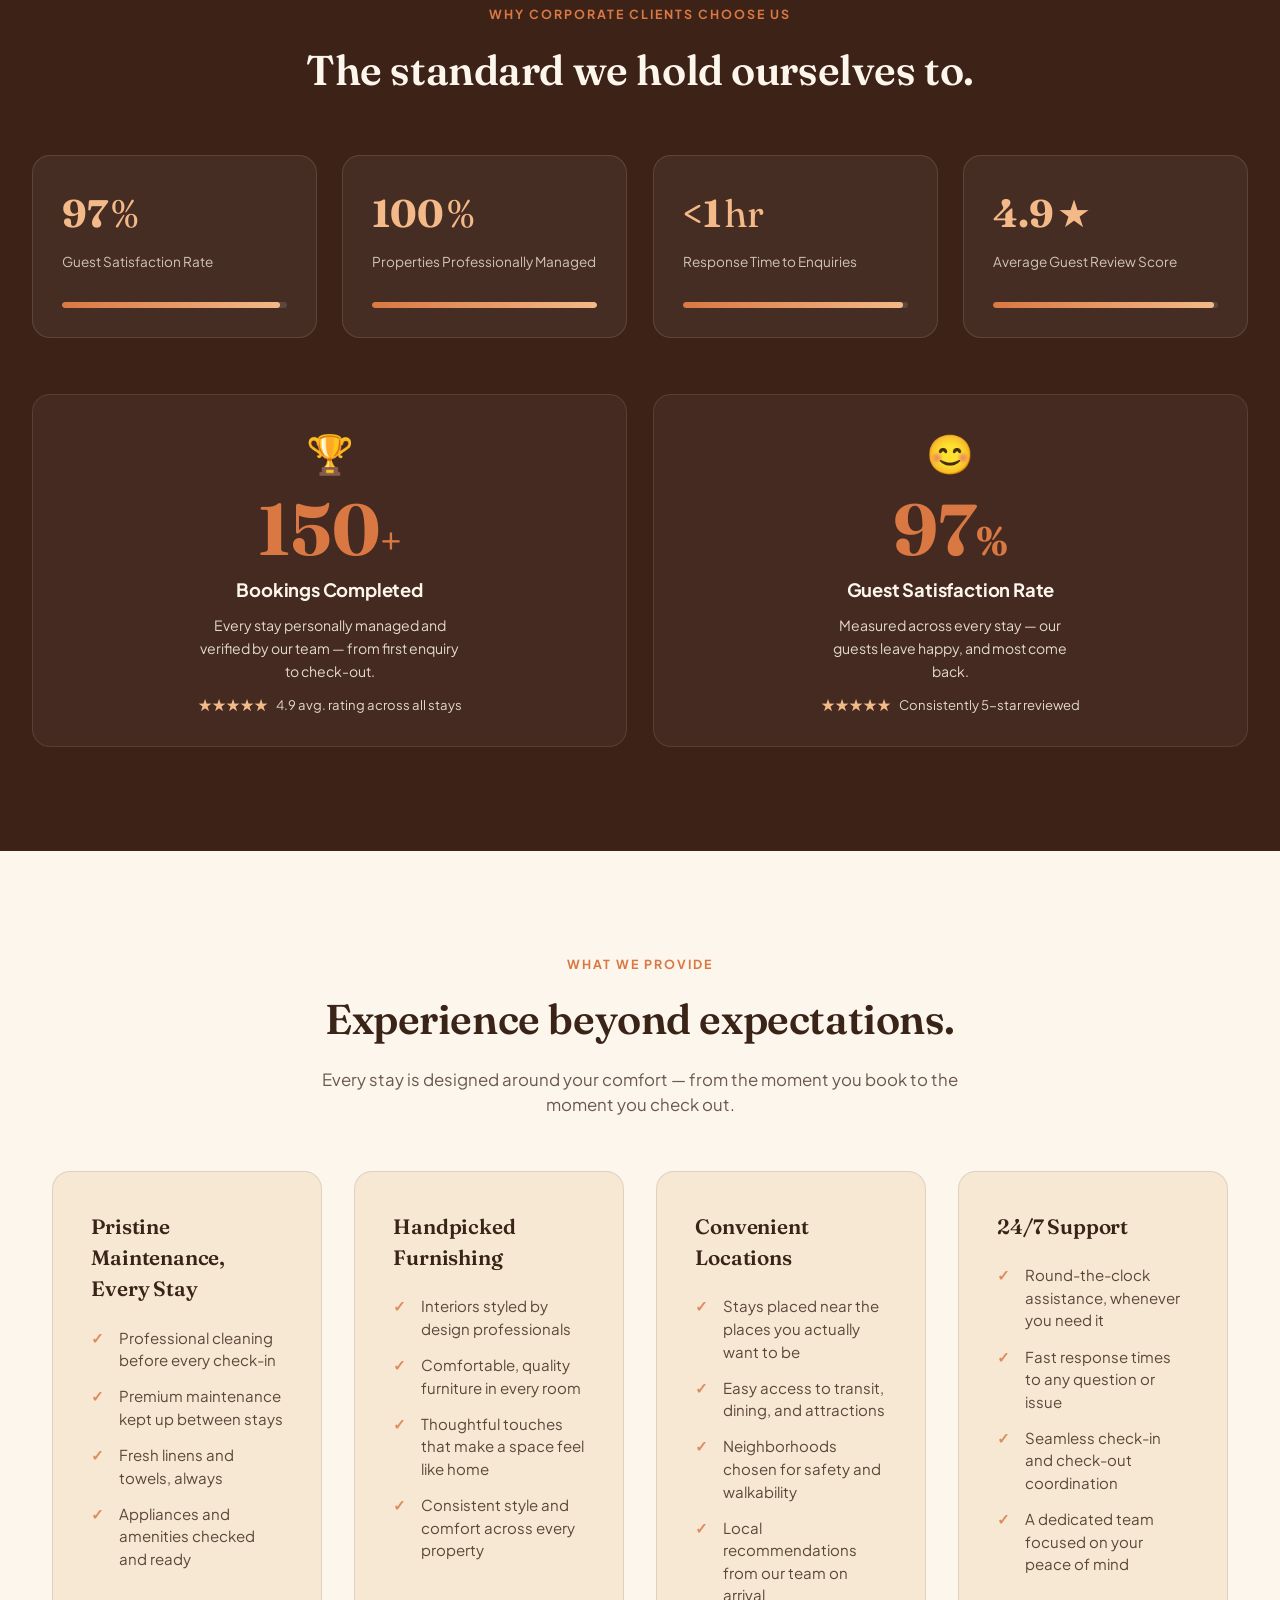
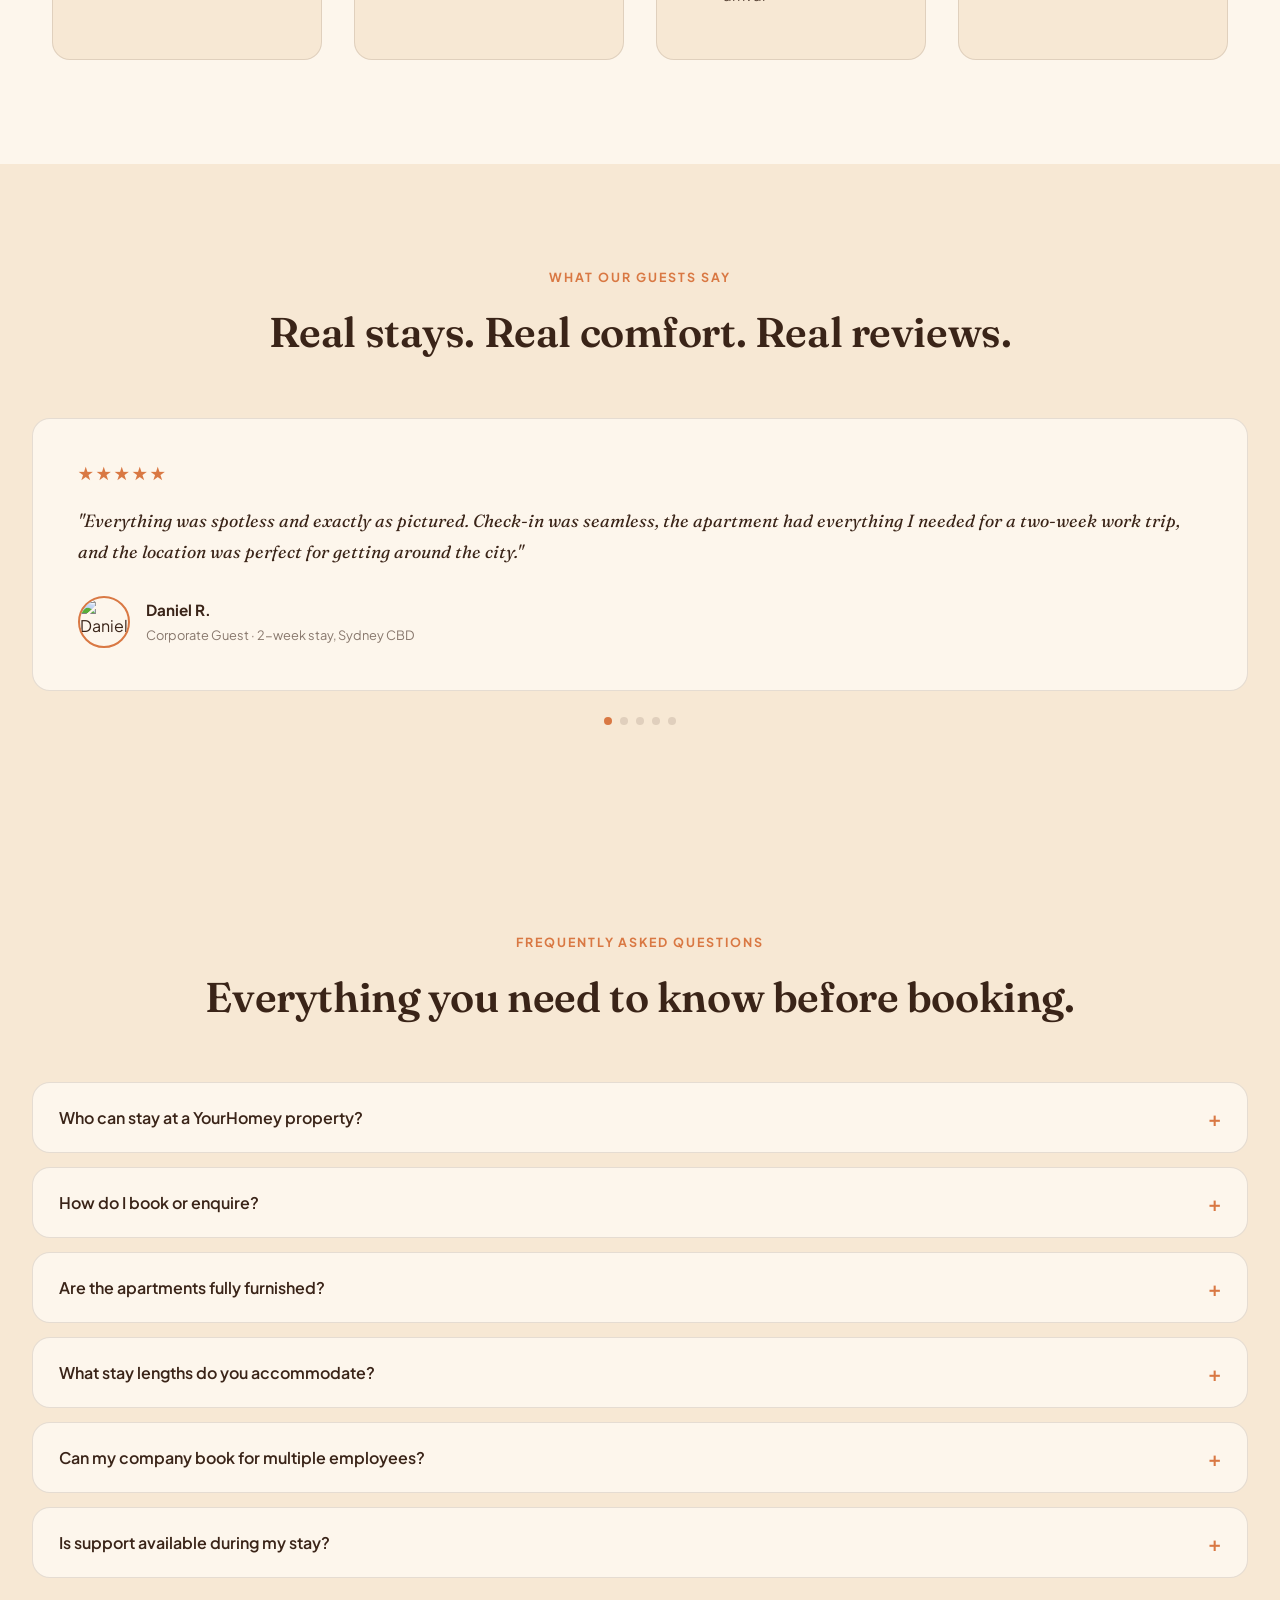
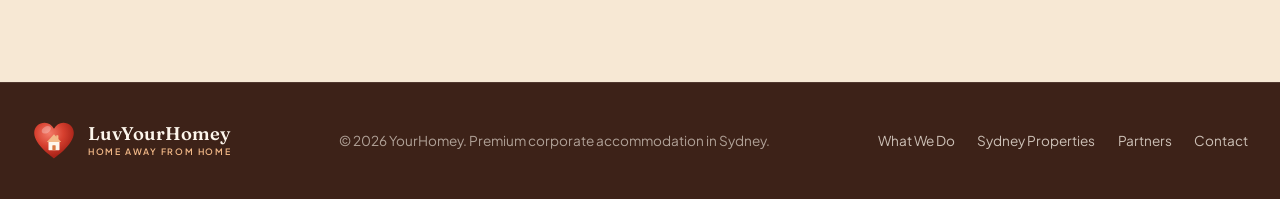
==== commit 7cc300bd: "Fix mobile overflow on partner-grid and hero stat - Add grid-template-columns: 1fr to .partner-grid " ====
--- a/index.html
+++ b/index.html
@@ -84,7 +84,7 @@
       <div><strong data-count="100">0</strong><span>% Professionally Managed</span></div>
       <div><strong data-count="4.9" data-decimal="1">0</strong><span>★ Guest Rating</span></div>
       <div><strong data-count="24">0</strong><span>/7 Support</span></div>
-      <div><strong data-count="48">0</strong><span>hr Move-In Ready</span></div>
+      <div><strong>&lt;1</strong><span>hr Response Time</span></div>
     </div>
   </div>
   <a href="#what-we-do" class="scroll-cue" aria-label="Scroll down"><span></span></a>
--- a/styles.css
+++ b/styles.css
@@ -68,19 +68,22 @@
 .logo-new { gap: 0.75rem; }
 .logo-icon { width: 44px; height: auto; flex-shrink:0; }
 .logo-text-wrap { display:flex; flex-direction:column; gap:1px; }
-.logo-name { font-family: var(--font-display); font-size: 1.15rem; font-weight:600; color: var(--ink); line-height:1.1; }
+.logo-name { font-family: var(--font-display); font-size: 1.15rem; font-weight:600; color: var(--cream); line-height:1.1; transition: color 0.35s; }
+.nav.scrolled .logo-name { color: var(--ink); }
 .footer-inner .logo-name { color: var(--cream); }
 .logo-tagline { font-size: 0.55rem; letter-spacing: 0.18em; text-transform:uppercase; color: var(--gold); font-family: var(--font-body); font-weight:600; }
 .footer-inner .logo-tagline { color: var(--gold-light); }
-.nav-links { display:flex; gap:2rem; flex:1; justify-content:center; font-size:0.92rem; font-weight:500; }
-.nav-links a { position:relative; opacity:0.85; transition:opacity 0.2s; }
+.nav-links { display:flex; gap:2rem; flex:1; justify-content:center; font-size:0.92rem; font-weight:500; color: var(--cream); transition: color 0.35s; }
+.nav.scrolled .nav-links { color: var(--ink); }
+.nav-links a { position:relative; opacity:0.85; transition:opacity 0.2s; color: inherit; }
 .nav-links a:hover { opacity:1; }
 .nav-links a::after {
   content:''; position:absolute; left:0; bottom:-6px; width:0; height:2px; background:var(--gold); transition:width 0.25s;
 }
 .nav-links a:hover::after { width:100%; }
 .burger { display:none; flex-direction:column; gap:4px; background:none; border:none; cursor:pointer; padding:8px; }
-.burger span { width:22px; height:2px; background:var(--ink); border-radius:2px; }
+.burger span { width:22px; height:2px; background:var(--cream); border-radius:2px; transition: background 0.35s; }
+.nav.scrolled .burger span { background:var(--ink); }
 
 /* ---------- BUTTONS ---------- */
 .btn {
@@ -104,16 +107,48 @@
 }
 .hero-bg { position:absolute; inset:0; z-index:0; }
 .hero-bg::after {
-  content:''; position:absolute; inset:0;
-  background: linear-gradient(180deg, rgba(45,25,17,0.55) 0%, rgba(45,25,17,0.78) 55%, rgba(45,25,17,0.96) 100%);
-}
-.hero-img { position:absolute; background-size:cover; background-position:center; filter: saturate(0.9); }
-.img-a { top:-5%; left:-8%; width:42%; height:60%; border-radius: 0 0 40% 0;
-  background-image: linear-gradient(120deg, #7a3b2e, #3d2218), url('https://images.unsplash.com/photo-1556912172-45b7abe8b7e1?w=900&q=60'); background-blend-mode:overlay; }
-.img-b { top:5%; right:-10%; width:38%; height:55%; border-radius: 0 0 0 40%;
-  background-image: linear-gradient(120deg, #7a3b2e, #3d2218), url('https://images.unsplash.com/photo-1502672260266-1c1ef2d93688?w=900&q=60'); background-blend-mode:overlay; }
-.img-c { bottom:-15%; left:30%; width:40%; height:45%; border-radius: 40% 40% 0 0;
-  background-image: linear-gradient(120deg, #7a3b2e, #3d2218), url('https://images.unsplash.com/photo-1493809842364-78817add7ffb?w=900&q=60'); background-blend-mode:overlay; }
+  content:''; position:absolute; inset:0; z-index:1;
+  background: radial-gradient(ellipse 55% 70% at 50% 50%, rgba(45,25,17,0.72) 0%, rgba(45,25,17,0.88) 60%, rgba(45,25,17,0.98) 100%);
+}
+.hero-img {
+  position:absolute; background-size:cover; background-position:center;
+  filter: saturate(0.8) brightness(0.95);
+  border-radius: 50%;
+}
+.img-a {
+  top:-18%; left:-14%; width:58%; height:72%;
+  background-image: url('https://images.unsplash.com/photo-1556912172-45b7abe8b7e1?w=900&q=60');
+  mask-image: radial-gradient(ellipse 60% 60% at 38% 38%, black 0%, rgba(0,0,0,0.6) 45%, transparent 72%);
+  -webkit-mask-image: radial-gradient(ellipse 60% 60% at 38% 38%, black 0%, rgba(0,0,0,0.6) 45%, transparent 72%);
+  animation: breatheA 8s ease-in-out infinite;
+}
+.img-b {
+  top:-12%; right:-16%; width:54%; height:68%;
+  background-image: url('https://images.unsplash.com/photo-1502672260266-1c1ef2d93688?w=900&q=60');
+  mask-image: radial-gradient(ellipse 60% 60% at 62% 36%, black 0%, rgba(0,0,0,0.6) 45%, transparent 72%);
+  -webkit-mask-image: radial-gradient(ellipse 60% 60% at 62% 36%, black 0%, rgba(0,0,0,0.6) 45%, transparent 72%);
+  animation: breatheB 10s ease-in-out infinite;
+}
+.img-c {
+  bottom:-22%; left:20%; width:60%; height:60%;
+  background-image: url('https://images.unsplash.com/photo-1493809842364-78817add7ffb?w=900&q=60');
+  mask-image: radial-gradient(ellipse 55% 55% at 50% 65%, black 0%, rgba(0,0,0,0.6) 45%, transparent 72%);
+  -webkit-mask-image: radial-gradient(ellipse 55% 55% at 50% 65%, black 0%, rgba(0,0,0,0.6) 45%, transparent 72%);
+  animation: breatheC 12s ease-in-out infinite;
+}
+@keyframes breatheA {
+  0%,100% { opacity:0.45; transform:translate(0,0) scale(1); }
+  50%      { opacity:0.9;  transform:translate(1%,2%) scale(1.04); }
+}
+@keyframes breatheB {
+  0%,100% { opacity:0.4;  transform:translate(0,0) scale(1); }
+  50%      { opacity:0.88; transform:translate(-1.5%,1.5%) scale(1.035); }
+}
+@keyframes breatheC {
+  0%,100% { opacity:0.35; transform:translate(0,0) scale(1); }
+  50%      { opacity:0.82; transform:translate(0.5%,-2%) scale(1.03); }
+}
+@media (prefers-reduced-motion: reduce) { .img-a,.img-b,.img-c { animation:none; opacity:0.7; } }
 
 .hero-content { position:relative; z-index:2; max-width: 800px; text-align:center; }
 .hero h1 {
@@ -358,6 +393,9 @@
 .reveal.in-view { opacity:1; transform:none; }
 
 /* ---------- RESPONSIVE ---------- */
+/* Prevent horizontal overflow on mobile from hero blobs */
+body { overflow-x: hidden; }
+
 @media (max-width: 980px) {
   .nav-links { display:none; }
   .burger { display:flex; }
@@ -377,6 +415,7 @@
 }
 @media (max-width: 600px) {
   .cards.three, .steps, .portfolio-grid, .numbers-grid { grid-template-columns: 1fr; }
+  .partner-grid { grid-template-columns: 1fr; }
   .hero-stats { gap:1.4rem; }
   .trust-logos { gap:1.2rem; font-size:0.95rem; }
 }
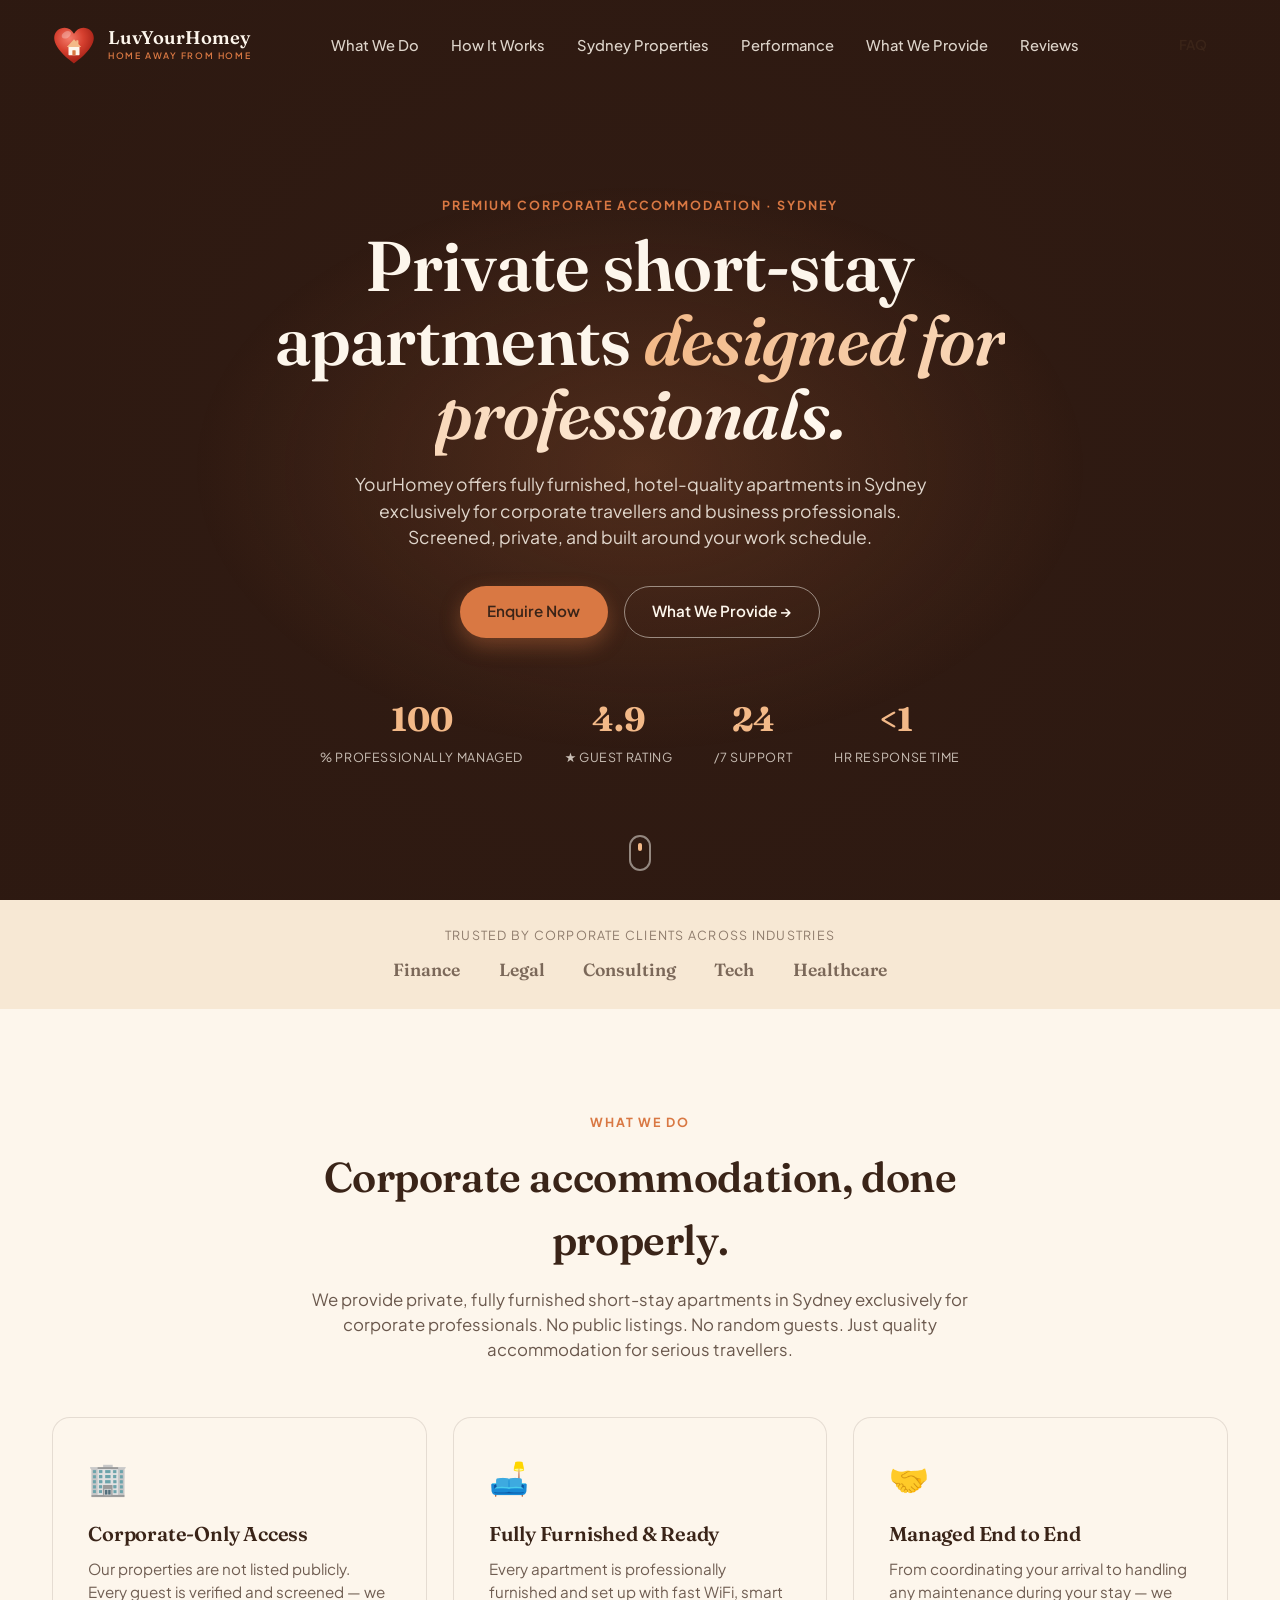
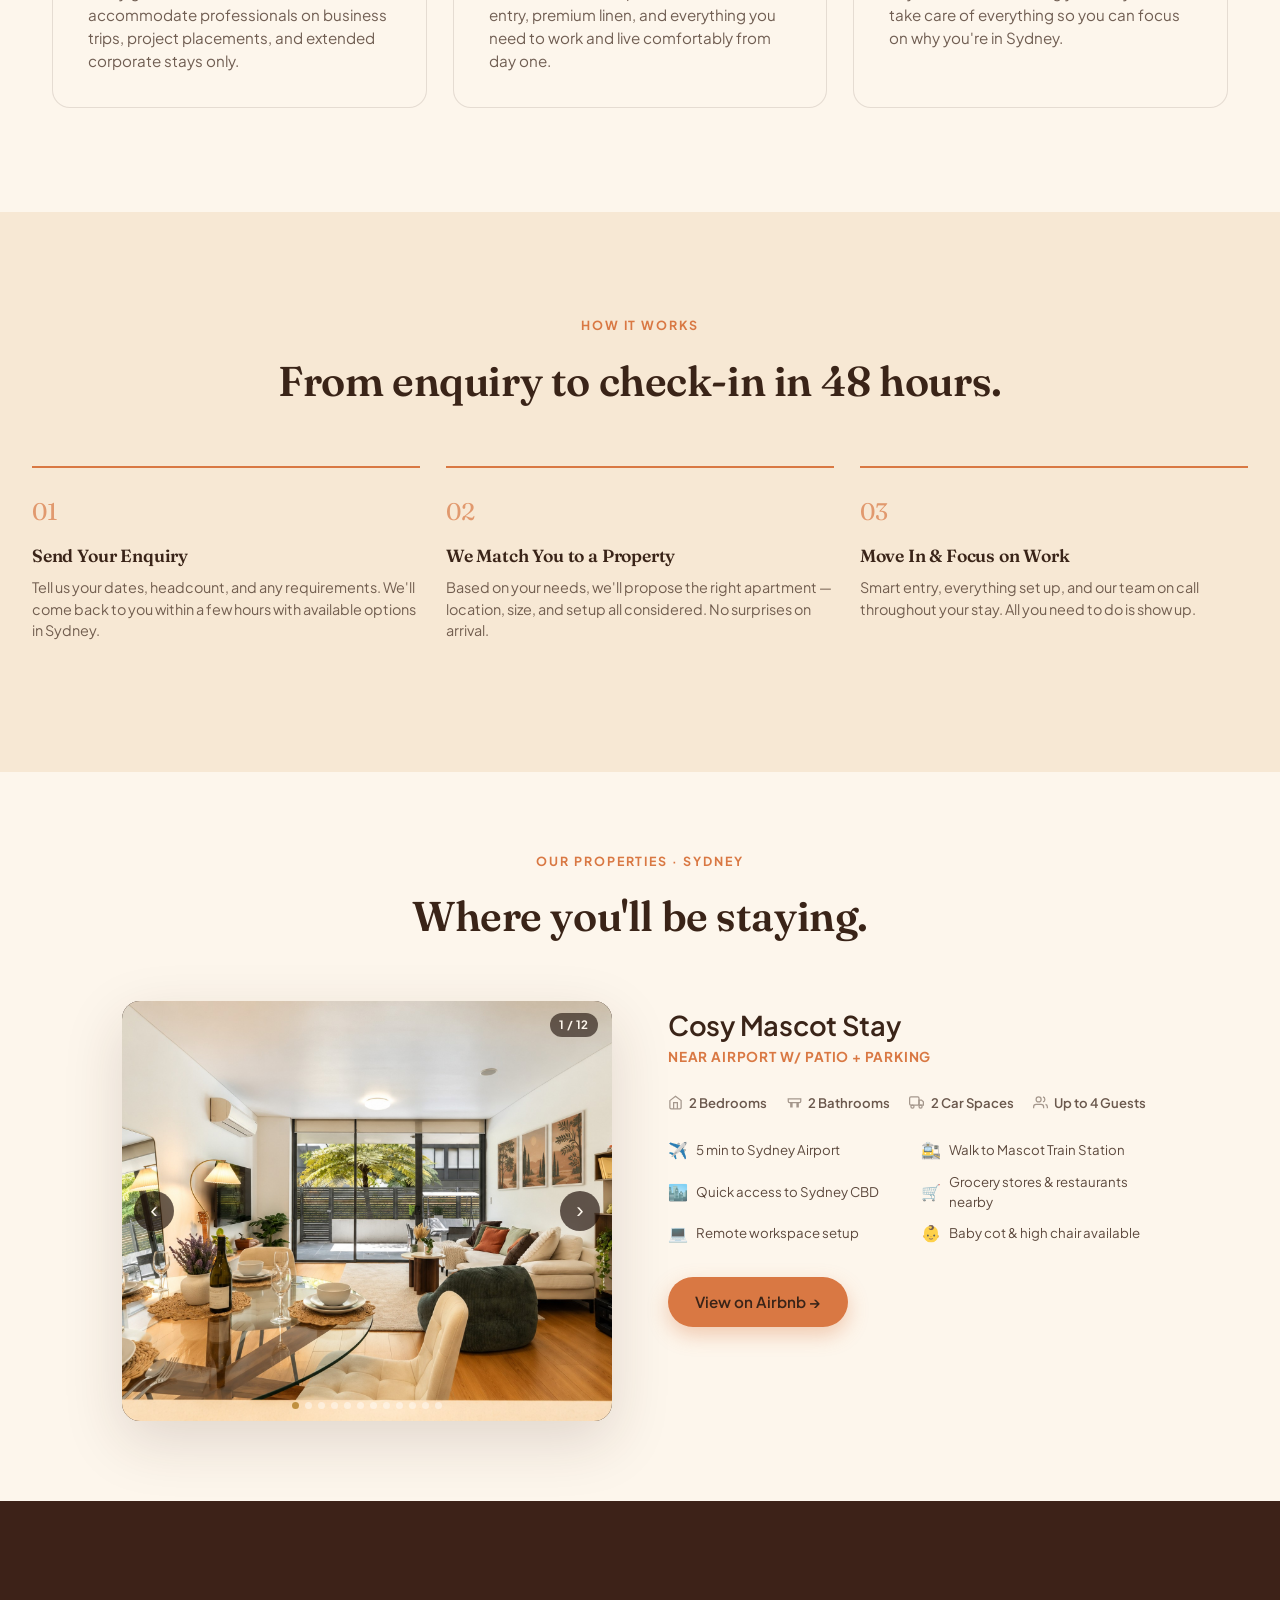
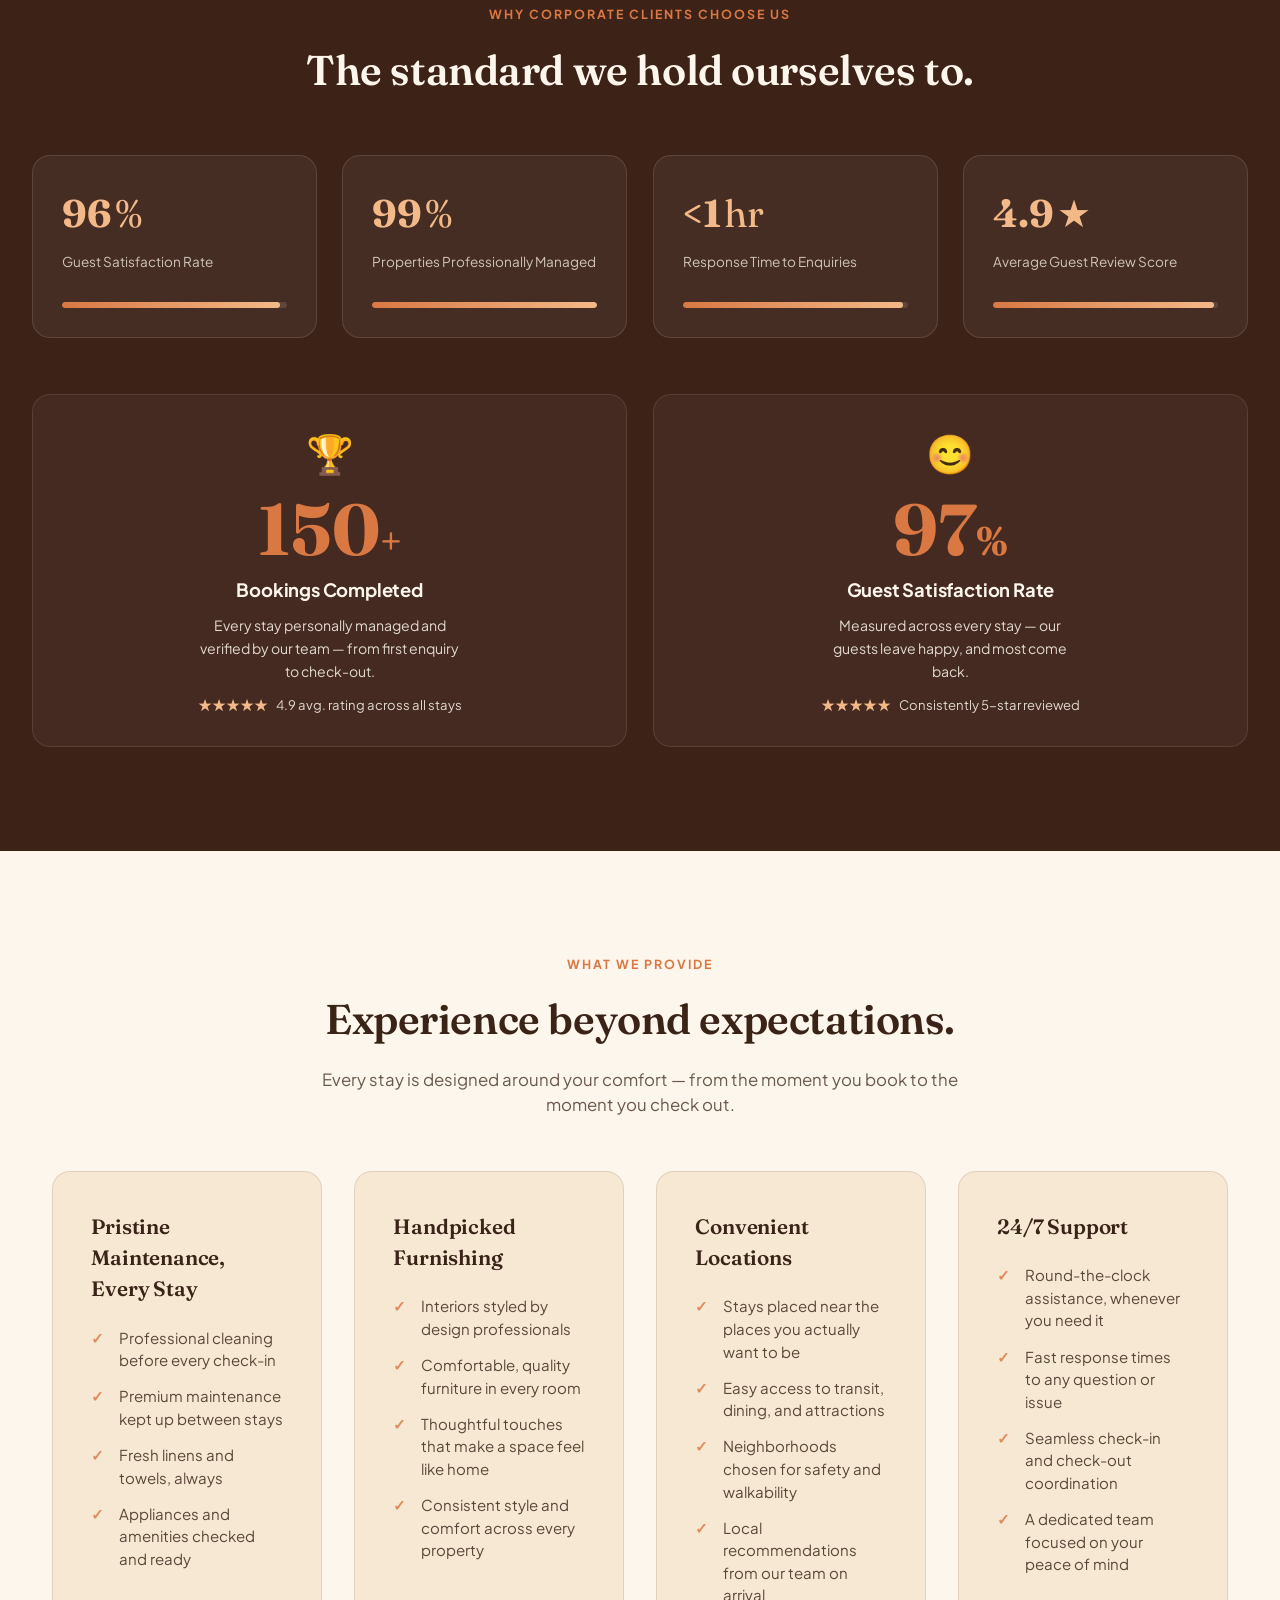
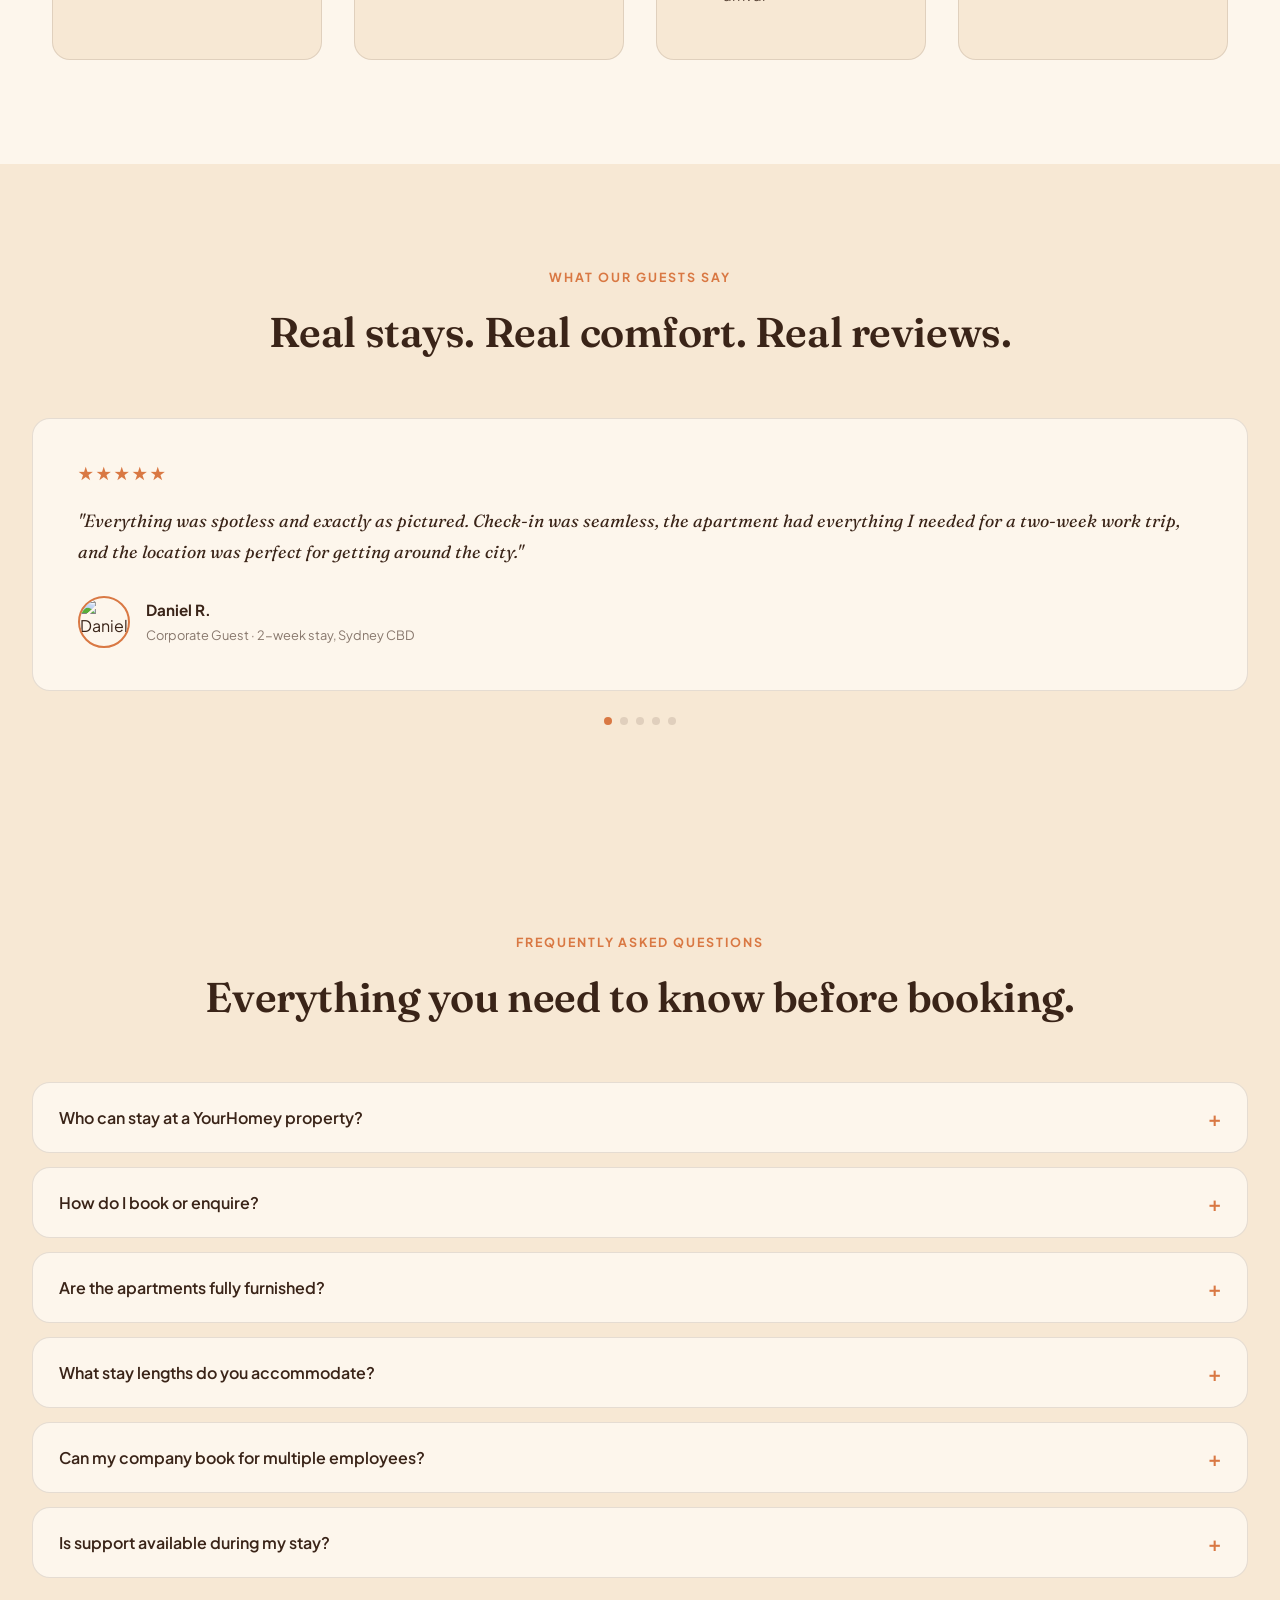
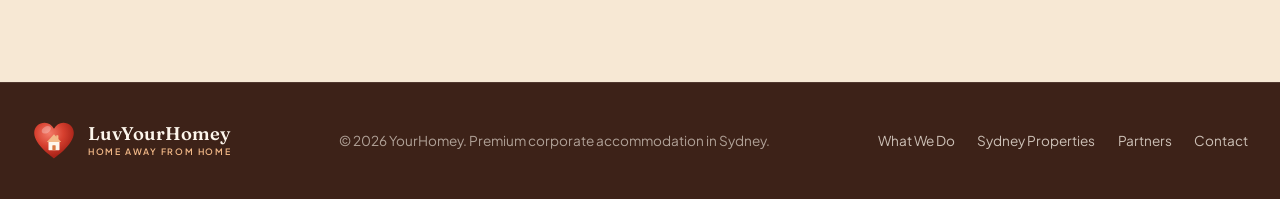
==== commit b093550e: "Hero pizazz: synced breath, particles, glow, shimmer - Sync all 3 blobs to same 9s heroBreath animat" ====
--- a/index.html
+++ b/index.html
@@ -72,6 +72,11 @@
     <div class="hero-img img-b"></div>
     <div class="hero-img img-c"></div>
   </div>
+  <div class="hero-glow"></div>
+  <div class="hero-particles" aria-hidden="true">
+    <span></span><span></span><span></span><span></span>
+    <span></span><span></span><span></span><span></span>
+  </div>
   <div class="hero-content">
     <p class="eyebrow">Premium Corporate Accommodation · Sydney</p>
     <h1>Private short-stay apartments <span class="hl">designed for professionals.</span></h1>
--- a/styles.css
+++ b/styles.css
@@ -120,35 +120,100 @@
   background-image: url('https://images.unsplash.com/photo-1556912172-45b7abe8b7e1?w=900&q=60');
   mask-image: radial-gradient(ellipse 60% 60% at 38% 38%, black 0%, rgba(0,0,0,0.6) 45%, transparent 72%);
   -webkit-mask-image: radial-gradient(ellipse 60% 60% at 38% 38%, black 0%, rgba(0,0,0,0.6) 45%, transparent 72%);
-  animation: breatheA 8s ease-in-out infinite;
+  animation: heroBreath 9s ease-in-out infinite;
 }
 .img-b {
   top:-12%; right:-16%; width:54%; height:68%;
   background-image: url('https://images.unsplash.com/photo-1502672260266-1c1ef2d93688?w=900&q=60');
   mask-image: radial-gradient(ellipse 60% 60% at 62% 36%, black 0%, rgba(0,0,0,0.6) 45%, transparent 72%);
   -webkit-mask-image: radial-gradient(ellipse 60% 60% at 62% 36%, black 0%, rgba(0,0,0,0.6) 45%, transparent 72%);
-  animation: breatheB 10s ease-in-out infinite;
+  animation: heroBreath 9s ease-in-out infinite;
+  transform-origin: 62% 36%;
 }
 .img-c {
   bottom:-22%; left:20%; width:60%; height:60%;
   background-image: url('https://images.unsplash.com/photo-1493809842364-78817add7ffb?w=900&q=60');
   mask-image: radial-gradient(ellipse 55% 55% at 50% 65%, black 0%, rgba(0,0,0,0.6) 45%, transparent 72%);
   -webkit-mask-image: radial-gradient(ellipse 55% 55% at 50% 65%, black 0%, rgba(0,0,0,0.6) 45%, transparent 72%);
-  animation: breatheC 12s ease-in-out infinite;
-}
-@keyframes breatheA {
-  0%,100% { opacity:0.45; transform:translate(0,0) scale(1); }
-  50%      { opacity:0.9;  transform:translate(1%,2%) scale(1.04); }
-}
-@keyframes breatheB {
-  0%,100% { opacity:0.4;  transform:translate(0,0) scale(1); }
-  50%      { opacity:0.88; transform:translate(-1.5%,1.5%) scale(1.035); }
-}
-@keyframes breatheC {
-  0%,100% { opacity:0.35; transform:translate(0,0) scale(1); }
-  50%      { opacity:0.82; transform:translate(0.5%,-2%) scale(1.03); }
-}
-@media (prefers-reduced-motion: reduce) { .img-a,.img-b,.img-c { animation:none; opacity:0.7; } }
+  animation: heroBreath 9s ease-in-out infinite;
+  transform-origin: 50% 65%;
+}
+@keyframes heroBreath {
+  0%,100% { opacity:0.05; transform:scale(0.94); }
+  50%      { opacity:1;    transform:scale(1.1); }
+}
+
+/* Ambient glow orb behind hero content */
+.hero-glow {
+  position:absolute; inset:0; z-index:1; pointer-events:none;
+  background: radial-gradient(ellipse 50% 45% at 50% 52%, rgba(217,120,67,0.18) 0%, transparent 70%);
+  animation: glowPulse 9s ease-in-out infinite;
+}
+@keyframes glowPulse {
+  0%,100% { opacity:0.3; transform:scale(0.9); }
+  50%      { opacity:1;   transform:scale(1.08); }
+}
+
+/* Floating gold particles */
+.hero-particles { position:absolute; inset:0; z-index:1; pointer-events:none; overflow:hidden; }
+.hero-particles span {
+  position:absolute; border-radius:50%;
+  background: var(--gold-light); opacity:0;
+  animation: particleFloat linear infinite;
+}
+.hero-particles span:nth-child(1)  { width:4px;  height:4px;  left:12%;  bottom:-5%; animation-duration:14s; animation-delay:0s;    }
+.hero-particles span:nth-child(2)  { width:3px;  height:3px;  left:28%;  bottom:-5%; animation-duration:17s; animation-delay:3s;    }
+.hero-particles span:nth-child(3)  { width:5px;  height:5px;  left:44%;  bottom:-5%; animation-duration:12s; animation-delay:6s;    }
+.hero-particles span:nth-child(4)  { width:3px;  height:3px;  left:62%;  bottom:-5%; animation-duration:16s; animation-delay:1.5s;  }
+.hero-particles span:nth-child(5)  { width:4px;  height:4px;  left:76%;  bottom:-5%; animation-duration:13s; animation-delay:4.5s;  }
+.hero-particles span:nth-child(6)  { width:2px;  height:2px;  left:88%;  bottom:-5%; animation-duration:18s; animation-delay:2s;    }
+.hero-particles span:nth-child(7)  { width:3px;  height:3px;  left:7%;   bottom:-5%; animation-duration:15s; animation-delay:7s;    }
+.hero-particles span:nth-child(8)  { width:5px;  height:5px;  left:55%;  bottom:-5%; animation-duration:11s; animation-delay:9s;    }
+@keyframes particleFloat {
+  0%   { opacity:0;    transform:translateY(0)    scale(1);   }
+  10%  { opacity:0.65; }
+  85%  { opacity:0.4;  }
+  100% { opacity:0;    transform:translateY(-105vh) scale(0.5); }
+}
+
+/* Hero headline glow */
+.hero h1 { text-shadow: 0 0 60px rgba(217,120,67,0.0); animation: headlineGlow 9s ease-in-out infinite; }
+@keyframes headlineGlow {
+  0%,100% { text-shadow: 0 0 40px rgba(217,120,67,0.0); }
+  50%      { text-shadow: 0 0 80px rgba(217,120,67,0.35), 0 2px 30px rgba(217,120,67,0.15); }
+}
+
+/* Gold shimmer on the italic highlight */
+.hl {
+  background: linear-gradient(90deg, var(--gold-light) 0%, #fff8ee 48%, var(--gold-light) 100%);
+  background-size: 200% auto;
+  -webkit-background-clip: text; background-clip: text;
+  -webkit-text-fill-color: transparent;
+  animation: shimmer 4s linear infinite;
+}
+@keyframes shimmer {
+  0%   { background-position: 200% center; }
+  100% { background-position: -200% center; }
+}
+
+/* Hero stats float-in entrance */
+.hero-stats div {
+  animation: statRise 0.7s cubic-bezier(0.22,1,0.36,1) both;
+}
+.hero-stats div:nth-child(1) { animation-delay: 0.1s; }
+.hero-stats div:nth-child(2) { animation-delay: 0.22s; }
+.hero-stats div:nth-child(3) { animation-delay: 0.34s; }
+.hero-stats div:nth-child(4) { animation-delay: 0.46s; }
+@keyframes statRise {
+  from { opacity:0; transform:translateY(16px); }
+  to   { opacity:1; transform:translateY(0); }
+}
+
+@media (prefers-reduced-motion: reduce) {
+  .img-a,.img-b,.img-c { animation:none; opacity:0.7; }
+  .hero-glow,.hero-particles span,.hero h1,.hl { animation:none; }
+  .hero-stats div { animation:none; }
+}
 
 .hero-content { position:relative; z-index:2; max-width: 800px; text-align:center; }
 .hero h1 {
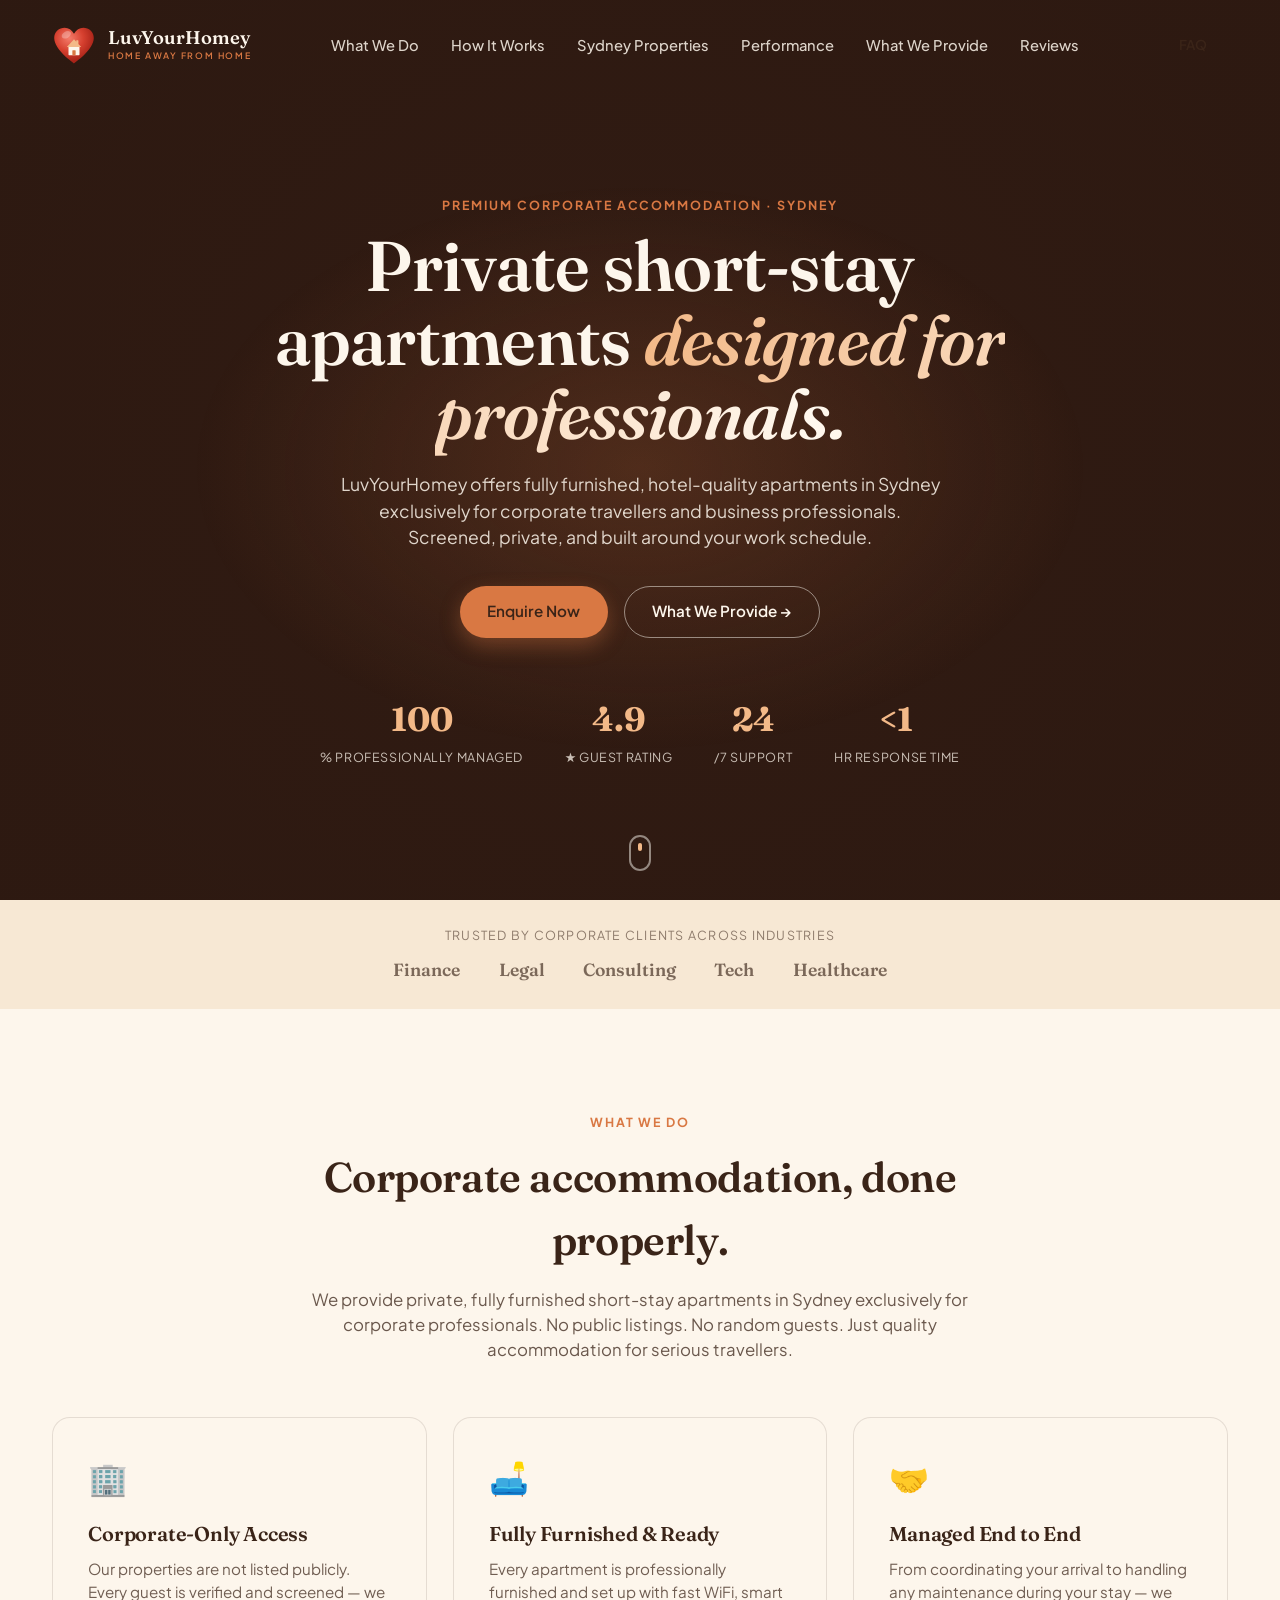
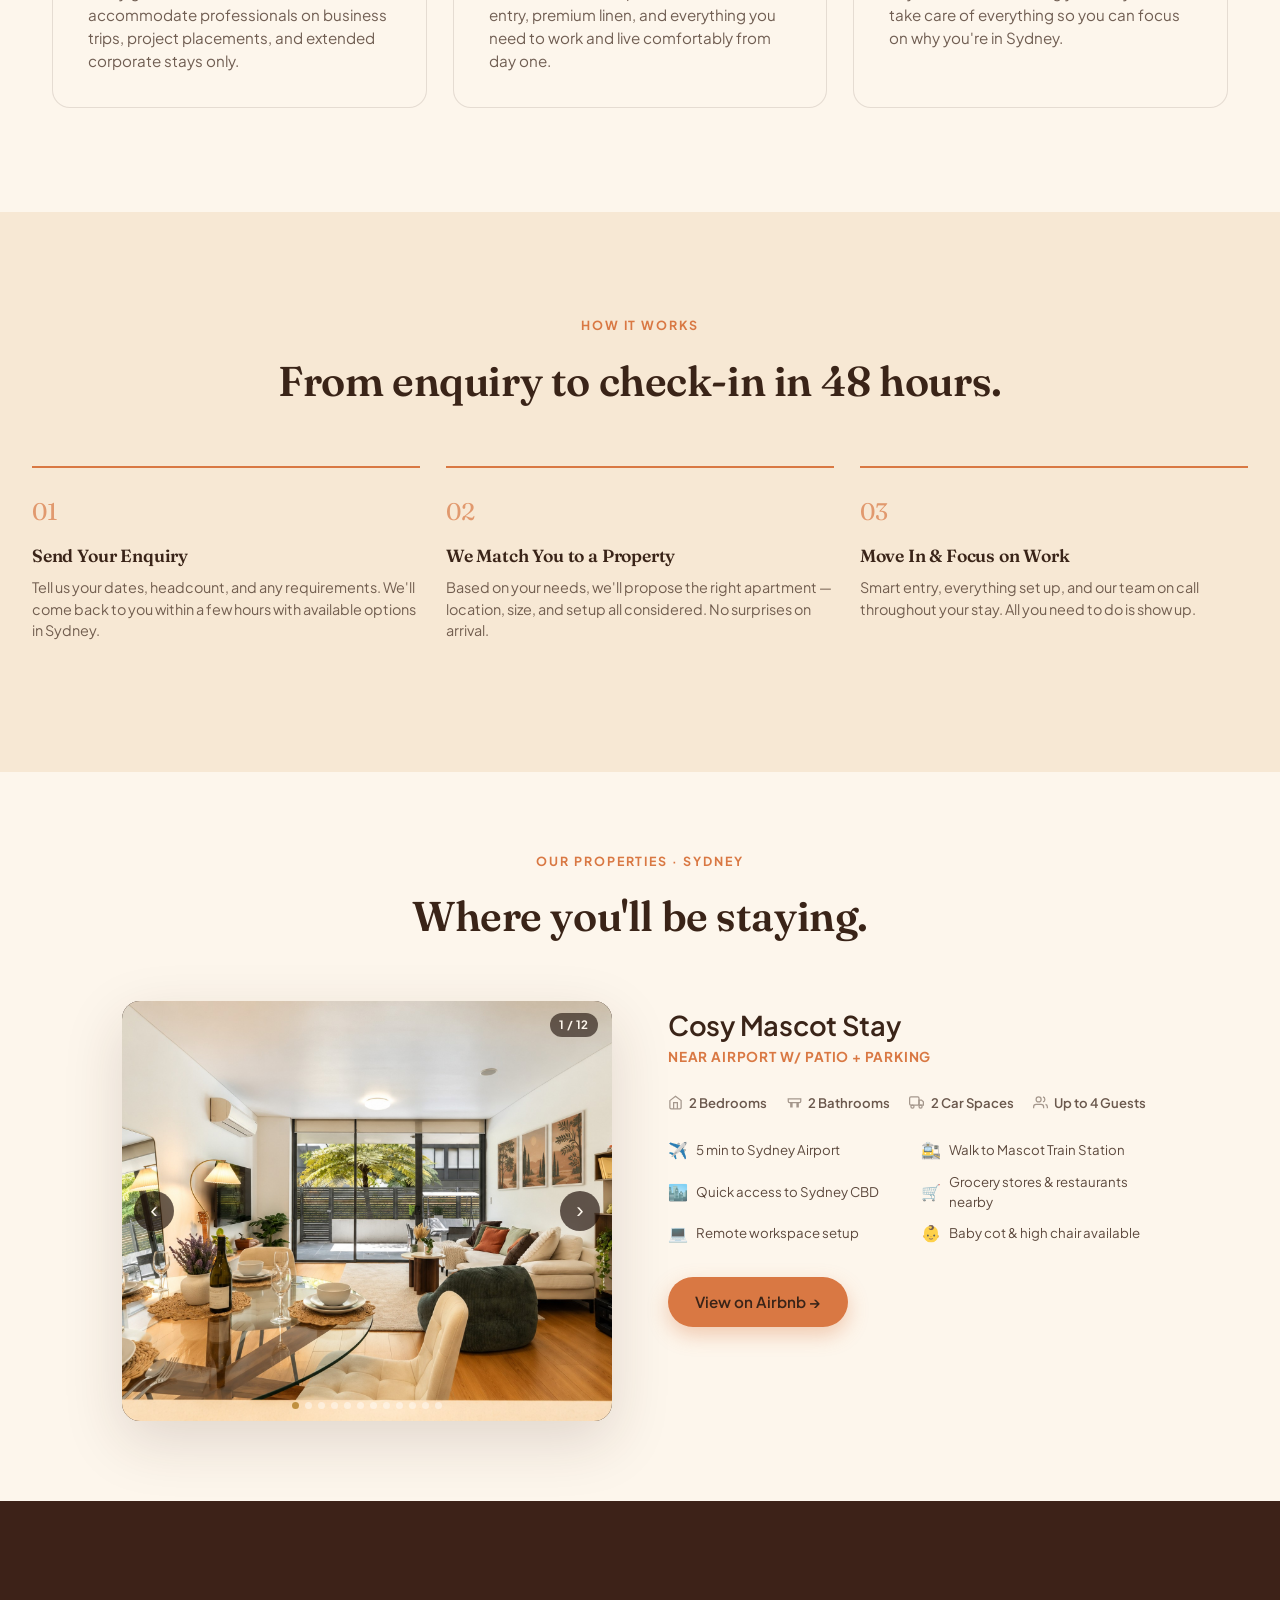
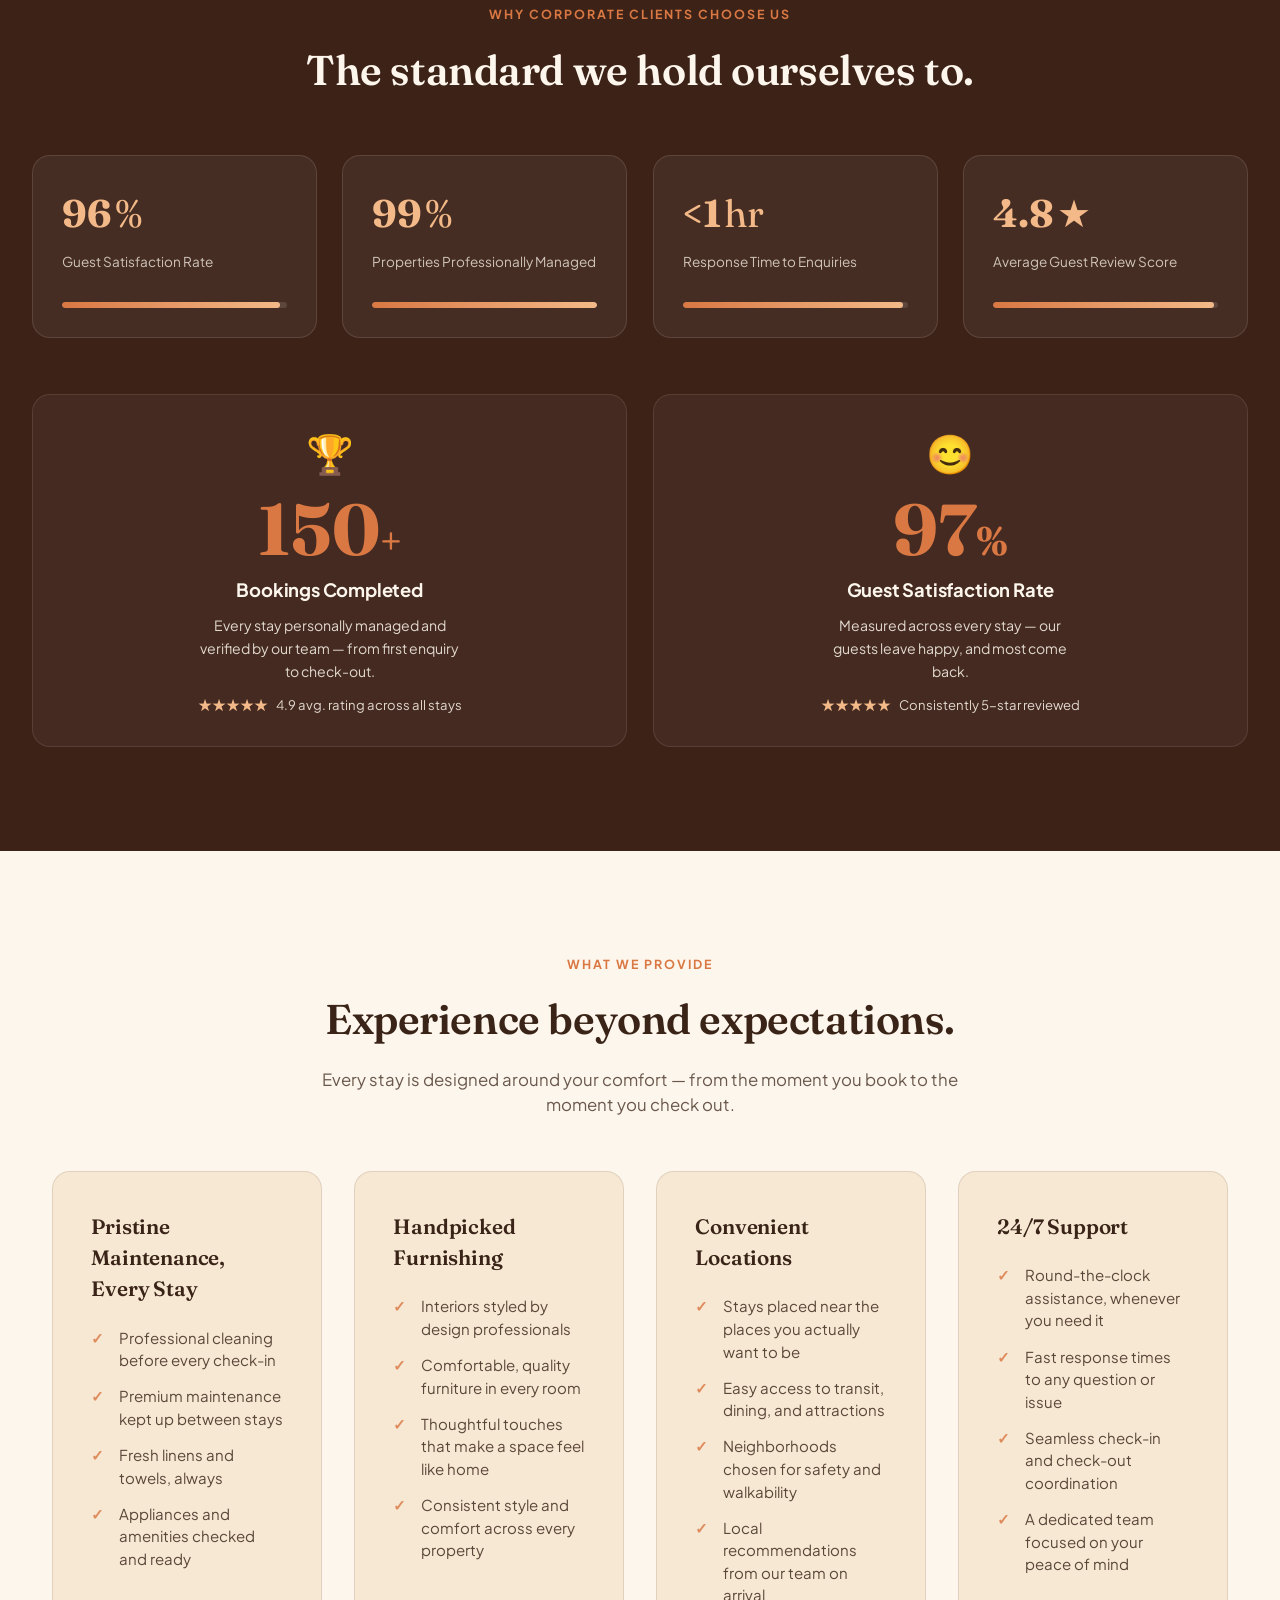
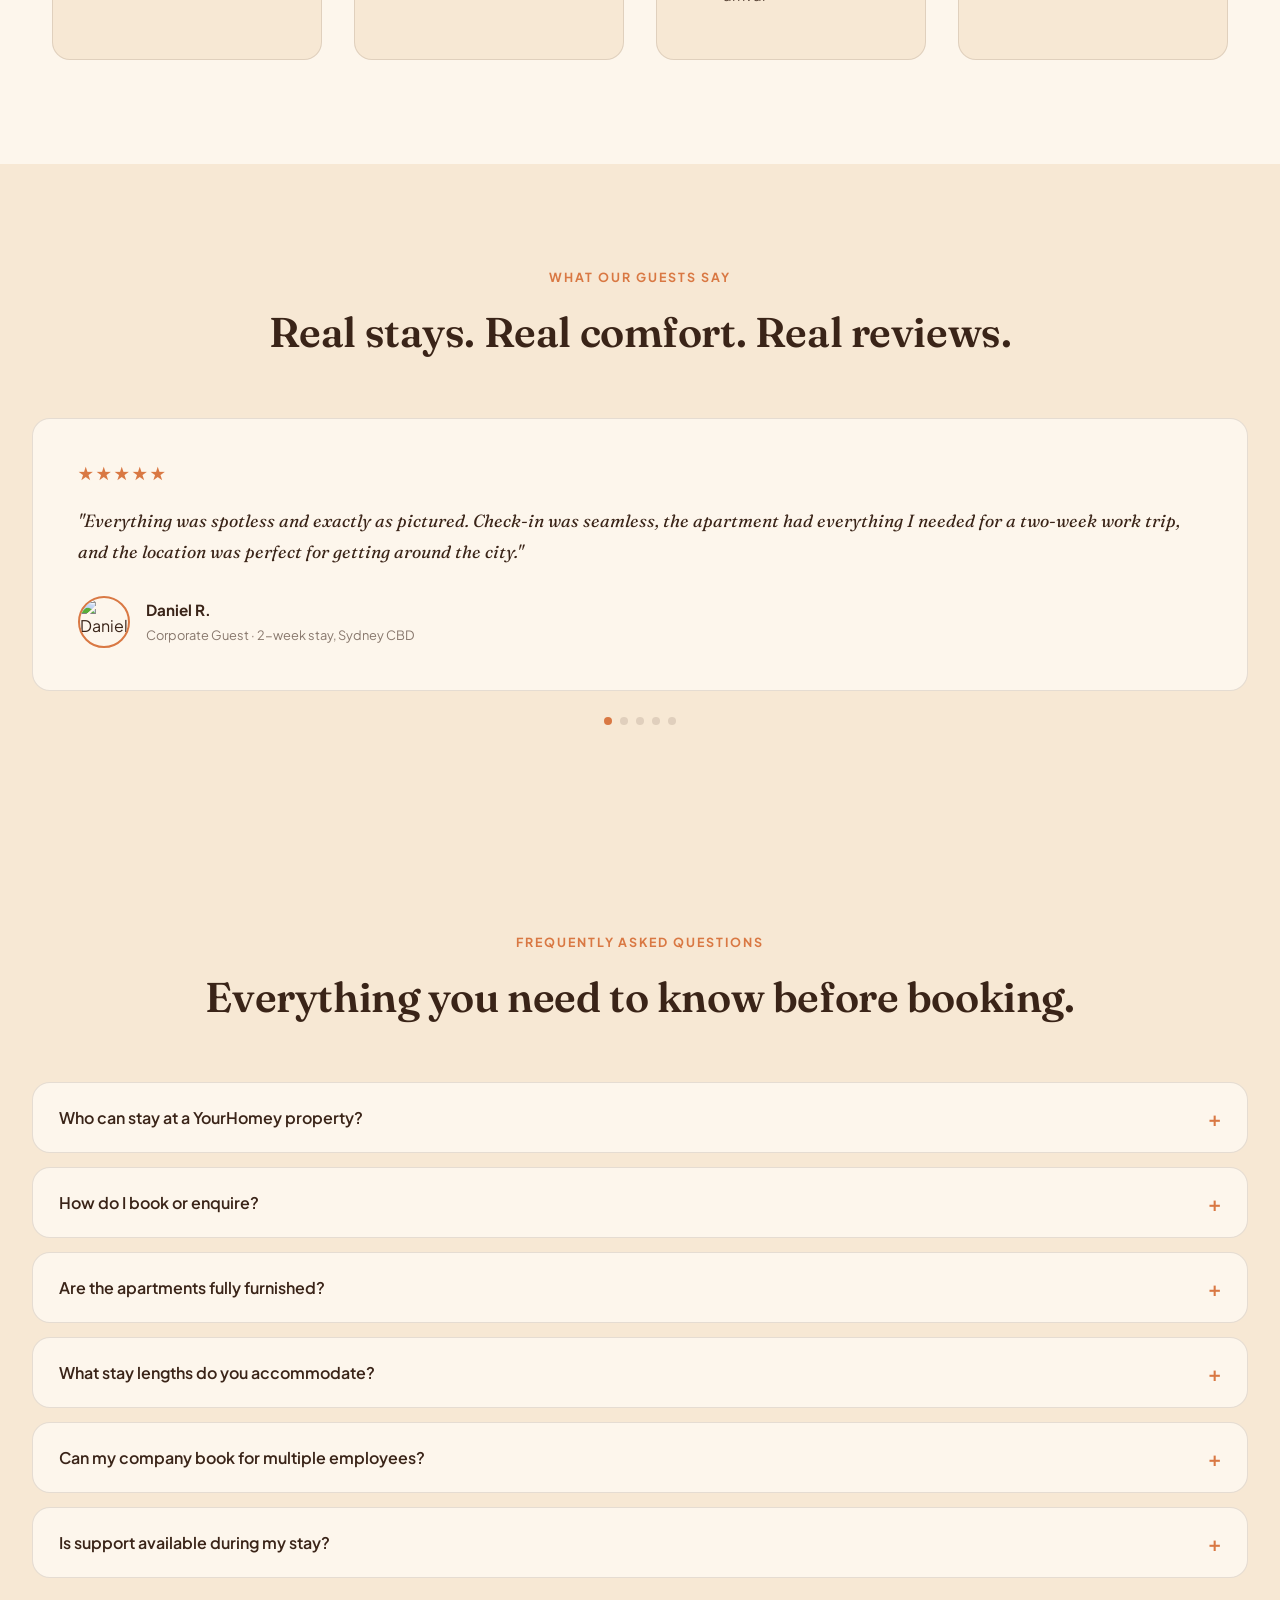
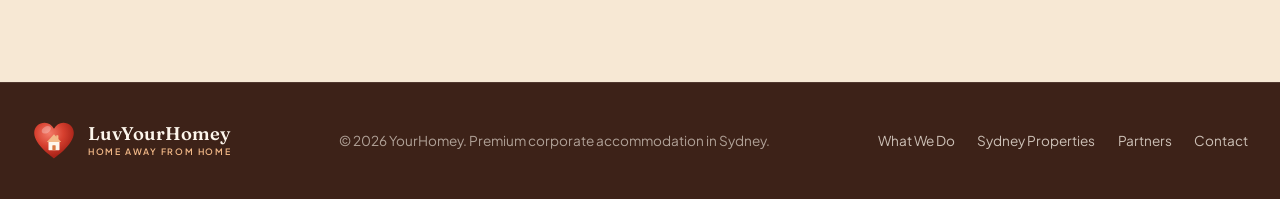
==== commit 76d2e6be: "Update hero subheading to LuvYourHomey Co-Authored-By: Claude Sonnet 4.6 <noreply@anthropic.com> Cla" ====
--- a/index.html
+++ b/index.html
@@ -80,7 +80,7 @@
   <div class="hero-content">
     <p class="eyebrow">Premium Corporate Accommodation · Sydney</p>
     <h1>Private short-stay apartments <span class="hl">designed for professionals.</span></h1>
-    <p class="hero-sub">YourHomey offers fully furnished, hotel-quality apartments in Sydney exclusively for corporate travellers and business professionals. Screened, private, and built around your work schedule.</p>
+    <p class="hero-sub">LuvYourHomey offers fully furnished, hotel-quality apartments in Sydney exclusively for corporate travellers and business professionals. Screened, private, and built around your work schedule.</p>
     <div class="hero-cta">
       <a href="mailto:hello@luvyourhomey.com?subject=Corporate Accommodation Enquiry" class="btn btn-primary">Enquire Now</a>
       <a href="#partners" class="btn btn-ghost">What We Provide →</a>
